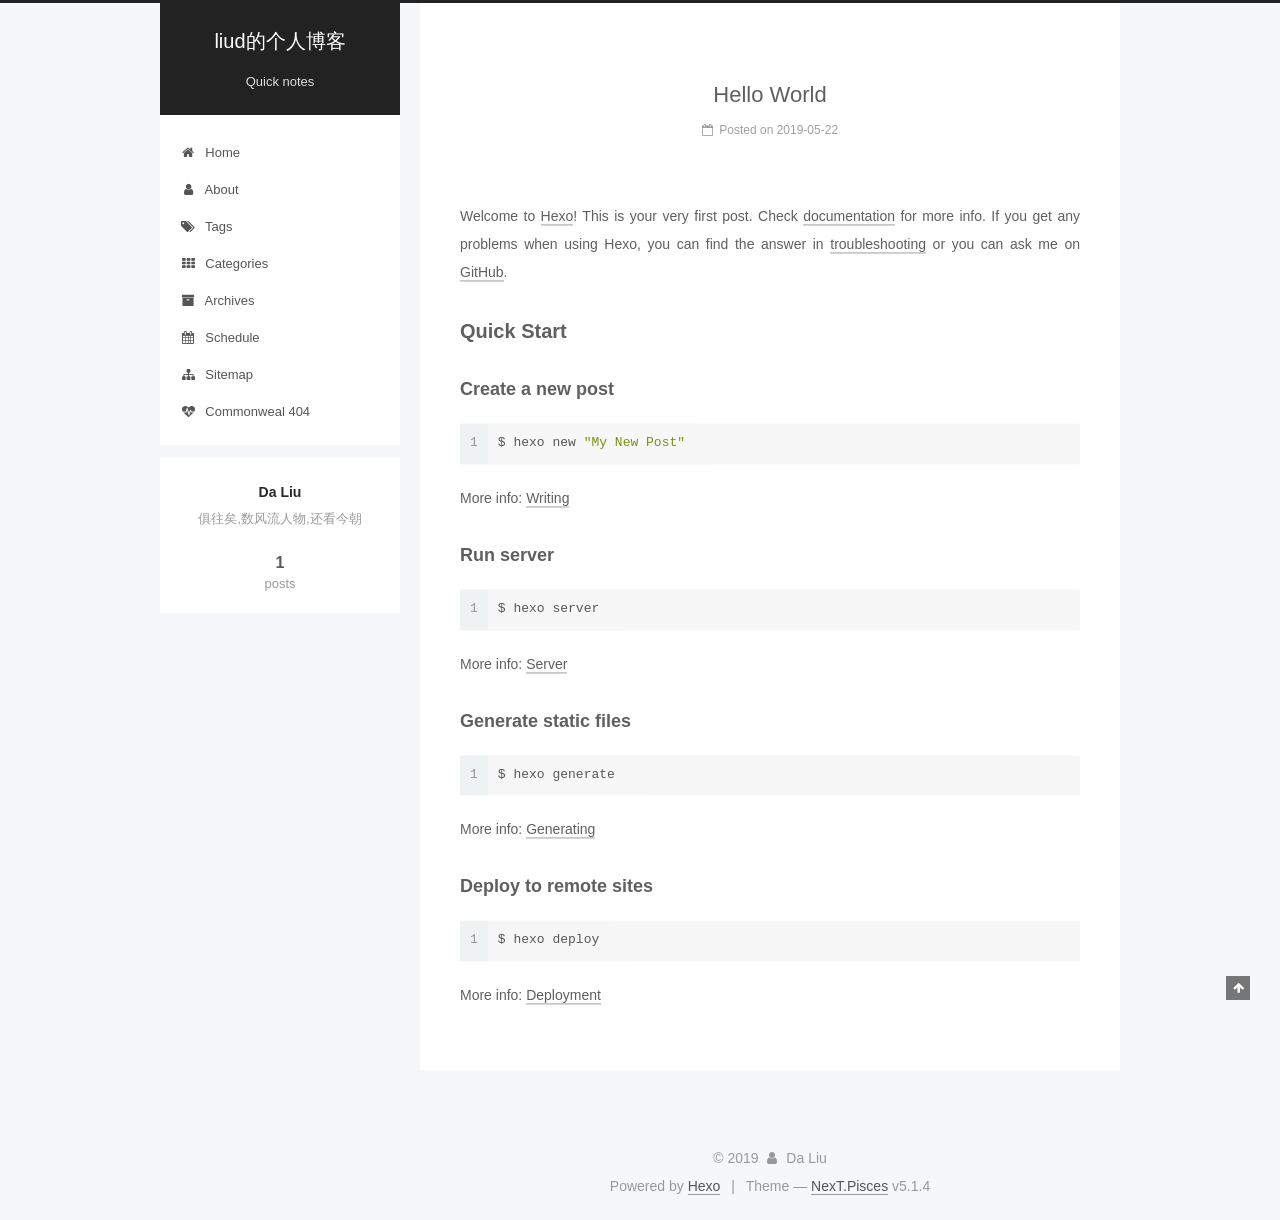
==== index.html @ 383df351 "Site updated: 2019-05-23 18:51:30" ====
<!DOCTYPE html>



  


<html class="theme-next pisces use-motion" lang="zh-CN">
<head><meta name="generator" content="Hexo 3.8.0">
  <meta charset="UTF-8">
<meta http-equiv="X-UA-Compatible" content="IE=edge">
<meta name="viewport" content="width=device-width, initial-scale=1, maximum-scale=1">
<meta name="theme-color" content="#222">









<meta http-equiv="Cache-Control" content="no-transform">
<meta http-equiv="Cache-Control" content="no-siteapp">
















  
  
  <link href="/myharet/lib/fancybox/source/jquery.fancybox.css?v=2.1.5" rel="stylesheet" type="text/css">







<link href="/myharet/lib/font-awesome/css/font-awesome.min.css?v=4.6.2" rel="stylesheet" type="text/css">

<link href="/myharet/css/main.css?v=5.1.4" rel="stylesheet" type="text/css">


  <link rel="apple-touch-icon" sizes="180x180" href="/myharet/images/apple-touch-icon-next.png?v=5.1.4">


  <link rel="icon" type="image/png" sizes="32x32" href="/myharet/images/favicon-32x32-next.png?v=5.1.4">


  <link rel="icon" type="image/png" sizes="16x16" href="/myharet/images/favicon-16x16-next.png?v=5.1.4">


  <link rel="mask-icon" href="/myharet/images/logo.svg?v=5.1.4" color="#222">





  <meta name="keywords" content="Hexo, NexT">










<meta name="description" content="俱往矣,数风流人物,还看今朝">
<meta name="keywords" content="many">
<meta property="og:type" content="website">
<meta property="og:title" content="liud的个人博客">
<meta property="og:url" content="http://yoursite.com/index.html">
<meta property="og:site_name" content="liud的个人博客">
<meta property="og:description" content="俱往矣,数风流人物,还看今朝">
<meta property="og:locale" content="zh-CN">
<meta name="twitter:card" content="summary">
<meta name="twitter:title" content="liud的个人博客">
<meta name="twitter:description" content="俱往矣,数风流人物,还看今朝">



<script type="text/javascript" id="hexo.configurations">
  var NexT = window.NexT || {};
  var CONFIG = {
    root: '/myharet/',
    scheme: 'Pisces',
    version: '5.1.4',
    sidebar: {"position":"left","display":"post","offset":12,"b2t":false,"scrollpercent":false,"onmobile":false},
    fancybox: true,
    tabs: true,
    motion: {"enable":true,"async":false,"transition":{"post_block":"fadeIn","post_header":"slideDownIn","post_body":"slideDownIn","coll_header":"slideLeftIn","sidebar":"slideUpIn"}},
    duoshuo: {
      userId: '0',
      author: 'liud'
    },
    algolia: {
      applicationID: '',
      apiKey: '',
      indexName: '',
      hits: {"per_page":10},
      labels: {"input_placeholder":"Search for Posts","hits_empty":"We didn't find any results for the search: ${query}","hits_stats":"${hits} results found in ${time} ms"}
    }
  };
</script>



  <link rel="canonical" href="http://yoursite.com/">





  <title>liud的个人博客</title>
  








</head>

<body itemscope itemtype="http://schema.org/WebPage" lang="zh-CN">

  
  
    
  

  <div class="container sidebar-position-left 
  page-home">
    <div class="headband"></div>

    <header id="header" class="header" itemscope itemtype="http://schema.org/WPHeader">
      <div class="header-inner"><div class="site-brand-wrapper">
  <div class="site-meta ">
    

    <div class="custom-logo-site-title">
      <a href="/myharet/" class="brand" rel="start">
        <span class="logo-line-before"><i></i></span>
        <span class="site-title">liud的个人博客</span>
        <span class="logo-line-after"><i></i></span>
      </a>
    </div>
      
        <p class="site-subtitle">Quick notes</p>
      
  </div>

  <div class="site-nav-toggle">
    <button>
      <span class="btn-bar"></span>
      <span class="btn-bar"></span>
      <span class="btn-bar"></span>
    </button>
  </div>
</div>

<nav class="site-nav">
  

  
    <ul id="menu" class="menu">
      
        
        <li class="menu-item menu-item-home">
          <a href="/myharet/" rel="section">
            
              <i class="menu-item-icon fa fa-fw fa-home"></i> <br>
            
            Home
          </a>
        </li>
      
        
        <li class="menu-item menu-item-about">
          <a href="/myharet/about/" rel="section">
            
              <i class="menu-item-icon fa fa-fw fa-user"></i> <br>
            
            About
          </a>
        </li>
      
        
        <li class="menu-item menu-item-tags">
          <a href="/myharet/tags/" rel="section">
            
              <i class="menu-item-icon fa fa-fw fa-tags"></i> <br>
            
            Tags
          </a>
        </li>
      
        
        <li class="menu-item menu-item-categories">
          <a href="/myharet/categories/" rel="section">
            
              <i class="menu-item-icon fa fa-fw fa-th"></i> <br>
            
            Categories
          </a>
        </li>
      
        
        <li class="menu-item menu-item-archives">
          <a href="/myharet/archives/" rel="section">
            
              <i class="menu-item-icon fa fa-fw fa-archive"></i> <br>
            
            Archives
          </a>
        </li>
      
        
        <li class="menu-item menu-item-schedule">
          <a href="/myharet/schedule/" rel="section">
            
              <i class="menu-item-icon fa fa-fw fa-calendar"></i> <br>
            
            Schedule
          </a>
        </li>
      
        
        <li class="menu-item menu-item-sitemap">
          <a href="/myharet/sitemap.xml" rel="section">
            
              <i class="menu-item-icon fa fa-fw fa-sitemap"></i> <br>
            
            Sitemap
          </a>
        </li>
      
        
        <li class="menu-item menu-item-commonweal">
          <a href="/myharet/404/" rel="section">
            
              <i class="menu-item-icon fa fa-fw fa-heartbeat"></i> <br>
            
            Commonweal 404
          </a>
        </li>
      

      
    </ul>
  

  
</nav>



 </div>
    </header>

    <main id="main" class="main">
      <div class="main-inner">
        <div class="content-wrap">
          <div id="content" class="content">
            
  <section id="posts" class="posts-expand">
    
      

  

  
  
  

  <article class="post post-type-normal" itemscope itemtype="http://schema.org/Article">
  
  
  
  <div class="post-block">
    <link itemprop="mainEntityOfPage" href="http://yoursite.com/myharet/2019/05/22/hello-world/">

    <span hidden itemprop="author" itemscope itemtype="http://schema.org/Person">
      <meta itemprop="name" content="Da Liu">
      <meta itemprop="description" content>
      <meta itemprop="image" content="/myharet/images/avatar.gif">
    </span>

    <span hidden itemprop="publisher" itemscope itemtype="http://schema.org/Organization">
      <meta itemprop="name" content="liud的个人博客">
    </span>

    
      <header class="post-header">

        
        
          <h1 class="post-title" itemprop="name headline">
                
                <a class="post-title-link" href="/myharet/2019/05/22/hello-world/" itemprop="url">Hello World</a></h1>
        

        <div class="post-meta">
          <span class="post-time">
            
              <span class="post-meta-item-icon">
                <i class="fa fa-calendar-o"></i>
              </span>
              
                <span class="post-meta-item-text">Posted on</span>
              
              <time title="Post created" itemprop="dateCreated datePublished" datetime="2019-05-22T16:18:44+08:00">
                2019-05-22
              </time>
            

            

            
          </span>

          

          
            
          

          
          

          

          

          

        </div>
      </header>
    

    
    
    
    <div class="post-body" itemprop="articleBody">

      
      

      
        
          
            <p>Welcome to <a href="https://hexo.io/" target="_blank" rel="noopener">Hexo</a>! This is your very first post. Check <a href="https://hexo.io/docs/" target="_blank" rel="noopener">documentation</a> for more info. If you get any problems when using Hexo, you can find the answer in <a href="https://hexo.io/docs/troubleshooting.html" target="_blank" rel="noopener">troubleshooting</a> or you can ask me on <a href="https://github.com/hexojs/hexo/issues" target="_blank" rel="noopener">GitHub</a>.</p>
<h2 id="Quick-Start"><a href="#Quick-Start" class="headerlink" title="Quick Start"></a>Quick Start</h2><h3 id="Create-a-new-post"><a href="#Create-a-new-post" class="headerlink" title="Create a new post"></a>Create a new post</h3><figure class="highlight bash"><table><tr><td class="gutter"><pre><span class="line">1</span><br></pre></td><td class="code"><pre><span class="line">$ hexo new <span class="string">"My New Post"</span></span><br></pre></td></tr></table></figure>
<p>More info: <a href="https://hexo.io/docs/writing.html" target="_blank" rel="noopener">Writing</a></p>
<h3 id="Run-server"><a href="#Run-server" class="headerlink" title="Run server"></a>Run server</h3><figure class="highlight bash"><table><tr><td class="gutter"><pre><span class="line">1</span><br></pre></td><td class="code"><pre><span class="line">$ hexo server</span><br></pre></td></tr></table></figure>
<p>More info: <a href="https://hexo.io/docs/server.html" target="_blank" rel="noopener">Server</a></p>
<h3 id="Generate-static-files"><a href="#Generate-static-files" class="headerlink" title="Generate static files"></a>Generate static files</h3><figure class="highlight bash"><table><tr><td class="gutter"><pre><span class="line">1</span><br></pre></td><td class="code"><pre><span class="line">$ hexo generate</span><br></pre></td></tr></table></figure>
<p>More info: <a href="https://hexo.io/docs/generating.html" target="_blank" rel="noopener">Generating</a></p>
<h3 id="Deploy-to-remote-sites"><a href="#Deploy-to-remote-sites" class="headerlink" title="Deploy to remote sites"></a>Deploy to remote sites</h3><figure class="highlight bash"><table><tr><td class="gutter"><pre><span class="line">1</span><br></pre></td><td class="code"><pre><span class="line">$ hexo deploy</span><br></pre></td></tr></table></figure>
<p>More info: <a href="https://hexo.io/docs/deployment.html" target="_blank" rel="noopener">Deployment</a></p>

          
        
      
    </div>
    
    
    

    

    

    

    <footer class="post-footer">
      

      

      

      
      
        <div class="post-eof"></div>
      
    </footer>
  </div>
  
  
  
  </article>


    
  </section>

  


          </div>
          


          

        </div>
        
          
  
  <div class="sidebar-toggle">
    <div class="sidebar-toggle-line-wrap">
      <span class="sidebar-toggle-line sidebar-toggle-line-first"></span>
      <span class="sidebar-toggle-line sidebar-toggle-line-middle"></span>
      <span class="sidebar-toggle-line sidebar-toggle-line-last"></span>
    </div>
  </div>

  <aside id="sidebar" class="sidebar">
    
    <div class="sidebar-inner">

      

      

      <section class="site-overview-wrap sidebar-panel sidebar-panel-active">
        <div class="site-overview">
          <div class="site-author motion-element" itemprop="author" itemscope itemtype="http://schema.org/Person">
            
              <p class="site-author-name" itemprop="name">Da Liu</p>
              <p class="site-description motion-element" itemprop="description">俱往矣,数风流人物,还看今朝</p>
          </div>

          <nav class="site-state motion-element">

            
              <div class="site-state-item site-state-posts">
              
                <a href="/myharet/archives/">
              
                  <span class="site-state-item-count">1</span>
                  <span class="site-state-item-name">posts</span>
                </a>
              </div>
            

            

            

          </nav>

          

          

          
          

          
          

          

        </div>
      </section>

      

      

    </div>
  </aside>


        
      </div>
    </main>

    <footer id="footer" class="footer">
      <div class="footer-inner">
        <div class="copyright">&copy; <span itemprop="copyrightYear">2019</span>
  <span class="with-love">
    <i class="fa fa-user"></i>
  </span>
  <span class="author" itemprop="copyrightHolder">Da Liu</span>

  
</div>


  <div class="powered-by">Powered by <a class="theme-link" target="_blank" href="https://hexo.io">Hexo</a></div>



  <span class="post-meta-divider">|</span>



  <div class="theme-info">Theme &mdash; <a class="theme-link" target="_blank" href="https://github.com/iissnan/hexo-theme-next">NexT.Pisces</a> v5.1.4</div>




        







        
      </div>
    </footer>

    
      <div class="back-to-top">
        <i class="fa fa-arrow-up"></i>
        
      </div>
    

    

  </div>

  

<script type="text/javascript">
  if (Object.prototype.toString.call(window.Promise) !== '[object Function]') {
    window.Promise = null;
  }
</script>









  












  
  
    <script type="text/javascript" src="/myharet/lib/jquery/index.js?v=2.1.3"></script>
  

  
  
    <script type="text/javascript" src="/myharet/lib/fastclick/lib/fastclick.min.js?v=1.0.6"></script>
  

  
  
    <script type="text/javascript" src="/myharet/lib/jquery_lazyload/jquery.lazyload.js?v=1.9.7"></script>
  

  
  
    <script type="text/javascript" src="/myharet/lib/velocity/velocity.min.js?v=1.2.1"></script>
  

  
  
    <script type="text/javascript" src="/myharet/lib/velocity/velocity.ui.min.js?v=1.2.1"></script>
  

  
  
    <script type="text/javascript" src="/myharet/lib/fancybox/source/jquery.fancybox.pack.js?v=2.1.5"></script>
  


  


  <script type="text/javascript" src="/myharet/js/src/utils.js?v=5.1.4"></script>

  <script type="text/javascript" src="/myharet/js/src/motion.js?v=5.1.4"></script>



  
  


  <script type="text/javascript" src="/myharet/js/src/affix.js?v=5.1.4"></script>

  <script type="text/javascript" src="/myharet/js/src/schemes/pisces.js?v=5.1.4"></script>



  

  


  <script type="text/javascript" src="/myharet/js/src/bootstrap.js?v=5.1.4"></script>



  


  




	





  





  












  





  

  

  

  
  

  

  

  

</body>
<script src="welcome/js/snow.js"></script>
</html>
---- myharet/css/main.css ----
/* normalize.css v3.0.2 | MIT License | git.io/normalize */
html {
  font-family: sans-serif; /* 1 */
  -ms-text-size-adjust: 100%; /* 2 */
  -webkit-text-size-adjust: 100%; /* 2 */
}
body {
  margin: 0;
}
article,
aside,
details,
figcaption,
figure,
footer,
header,
hgroup,
main,
menu,
nav,
section,
summary {
  display: block;
}
audio,
canvas,
progress,
video {
  display: inline-block; /* 1 */
  vertical-align: baseline; /* 2 */
}
audio:not([controls]) {
  display: none;
  height: 0;
}
[hidden],
template {
  display: none;
}
a {
  background-color: transparent;
}
a:active,
a:hover {
  outline: 0;
}
abbr[title] {
  border-bottom: 1px dotted;
}
b,
strong {
  font-weight: bold;
}
dfn {
  font-style: italic;
}
h1 {
  font-size: 2em;
  margin: 0.67em 0;
}
mark {
  background: #ff0;
  color: #000;
}
small {
  font-size: 80%;
}
sub,
sup {
  font-size: 75%;
  line-height: 0;
  position: relative;
  vertical-align: baseline;
}
sup {
  top: -0.5em;
}
sub {
  bottom: -0.25em;
}
img {
  border: 0;
}
svg:not(:root) {
  overflow: hidden;
}
figure {
  margin: 1em 40px;
}
hr {
  -moz-box-sizing: content-box;
  box-sizing: content-box;
  height: 0;
}
pre {
  overflow: auto;
}
code,
kbd,
pre,
samp {
  font-family: monospace, monospace;
  font-size: 1em;
}
button,
input,
optgroup,
select,
textarea {
  color: inherit; /* 1 */
  font: inherit; /* 2 */
  margin: 0; /* 3 */
}
button {
  overflow: visible;
}
button,
select {
  text-transform: none;
}
button,
html input[type="button"],
input[type="reset"],
input[type="submit"] {
  -webkit-appearance: button; /* 2 */
  cursor: pointer; /* 3 */
}
button[disabled],
html input[disabled] {
  cursor: default;
}
button::-moz-focus-inner,
input::-moz-focus-inner {
  border: 0;
  padding: 0;
}
input {
  line-height: normal;
}
input[type="checkbox"],
input[type="radio"] {
  box-sizing: border-box; /* 1 */
  padding: 0; /* 2 */
}
input[type="number"]::-webkit-inner-spin-button,
input[type="number"]::-webkit-outer-spin-button {
  height: auto;
}
input[type="search"] {
  -webkit-appearance: textfield; /* 1 */
  -moz-box-sizing: content-box;
  -webkit-box-sizing: content-box; /* 2 */
  box-sizing: content-box;
}
input[type="search"]::-webkit-search-cancel-button,
input[type="search"]::-webkit-search-decoration {
  -webkit-appearance: none;
}
fieldset {
  border: 1px solid #c0c0c0;
  margin: 0 2px;
  padding: 0.35em 0.625em 0.75em;
}
legend {
  border: 0; /* 1 */
  padding: 0; /* 2 */
}
textarea {
  overflow: auto;
}
optgroup {
  font-weight: bold;
}
table {
  border-collapse: collapse;
  border-spacing: 0;
}
td,
th {
  padding: 0;
}
::selection {
  background: #262a30;
  color: #fff;
}
body {
  position: relative;
  font-family: 'Lato', "PingFang SC", "Microsoft YaHei", sans-serif;
  font-size: 14px;
  line-height: 2;
  color: #555;
  background: #f5f7f9;
}
@media (max-width: 767px) {
  body {
    padding-right: 0 !important;
  }
}
@media (min-width: 768px) and (max-width: 991px) {
  body {
    padding-right: 0 !important;
  }
}
@media (min-width: 1600px) {
  body {
    font-size: 16px;
  }
}
h1,
h2,
h3,
h4,
h5,
h6 {
  margin: 0;
  padding: 0;
  font-weight: bold;
  line-height: 1.5;
  font-family: 'Lato', "PingFang SC", "Microsoft YaHei", sans-serif;
}
h2,
h3,
h4,
h5,
h6 {
  margin: 20px 0 15px;
}
h1 {
  font-size: 22px;
}
@media (max-width: 767px) {
  h1 {
    font-size: 18px;
  }
}
h2 {
  font-size: 20px;
}
@media (max-width: 767px) {
  h2 {
    font-size: 16px;
  }
}
h3 {
  font-size: 18px;
}
@media (max-width: 767px) {
  h3 {
    font-size: 14px;
  }
}
h4 {
  font-size: 16px;
}
@media (max-width: 767px) {
  h4 {
    font-size: 12px;
  }
}
h5 {
  font-size: 14px;
}
@media (max-width: 767px) {
  h5 {
    font-size: 10px;
  }
}
h6 {
  font-size: 12px;
}
@media (max-width: 767px) {
  h6 {
    font-size: 8px;
  }
}
p {
  margin: 0 0 20px 0;
}
a {
  color: #555;
  text-decoration: none;
  outline: none;
  border-bottom: 1px solid #999;
  word-wrap: break-word;
}
a:hover {
  color: #222;
  border-bottom-color: #222;
}
blockquote {
  margin: 0;
  padding: 0;
}
img {
  display: block;
  margin: auto;
  max-width: 100%;
  height: auto;
}
hr {
  margin: 40px 0;
  height: 3px;
  border: none;
  background-color: #ddd;
  background-image: repeating-linear-gradient(-45deg, #fff, #fff 4px, transparent 4px, transparent 8px);
}
blockquote {
  padding: 0 15px;
  color: #666;
  border-left: 4px solid #ddd;
}
blockquote cite::before {
  content: "-";
  padding: 0 5px;
}
dt {
  font-weight: 700;
}
dd {
  margin: 0;
  padding: 0;
}
kbd {
  border: 1px solid #ccc;
  border-radius: 0.2em;
  box-shadow: 0.1em 0.1em 0.2em rgba(0,0,0,0.1);
  background-color: #f9f9f9;
  font-family: inherit;
  background-image: -webkit-linear-gradient(top, #eee, #fff, #eee);
  padding: 0.1em 0.3em;
  white-space: nowrap;
}
.text-left {
  text-align: left;
}
.text-center {
  text-align: center;
}
.text-right {
  text-align: right;
}
.text-justify {
  text-align: justify;
}
.text-nowrap {
  white-space: nowrap;
}
.text-lowercase {
  text-transform: lowercase;
}
.text-uppercase {
  text-transform: uppercase;
}
.text-capitalize {
  text-transform: capitalize;
}
.center-block {
  display: block;
  margin-left: auto;
  margin-right: auto;
}
.clearfix:before,
.clearfix:after {
  content: " ";
  display: table;
}
.clearfix:after {
  clear: both;
}
.pullquote {
  width: 45%;
}
.pullquote.left {
  float: left;
  margin-left: 5px;
  margin-right: 10px;
}
.pullquote.right {
  float: right;
  margin-left: 10px;
  margin-right: 5px;
}
.affix.affix.affix {
  position: fixed;
}
.translation {
  margin-top: -20px;
  font-size: 14px;
  color: #999;
}
.scrollbar-measure {
  width: 100px;
  height: 100px;
  overflow: scroll;
  position: absolute;
  top: -9999px;
}
.use-motion .motion-element {
  opacity: 0;
}
table {
  margin: 20px 0;
  width: 100%;
  border-collapse: collapse;
  border-spacing: 0;
  border: 1px solid #ddd;
  font-size: 14px;
  table-layout: fixed;
  word-wrap: break-all;
}
table>tbody>tr:nth-of-type(odd) {
  background-color: #f9f9f9;
}
table>tbody>tr:hover {
  background-color: #f5f5f5;
}
caption,
th,
td {
  padding: 8px;
  text-align: left;
  vertical-align: middle;
  font-weight: normal;
}
th,
td {
  border-bottom: 3px solid #ddd;
  border-right: 1px solid #eee;
}
th {
  padding-bottom: 10px;
  font-weight: 700;
}
td {
  border-bottom-width: 1px;
}
html,
body {
  height: 100%;
}
.container {
  position: relative;
  min-height: 100%;
}
.header-inner {
  margin: 0 auto;
  padding: 100px 0 70px;
  width: 700px;
}
@media (min-width: 1600px) {
  .container .header-inner {
    width: 900px;
  }
}
.main {
  padding-bottom: 150px;
}
.main-inner {
  margin: 0 auto;
  width: 700px;
}
@media (min-width: 1600px) {
  .container .main-inner {
    width: 900px;
  }
}
.footer {
  position: absolute;
  left: 0;
  bottom: 0;
  width: 100%;
  min-height: 50px;
}
.footer-inner {
  box-sizing: border-box;
  margin: 20px auto;
  width: 700px;
}
@media (min-width: 1600px) {
  .container .footer-inner {
    width: 900px;
  }
}
pre,
.highlight {
  overflow: auto;
  margin: 20px 0;
  padding: 0;
  font-size: 13px;
  color: #4d4d4c;
  background: #f7f7f7;
  line-height: 1.6;
}
pre,
code {
  font-family: consolas, Menlo, "PingFang SC", "Microsoft YaHei", monospace;
}
code {
  padding: 2px 4px;
  word-wrap: break-word;
  color: #555;
  background: #eee;
  border-radius: 3px;
  font-size: 13px;
}
pre {
  padding: 10px;
}
pre code {
  padding: 0;
  color: #4d4d4c;
  background: none;
  text-shadow: none;
}
.highlight {
  border-radius: 1px;
}
.highlight pre {
  border: none;
  margin: 0;
  padding: 10px 0;
}
.highlight table {
  margin: 0;
  width: auto;
  border: none;
}
.highlight td {
  border: none;
  padding: 0;
}
.highlight figcaption {
  font-size: 1em;
  color: #4d4d4c;
  line-height: 1em;
  margin-bottom: 1em;
}
.highlight figcaption:before,
.highlight figcaption:after {
  content: " ";
  display: table;
}
.highlight figcaption:after {
  clear: both;
}
.highlight figcaption a {
  float: right;
  color: #4d4d4c;
}
.highlight figcaption a:hover {
  border-bottom-color: #4d4d4c;
}
.highlight .gutter pre {
  padding-left: 10px;
  padding-right: 10px;
  color: #869194;
  text-align: right;
  background-color: #eff2f3;
}
.highlight .code pre {
  width: 100%;
  padding-left: 10px;
  padding-right: 10px;
  background-color: #f7f7f7;
}
.highlight .line {
  height: 20px;
}
.gutter {
  -webkit-user-select: none;
  -moz-user-select: none;
  -ms-user-select: none;
  user-select: none;
}
.gist table {
  width: auto;
}
.gist table td {
  border: none;
}
pre .deletion {
  background: #fdd;
}
pre .addition {
  background: #dfd;
}
pre .meta {
  color: #8959a8;
}
pre .comment {
  color: #8e908c;
}
pre .variable,
pre .attribute,
pre .tag,
pre .regexp,
pre .ruby .constant,
pre .xml .tag .title,
pre .xml .pi,
pre .xml .doctype,
pre .html .doctype,
pre .css .id,
pre .css .class,
pre .css .pseudo {
  color: #c82829;
}
pre .number,
pre .preprocessor,
pre .built_in,
pre .literal,
pre .params,
pre .constant,
pre .command {
  color: #f5871f;
}
pre .ruby .class .title,
pre .css .rules .attribute,
pre .string,
pre .value,
pre .inheritance,
pre .header,
pre .ruby .symbol,
pre .xml .cdata,
pre .special,
pre .number,
pre .formula {
  color: #718c00;
}
pre .title,
pre .css .hexcolor {
  color: #3e999f;
}
pre .function,
pre .python .decorator,
pre .python .title,
pre .ruby .function .title,
pre .ruby .title .keyword,
pre .perl .sub,
pre .javascript .title,
pre .coffeescript .title {
  color: #4271ae;
}
pre .keyword,
pre .javascript .function {
  color: #8959a8;
}
.full-image.full-image.full-image.full-image {
  border: none;
  max-width: 100%;
  width: auto;
  margin: 20px auto 25px;
}
@media (min-width: 992px) {
  .full-image.full-image.full-image.full-image {
    max-width: none;
    width: 118%;
    margin: 0 -9%;
  }
}
.blockquote-center,
.page-home .post-type-quote blockquote,
.page-post-detail .post-type-quote blockquote {
  position: relative;
  margin: 40px 0;
  padding: 0;
  border-left: none;
  text-align: center;
}
.blockquote-center::before,
.page-home .post-type-quote blockquote::before,
.page-post-detail .post-type-quote blockquote::before,
.blockquote-center::after,
.page-home .post-type-quote blockquote::after,
.page-post-detail .post-type-quote blockquote::after {
  position: absolute;
  content: ' ';
  display: block;
  width: 100%;
  height: 24px;
  opacity: 0.2;
  background-repeat: no-repeat;
  background-position: 0 -6px;
  background-size: 22px 22px;
}
.blockquote-center::before,
.page-home .post-type-quote blockquote::before,
.page-post-detail .post-type-quote blockquote::before {
  top: -20px;
  background-image: url("../images/quote-l.svg");
  border-top: 1px solid #ccc;
}
.blockquote-center::after,
.page-home .post-type-quote blockquote::after,
.page-post-detail .post-type-quote blockquote::after {
  bottom: -20px;
  background-image: url("../images/quote-r.svg");
  border-bottom: 1px solid #ccc;
  background-position: 100% 8px;
}
.blockquote-center p,
.page-home .post-type-quote blockquote p,
.page-post-detail .post-type-quote blockquote p,
.blockquote-center div,
.page-home .post-type-quote blockquote div,
.page-post-detail .post-type-quote blockquote div {
  text-align: center;
}
.post .post-body .group-picture img {
  box-sizing: border-box;
  padding: 0 3px;
  border: none;
}
.post .group-picture-row {
  overflow: hidden;
  margin-top: 6px;
}
.post .group-picture-row:first-child {
  margin-top: 0;
}
.post .group-picture-column {
  float: left;
}
.page-post-detail .post-body .group-picture-column {
  float: none;
  margin-top: 10px;
  width: auto !important;
}
.page-post-detail .post-body .group-picture-column img {
  margin: 0 auto;
}
.page-archive .group-picture-container {
  overflow: hidden;
}
.page-archive .group-picture-row {
  float: left;
}
.page-archive .group-picture-row:first-child {
  margin-top: 6px;
}
.page-archive .group-picture-column {
  max-width: 150px;
  max-height: 150px;
}
.post-body .note {
  position: relative;
  padding: 15px;
  margin-bottom: 20px;
  border: 1px solid #eee;
  border-left-width: 5px;
  border-radius: 3px;
}
.post-body .note h2,
.post-body .note h3,
.post-body .note h4,
.post-body .note h5,
.post-body .note h6 {
  margin-top: 0;
  margin-bottom: 0;
  border-bottom: initial;
  padding-top: 0 !important;
}
.post-body .note p:first-child,
.post-body .note ul:first-child,
.post-body .note ol:first-child,
.post-body .note table:first-child,
.post-body .note pre:first-child,
.post-body .note blockquote:first-child {
  margin-top: 0;
}
.post-body .note p:last-child,
.post-body .note ul:last-child,
.post-body .note ol:last-child,
.post-body .note table:last-child,
.post-body .note pre:last-child,
.post-body .note blockquote:last-child {
  margin-bottom: 0;
}
.post-body .note.default {
  border-left-color: #777;
}
.post-body .note.default h2,
.post-body .note.default h3,
.post-body .note.default h4,
.post-body .note.default h5,
.post-body .note.default h6 {
  color: #777;
}
.post-body .note.primary {
  border-left-color: #6f42c1;
}
.post-body .note.primary h2,
.post-body .note.primary h3,
.post-body .note.primary h4,
.post-body .note.primary h5,
.post-body .note.primary h6 {
  color: #6f42c1;
}
.post-body .note.info {
  border-left-color: #428bca;
}
.post-body .note.info h2,
.post-body .note.info h3,
.post-body .note.info h4,
.post-body .note.info h5,
.post-body .note.info h6 {
  color: #428bca;
}
.post-body .note.success {
  border-left-color: #5cb85c;
}
.post-body .note.success h2,
.post-body .note.success h3,
.post-body .note.success h4,
.post-body .note.success h5,
.post-body .note.success h6 {
  color: #5cb85c;
}
.post-body .note.warning {
  border-left-color: #f0ad4e;
}
.post-body .note.warning h2,
.post-body .note.warning h3,
.post-body .note.warning h4,
.post-body .note.warning h5,
.post-body .note.warning h6 {
  color: #f0ad4e;
}
.post-body .note.danger {
  border-left-color: #d9534f;
}
.post-body .note.danger h2,
.post-body .note.danger h3,
.post-body .note.danger h4,
.post-body .note.danger h5,
.post-body .note.danger h6 {
  color: #d9534f;
}
.post-body .label {
  display: inline;
  padding: 0 2px;
  white-space: nowrap;
}
.post-body .label.default {
  background-color: #f0f0f0;
}
.post-body .label.primary {
  background-color: #efe6f7;
}
.post-body .label.info {
  background-color: #e5f2f8;
}
.post-body .label.success {
  background-color: #e7f4e9;
}
.post-body .label.warning {
  background-color: #fcf6e1;
}
.post-body .label.danger {
  background-color: #fae8eb;
}
.post-body .tabs {
  position: relative;
  display: block;
  margin-bottom: 20px;
  padding-top: 10px;
}
.post-body .tabs ul.nav-tabs {
  margin: 0;
  padding: 0;
  display: flex;
  margin-bottom: -1px;
}
@media (max-width: 413px) {
  .post-body .tabs ul.nav-tabs {
    display: block;
    margin-bottom: 5px;
  }
}
.post-body .tabs ul.nav-tabs li.tab {
  list-style-type: none !important;
  margin: 0 0.25em 0 0;
  border-top: 3px solid transparent;
  border-left: 1px solid transparent;
  border-right: 1px solid transparent;
}
@media (max-width: 413px) {
  .post-body .tabs ul.nav-tabs li.tab {
    margin: initial;
    border-top: 1px solid transparent;
    border-left: 3px solid transparent;
    border-right: 1px solid transparent;
    border-bottom: 1px solid transparent;
  }
}
.post-body .tabs ul.nav-tabs li.tab a {
  outline: 0;
  border-bottom: initial;
  display: block;
  line-height: 1.8em;
  padding: 0.25em 0.75em;
  transition-duration: 0.2s;
  transition-timing-function: ease-out;
  transition-delay: 0s;
}
.post-body .tabs ul.nav-tabs li.tab a i {
  width: 1.285714285714286em;
}
.post-body .tabs ul.nav-tabs li.tab.active {
  border-top: 3px solid #fc6423;
  border-left: 1px solid #ddd;
  border-right: 1px solid #ddd;
  background-color: #fff;
}
@media (max-width: 413px) {
  .post-body .tabs ul.nav-tabs li.tab.active {
    border-top: 1px solid #ddd;
    border-left: 3px solid #fc6423;
    border-right: 1px solid #ddd;
    border-bottom: 1px solid #ddd;
  }
}
.post-body .tabs ul.nav-tabs li.tab.active a {
  cursor: default;
  color: #555;
}
.post-body .tabs .tab-content {
  background-color: #fff;
}
.post-body .tabs .tab-content .tab-pane {
  border: 1px solid #ddd;
  padding: 20px 20px 0 20px;
}
.post-body .tabs .tab-content .tab-pane:not(.active) {
  display: none !important;
}
.post-body .tabs .tab-content .tab-pane.active {
  display: block !important;
}
.btn {
  display: inline-block;
  padding: 0 20px;
  font-size: 14px;
  color: #555;
  background: #fff;
  border: 2px solid #555;
  text-decoration: none;
  border-radius: 2px;
  transition-property: background-color;
  transition-duration: 0.2s;
  transition-timing-function: ease-in-out;
  transition-delay: 0s;
  line-height: 2;
}
.btn:hover {
  border-color: #222;
  color: #fff;
  background: #222;
}
.btn +.btn {
  margin: 0 0 8px 8px;
}
.btn .fa-fw {
  width: 1.285714285714286em;
  text-align: left;
}
.btn-bar {
  display: block;
  width: 22px;
  height: 2px;
  background: #555;
  border-radius: 1px;
}
.btn-bar+.btn-bar {
  margin-top: 4px;
}
.pagination {
  margin: 120px 0 40px;
  text-align: center;
  border-top: 1px solid #eee;
}
.page-number-basic,
.pagination .prev,
.pagination .next,
.pagination .page-number,
.pagination .space {
  display: inline-block;
  position: relative;
  top: -1px;
  margin: 0 10px;
  padding: 0 11px;
}
@media (max-width: 767px) {
  .page-number-basic,
  .pagination .prev,
  .pagination .next,
  .pagination .page-number,
  .pagination .space {
    margin: 0 5px;
  }
}
.pagination .prev,
.pagination .next,
.pagination .page-number {
  border-bottom: 0;
  border-top: 1px solid #eee;
  transition-property: border-color;
  transition-duration: 0.2s;
  transition-timing-function: ease-in-out;
  transition-delay: 0s;
}
.pagination .prev:hover,
.pagination .next:hover,
.pagination .page-number:hover {
  border-top-color: #222;
}
.pagination .space {
  padding: 0;
  margin: 0;
}
.pagination .prev {
  margin-left: 0;
}
.pagination .next {
  margin-right: 0;
}
.pagination .page-number.current {
  color: #fff;
  background: #ccc;
  border-top-color: #ccc;
}
@media (max-width: 767px) {
  .pagination {
    border-top: none;
  }
  .pagination .prev,
  .pagination .next,
  .pagination .page-number {
    margin-bottom: 10px;
    border-top: 0;
    border-bottom: 1px solid #eee;
    padding: 0 10px;
  }
  .pagination .prev:hover,
  .pagination .next:hover,
  .pagination .page-number:hover {
    border-bottom-color: #222;
  }
}
.comments {
  margin: 60px 20px 0;
}
.tag-cloud {
  text-align: center;
}
.tag-cloud a {
  display: inline-block;
  margin: 10px;
}
.back-to-top {
  box-sizing: border-box;
  position: fixed;
  bottom: -100px;
  right: 30px;
  z-index: 1050;
  padding: 0 6px;
  width: 24px;
  background: #222;
  font-size: 12px;
  opacity: 0.6;
  color: #fff;
  cursor: pointer;
  text-align: center;
  -webkit-transform: translateZ(0);
  transition-property: bottom;
  transition-duration: 0.2s;
  transition-timing-function: ease-in-out;
  transition-delay: 0s;
}
@media (min-width: 768px) and (max-width: 991px) {
  .back-to-top {
    display: none !important;
  }
}
@media (max-width: 767px) {
  .back-to-top {
    display: none !important;
  }
}
.back-to-top.back-to-top-on {
  bottom: 30px;
}
.header {
  background: transparent;
}
.header-inner {
  position: relative;
}
.headband {
  height: 3px;
  background: #222;
}
.site-meta {
  margin: 0;
  text-align: center;
}
@media (max-width: 767px) {
  .site-meta {
    text-align: center;
  }
}
.brand {
  position: relative;
  display: inline-block;
  padding: 0 40px;
  color: #fff;
  background: #222;
  border-bottom: none;
}
.brand:hover {
  color: #fff;
}
.logo {
  display: inline-block;
  margin-right: 5px;
  line-height: 36px;
  vertical-align: top;
}
.site-title {
  display: inline-block;
  vertical-align: top;
  line-height: 36px;
  font-size: 20px;
  font-weight: normal;
  font-family: 'Lato', "PingFang SC", "Microsoft YaHei", sans-serif;
}
.site-subtitle {
  margin-top: 10px;
  font-size: 13px;
  color: #ddd;
}
.use-motion .brand {
  opacity: 0;
}
.use-motion .logo,
.use-motion .site-title,
.use-motion .site-subtitle {
  opacity: 0;
  position: relative;
  top: -10px;
}
.site-nav-toggle {
  display: none;
  position: absolute;
  top: 10px;
  left: 10px;
}
@media (max-width: 767px) {
  .site-nav-toggle {
    display: block;
  }
}
.site-nav-toggle button {
  margin-top: 2px;
  padding: 9px 10px;
  background: transparent;
  border: none;
}
@media (max-width: 767px) {
  .site-nav {
    display: none;
    margin: 0 -10px;
    padding: 0 10px;
    clear: both;
    border-top: 1px solid #ddd;
  }
}
@media (min-width: 768px) and (max-width: 991px) {
  .site-nav {
    display: block !important;
  }
}
@media (min-width: 992px) {
  .site-nav {
    display: block !important;
  }
}
.menu {
  margin-top: 20px;
  padding-left: 0;
  text-align: center;
}
.menu .menu-item {
  display: inline-block;
  margin: 0 10px;
  list-style: none;
}
@media screen and (max-width: 767px) {
  .menu .menu-item {
    margin-top: 10px;
  }
}
.menu .menu-item a {
  display: block;
  font-size: 13px;
  line-height: inherit;
  border-bottom: 1px solid transparent;
  transition-property: border-color;
  transition-duration: 0.2s;
  transition-timing-function: ease-in-out;
  transition-delay: 0s;
}
.menu .menu-item a:hover,
.menu-item-active a {
  border-bottom-color: #222;
}
.menu .menu-item .fa {
  margin-right: 5px;
}
.use-motion .menu-item {
  opacity: 0;
}
.post-body {
  font-family: 'Lato', "PingFang SC", "Microsoft YaHei", sans-serif;
}
@media (max-width: 767px) {
  .post-body {
    word-break: break-word;
  }
}
.post-body .fancybox img {
  display: block !important;
  margin: 0 auto;
  cursor: pointer;
  cursor: zoom-in;
  cursor: -webkit-zoom-in;
}
.post-body .image-caption,
.post-body .figure .caption {
  margin: -20px auto 15px;
  text-align: center;
  font-size: 14px;
  color: #999;
  font-weight: bold;
  line-height: 1;
}
.post-sticky-flag {
  display: inline-block;
  font-size: 16px;
  -ms-transform: rotate(30deg);
  -webkit-transform: rotate(30deg);
  -moz-transform: rotate(30deg);
  -ms-transform: rotate(30deg);
  -o-transform: rotate(30deg);
  transform: rotate(30deg);
}
.use-motion .post-block,
.use-motion .pagination,
.use-motion .comments {
  opacity: 0;
}
.use-motion .post-header {
  opacity: 0;
}
.use-motion .post-body {
  opacity: 0;
}
.use-motion .collection-title {
  opacity: 0;
}
.posts-expand {
  padding-top: 40px;
}
@media (max-width: 767px) {
  .posts-expand {
    margin: 0 20px;
  }
  .post-body pre .gutter pre {
    padding-right: 10px;
  }
  .post-body .highlight {
    margin-left: 0px;
    margin-right: 0px;
    padding: 0;
  }
  .post-body .highlight .gutter pre {
    padding-right: 10px;
  }
}
@media (min-width: 992px) {
  .posts-expand .post-body {
    text-align: justify;
  }
}
.posts-expand .post-body h2,
.posts-expand .post-body h3,
.posts-expand .post-body h4,
.posts-expand .post-body h5,
.posts-expand .post-body h6 {
  padding-top: 10px;
}
.posts-expand .post-body h2 .header-anchor,
.posts-expand .post-body h3 .header-anchor,
.posts-expand .post-body h4 .header-anchor,
.posts-expand .post-body h5 .header-anchor,
.posts-expand .post-body h6 .header-anchor {
  float: right;
  margin-left: 10px;
  color: #ccc;
  border-bottom-style: none;
  visibility: hidden;
}
.posts-expand .post-body h2 .header-anchor:hover,
.posts-expand .post-body h3 .header-anchor:hover,
.posts-expand .post-body h4 .header-anchor:hover,
.posts-expand .post-body h5 .header-anchor:hover,
.posts-expand .post-body h6 .header-anchor:hover {
  color: inherit;
}
.posts-expand .post-body h2:hover .header-anchor,
.posts-expand .post-body h3:hover .header-anchor,
.posts-expand .post-body h4:hover .header-anchor,
.posts-expand .post-body h5:hover .header-anchor,
.posts-expand .post-body h6:hover .header-anchor {
  visibility: visible;
}
.posts-expand .post-body ul li {
  list-style: circle;
}
.posts-expand .post-body img {
  box-sizing: border-box;
  margin: auto;
  padding: 3px;
  border: 1px solid #ddd;
}
.posts-expand .post-body .fancybox img {
  margin: 0 auto 25px;
}
@media (max-width: 767px) {
  .posts-collapse {
    margin: 0 20px;
  }
  .posts-collapse .post-title,
  .posts-collapse .post-meta {
    display: block;
    width: auto;
    text-align: left;
  }
}
.posts-collapse {
  position: relative;
  z-index: 1010;
  margin-left: 55px;
}
.posts-collapse::after {
  content: " ";
  position: absolute;
  top: 20px;
  left: 0;
  margin-left: -2px;
  width: 4px;
  height: 100%;
  background: #f5f5f5;
  z-index: -1;
}
@media (max-width: 767px) {
  .posts-collapse {
    margin: 0 20px;
  }
}
.posts-collapse .collection-title {
  position: relative;
  margin: 60px 0;
}
.posts-collapse .collection-title h1,
.posts-collapse .collection-title h2 {
  margin-left: 20px;
}
.posts-collapse .collection-title small {
  color: #bbb;
  margin-left: 5px;
}
.posts-collapse .collection-title::before {
  content: " ";
  position: absolute;
  left: 0;
  top: 50%;
  margin-left: -4px;
  margin-top: -4px;
  width: 8px;
  height: 8px;
  background: #bbb;
  border-radius: 50%;
}
.posts-collapse .post {
  margin: 30px 0;
}
.posts-collapse .post-header {
  position: relative;
  transition-duration: 0.2s;
  transition-timing-function: ease-in-out;
  transition-delay: 0s;
  transition-property: border;
  border-bottom: 1px dashed #ccc;
}
.posts-collapse .post-header::before {
  content: " ";
  position: absolute;
  left: 0;
  top: 12px;
  width: 6px;
  height: 6px;
  margin-left: -4px;
  background: #bbb;
  border-radius: 50%;
  border: 1px solid #fff;
  transition-duration: 0.2s;
  transition-timing-function: ease-in-out;
  transition-delay: 0s;
  transition-property: background;
}
.posts-collapse .post-header:hover {
  border-bottom-color: #666;
}
.posts-collapse .post-header:hover::before {
  background: #222;
}
.posts-collapse .post-meta {
  position: absolute;
  font-size: 12px;
  left: 20px;
  top: 5px;
}
.posts-collapse .post-comments-count {
  display: none;
}
.posts-collapse .post-title {
  margin-left: 60px;
  font-size: 16px;
  font-weight: normal;
  line-height: inherit;
}
.posts-collapse .post-title::after {
  margin-left: 3px;
  opacity: 0.6;
}
.posts-collapse .post-title a {
  color: #666;
  border-bottom: none;
}
.page-home .post-type-quote .post-header,
.page-post-detail .post-type-quote .post-header,
.page-home .post-type-quote .post-tags,
.page-post-detail .post-type-quote .post-tags {
  display: none;
}
.posts-expand .post-title {
  text-align: center;
  word-break: break-word;
  font-weight: 400;
}
.posts-expand .post-title-link {
  display: inline-block;
  position: relative;
  color: #555;
  border-bottom: none;
  line-height: 1.2;
  vertical-align: top;
}
.posts-expand .post-title-link::before {
  content: "";
  position: absolute;
  width: 100%;
  height: 2px;
  bottom: 0;
  left: 0;
  background-color: #000;
  visibility: hidden;
  -webkit-transform: scaleX(0);
  -moz-transform: scaleX(0);
  -ms-transform: scaleX(0);
  -o-transform: scaleX(0);
  transform: scaleX(0);
  transition-duration: 0.2s;
  transition-timing-function: ease-in-out;
  transition-delay: 0s;
}
.posts-expand .post-title-link:hover::before {
  visibility: visible;
  -webkit-transform: scaleX(1);
  -moz-transform: scaleX(1);
  -ms-transform: scaleX(1);
  -o-transform: scaleX(1);
  transform: scaleX(1);
}
.posts-expand .post-title-link .fa {
  font-size: 16px;
}
.posts-expand .post-meta {
  margin: 3px 0 60px 0;
  color: #999;
  font-family: 'Lato', "PingFang SC", "Microsoft YaHei", sans-serif;
  font-size: 12px;
  text-align: center;
}
.posts-expand .post-meta .post-category-list {
  display: inline-block;
  margin: 0;
  padding: 3px;
}
.posts-expand .post-meta .post-category-list-link {
  color: #999;
}
.posts-expand .post-meta .post-description {
  font-size: 14px;
  margin-top: 2px;
}
.post-meta-divider {
  margin: 0 0.5em;
}
.post-meta-item-icon {
  margin-right: 3px;
}
@media (min-width: 768px) and (max-width: 991px) {
  .post-meta-item-icon {
    display: inline-block;
  }
}
@media (max-width: 767px) {
  .post-meta-item-icon {
    display: inline-block;
  }
}
@media (min-width: 768px) and (max-width: 991px) {
  .post-meta-item-text {
    display: none;
  }
}
@media (max-width: 767px) {
  .post-meta-item-text {
    display: none;
  }
}
@media (max-width: 767px) {
  .posts-expand .post-comments-count {
    display: none;
  }
}
.post-button {
  margin-top: 40px;
}
.posts-expand .post-tags {
  margin-top: 40px;
  text-align: center;
}
.posts-expand .post-tags a {
  display: inline-block;
  margin-right: 10px;
  font-size: 13px;
}
.post-nav {
  display: table;
  margin-top: 15px;
  width: 100%;
  border-top: 1px solid #eee;
}
.post-nav-divider {
  display: table-cell;
  width: 10%;
}
.post-nav-item {
  display: table-cell;
  padding: 10px 0 0 0;
  width: 45%;
  vertical-align: top;
}
.post-nav-item a {
  position: relative;
  display: block;
  line-height: 25px;
  font-size: 14px;
  color: #555;
  border-bottom: none;
}
.post-nav-item a:hover {
  color: #222;
  border-bottom: none;
}
.post-nav-item a:active {
  top: 2px;
}
.post-nav-item .fa {
  position: absolute;
  top: 8px;
  left: 0;
  font-size: 12px;
}
.post-nav-next a {
  padding-left: 15px;
}
.post-nav-prev {
  text-align: right;
}
.post-nav-prev a {
  padding-right: 15px;
}
.post-nav-prev .fa {
  right: 0;
  left: auto;
}
.posts-expand .post-eof {
  display: block;
  margin: 80px auto 60px;
  width: 8%;
  height: 1px;
  background: #ccc;
  text-align: center;
}
.post:last-child .post-eof.post-eof.post-eof {
  display: none;
}
.post-gallery {
  display: table;
  table-layout: fixed;
  width: 100%;
  border-collapse: separate;
}
.post-gallery-row {
  display: table-row;
}
.post-gallery .post-gallery-img {
  display: table-cell;
  text-align: center;
  vertical-align: middle;
  border: none;
}
.post-gallery .post-gallery-img img {
  max-width: 100%;
  max-height: 100%;
  border: none;
}
.fancybox-close,
.fancybox-close:hover {
  border: none;
}
.rtl.post-body p,
.rtl.post-body a,
.rtl.post-body h1,
.rtl.post-body h2,
.rtl.post-body h3,
.rtl.post-body h4,
.rtl.post-body h5,
.rtl.post-body h6,
.rtl.post-body li,
.rtl.post-body ul,
.rtl.post-body ol {
  direction: rtl;
  font-family: UKIJ Ekran;
}
.rtl.post-title {
  font-family: UKIJ Ekran;
}
.sidebar {
  position: fixed;
  right: 0;
  top: 0;
  bottom: 0;
  width: 0;
  z-index: 1040;
  box-shadow: inset 0 2px 6px #000;
  background: #222;
  -webkit-transform: translateZ(0);
}
.sidebar a {
  color: #999;
  border-bottom-color: #555;
}
.sidebar a:hover {
  color: #eee;
}
@media (min-width: 768px) and (max-width: 991px) {
  .sidebar {
    display: none !important;
  }
}
@media (max-width: 767px) {
  .sidebar {
    display: none !important;
  }
}
.sidebar-inner {
  position: relative;
  padding: 20px 10px;
  color: #999;
  text-align: center;
}
.site-overview-wrap {
  overflow: hidden;
}
.site-overview {
  overflow-y: auto;
  overflow-x: hidden;
}
.sidebar-toggle {
  position: fixed;
  right: 30px;
  bottom: 45px;
  width: 14px;
  height: 14px;
  padding: 5px;
  background: #222;
  line-height: 0;
  z-index: 1050;
  cursor: pointer;
  -webkit-transform: translateZ(0);
}
@media (min-width: 768px) and (max-width: 991px) {
  .sidebar-toggle {
    display: none !important;
  }
}
@media (max-width: 767px) {
  .sidebar-toggle {
    display: none !important;
  }
}
.sidebar-toggle-line {
  position: relative;
  display: inline-block;
  vertical-align: top;
  height: 2px;
  width: 100%;
  background: #fff;
  margin-top: 3px;
}
.sidebar-toggle-line:first-child {
  margin-top: 0;
}
.site-author-image {
  display: block;
  margin: 0 auto;
  padding: 2px;
  max-width: 120px;
  height: auto;
  border: 1px solid #eee;
}
.site-author-name {
  margin: 0;
  text-align: center;
  color: #222;
  font-weight: 600;
}
.site-description {
  margin-top: 0;
  text-align: center;
  font-size: 13px;
  color: #999;
}
.site-state {
  overflow: hidden;
  line-height: 1.4;
  white-space: nowrap;
  text-align: center;
}
.site-state-item {
  display: inline-block;
  padding: 0 15px;
  border-left: 1px solid #eee;
}
.site-state-item:first-child {
  border-left: none;
}
.site-state-item a {
  border-bottom: none;
}
.site-state-item-count {
  display: block;
  text-align: center;
  color: inherit;
  font-weight: 600;
  font-size: 16px;
}
.site-state-item-name {
  font-size: 13px;
  color: #999;
}
.feed-link {
  margin-top: 20px;
}
.feed-link a {
  display: inline-block;
  padding: 0 15px;
  color: #fc6423;
  border: 1px solid #fc6423;
  border-radius: 4px;
}
.feed-link a i {
  color: #fc6423;
  font-size: 14px;
}
.feed-link a:hover {
  color: #fff;
  background: #fc6423;
}
.feed-link a:hover i {
  color: #fff;
}
.links-of-author {
  margin-top: 20px;
}
.links-of-author a {
  display: inline-block;
  vertical-align: middle;
  margin-right: 10px;
  margin-bottom: 10px;
  border-bottom-color: #555;
  font-size: 13px;
}
.links-of-author a:before {
  display: inline-block;
  vertical-align: middle;
  margin-right: 3px;
  content: " ";
  width: 4px;
  height: 4px;
  border-radius: 50%;
  background: #4e49a4;
}
.links-of-blogroll {
  font-size: 13px;
}
.links-of-blogroll-title {
  margin-top: 20px;
  font-size: 14px;
  font-weight: 600;
}
.links-of-blogroll-list {
  margin: 0;
  padding: 0;
  list-style: none;
}
.links-of-blogroll-item {
  padding: 2px 10px;
}
.links-of-blogroll-item a {
  max-width: 280px;
  box-sizing: border-box;
  display: inline-block;
  overflow: hidden;
  white-space: nowrap;
  text-overflow: ellipsis;
}
.sidebar-nav {
  margin: 0 0 20px;
  padding-left: 0;
}
.sidebar-nav li {
  display: inline-block;
  cursor: pointer;
  border-bottom: 1px solid transparent;
  font-size: 14px;
  color: #555;
}
.sidebar-nav li:hover {
  color: #fc6423;
}
.page-post-detail .sidebar-nav-toc {
  padding: 0 5px;
}
.page-post-detail .sidebar-nav-overview {
  margin-left: 10px;
}
.sidebar-nav .sidebar-nav-active {
  color: #fc6423;
  border-bottom-color: #fc6423;
}
.sidebar-nav .sidebar-nav-active:hover {
  color: #fc6423;
}
.sidebar-panel {
  display: none;
}
.sidebar-panel-active {
  display: block;
}
.post-toc-empty {
  font-size: 14px;
  color: #666;
}
.post-toc-wrap {
  overflow: hidden;
}
.post-toc {
  overflow: auto;
}
.post-toc ol {
  margin: 0;
  padding: 0 2px 5px 10px;
  text-align: left;
  list-style: none;
  font-size: 14px;
}
.post-toc ol > ol {
  padding-left: 0;
}
.post-toc ol a {
  transition-duration: 0.2s;
  transition-timing-function: ease-in-out;
  transition-delay: 0s;
  transition-property: all;
  color: #666;
  border-bottom-color: #ccc;
}
.post-toc ol a:hover {
  color: #000;
  border-bottom-color: #000;
}
.post-toc .nav-item {
  overflow: hidden;
  text-overflow: ellipsis;
  text-align: justify;
  white-space: nowrap;
  line-height: 1.8;
}
.post-toc .nav .nav-child {
  display: none;
}
.post-toc .nav .active > .nav-child {
  display: block;
}
.post-toc .nav .active-current > .nav-child {
  display: block;
}
.post-toc .nav .active-current > .nav-child > .nav-item {
  display: block;
}
.post-toc .nav .active > a {
  color: #fc6423;
  border-bottom-color: #fc6423;
}
.post-toc .nav .active-current > a {
  color: #fc6423;
}
.post-toc .nav .active-current > a:hover {
  color: #fc6423;
}
.footer {
  font-size: 14px;
  color: #999;
}
.footer img {
  border: none;
}
.footer-inner {
  text-align: center;
}
.with-love {
  display: inline-block;
  margin: 0 5px;
}
.powered-by,
.theme-info {
  display: inline-block;
}
.cc-license {
  margin-top: 10px;
  text-align: center;
}
.cc-license .cc-opacity {
  opacity: 0.7;
  border-bottom: none;
}
.cc-license .cc-opacity:hover {
  opacity: 0.9;
}
.cc-license img {
  display: inline-block;
}
.theme-next #ds-thread #ds-reset {
  color: #555;
}
.theme-next #ds-thread #ds-reset .ds-replybox {
  margin-bottom: 30px;
}
.theme-next #ds-thread #ds-reset .ds-replybox .ds-avatar,
.theme-next #ds-reset .ds-avatar img {
  box-shadow: none;
}
.theme-next #ds-thread #ds-reset .ds-textarea-wrapper {
  border-color: #c7d4e1;
  background: none;
  border-top-right-radius: 3px;
  border-top-left-radius: 3px;
}
.theme-next #ds-thread #ds-reset .ds-textarea-wrapper textarea {
  height: 60px;
}
.theme-next #ds-reset .ds-rounded-top {
  border-radius: 0;
}
.theme-next #ds-thread #ds-reset .ds-post-toolbar {
  box-sizing: border-box;
  border: 1px solid #c7d4e1;
  background: #f6f8fa;
}
.theme-next #ds-thread #ds-reset .ds-post-options {
  height: 40px;
  border: none;
  background: none;
}
.theme-next #ds-thread #ds-reset .ds-toolbar-buttons {
  top: 11px;
}
.theme-next #ds-thread #ds-reset .ds-sync {
  top: 5px;
}
.theme-next #ds-thread #ds-reset .ds-post-button {
  top: 4px;
  right: 5px;
  width: 90px;
  height: 30px;
  border: 1px solid #c5ced7;
  border-radius: 3px;
  background-image: linear-gradient(#fbfbfc, #f5f7f9);
  color: #60676d;
}
.theme-next #ds-thread #ds-reset .ds-post-button:hover {
  background-position: 0 -30px;
  color: #60676d;
}
.theme-next #ds-thread #ds-reset .ds-comments-info {
  padding: 10px 0;
}
.theme-next #ds-thread #ds-reset .ds-sort {
  display: none;
}
.theme-next #ds-thread #ds-reset li.ds-tab a.ds-current {
  border: none;
  background: #f6f8fa;
  color: #60676d;
}
.theme-next #ds-thread #ds-reset li.ds-tab a.ds-current:hover {
  background-color: #e9f0f7;
  color: #60676d;
}
.theme-next #ds-thread #ds-reset li.ds-tab a {
  border-radius: 2px;
  padding: 5px;
}
.theme-next #ds-thread #ds-reset .ds-login-buttons p {
  color: #999;
  line-height: 36px;
}
.theme-next #ds-thread #ds-reset .ds-login-buttons .ds-service-list li {
  height: 28px;
}
.theme-next #ds-thread #ds-reset .ds-service-list a {
  background: none;
  padding: 5px;
  border: 1px solid;
  border-radius: 3px;
  text-align: center;
}
.theme-next #ds-thread #ds-reset .ds-service-list a:hover {
  color: #fff;
  background: #666;
}
.theme-next #ds-thread #ds-reset .ds-service-list .ds-weibo {
  color: #fc9b00;
  border-color: #fc9b00;
}
.theme-next #ds-thread #ds-reset .ds-service-list .ds-weibo:hover {
  background: #fc9b00;
}
.theme-next #ds-thread #ds-reset .ds-service-list .ds-qq {
  color: #60a3ec;
  border-color: #60a3ec;
}
.theme-next #ds-thread #ds-reset .ds-service-list .ds-qq:hover {
  background: #60a3ec;
}
.theme-next #ds-thread #ds-reset .ds-service-list .ds-renren {
  color: #2e7ac4;
  border-color: #2e7ac4;
}
.theme-next #ds-thread #ds-reset .ds-service-list .ds-renren:hover {
  background: #2e7ac4;
}
.theme-next #ds-thread #ds-reset .ds-service-list .ds-douban {
  color: #37994c;
  border-color: #37994c;
}
.theme-next #ds-thread #ds-reset .ds-service-list .ds-douban:hover {
  background: #37994c;
}
.theme-next #ds-thread #ds-reset .ds-service-list .ds-kaixin {
  color: #fef20d;
  border-color: #fef20d;
}
.theme-next #ds-thread #ds-reset .ds-service-list .ds-kaixin:hover {
  background: #fef20d;
}
.theme-next #ds-thread #ds-reset .ds-service-list .ds-netease {
  color: #f00;
  border-color: #f00;
}
.theme-next #ds-thread #ds-reset .ds-service-list .ds-netease:hover {
  background: #f00;
}
.theme-next #ds-thread #ds-reset .ds-service-list .ds-sohu {
  color: #ffcb05;
  border-color: #ffcb05;
}
.theme-next #ds-thread #ds-reset .ds-service-list .ds-sohu:hover {
  background: #ffcb05;
}
.theme-next #ds-thread #ds-reset .ds-service-list .ds-baidu {
  color: #2831e0;
  border-color: #2831e0;
}
.theme-next #ds-thread #ds-reset .ds-service-list .ds-baidu:hover {
  background: #2831e0;
}
.theme-next #ds-thread #ds-reset .ds-service-list .ds-google {
  color: #166bec;
  border-color: #166bec;
}
.theme-next #ds-thread #ds-reset .ds-service-list .ds-google:hover {
  background: #166bec;
}
.theme-next #ds-thread #ds-reset .ds-service-list .ds-weixin {
  color: #00ce0d;
  border-color: #00ce0d;
}
.theme-next #ds-thread #ds-reset .ds-service-list .ds-weixin:hover {
  background: #00ce0d;
}
.theme-next #ds-thread #ds-reset .ds-service-list .ds-more-services {
  border: none;
}
.theme-next #ds-thread #ds-reset .ds-service-list .ds-more-services:hover {
  background: none;
}
.theme-next #ds-reset .duoshuo-ua-admin {
  display: inline-block;
  color: #f00;
}
.theme-next #ds-reset .duoshuo-ua-platform,
.theme-next #ds-reset .duoshuo-ua-browser {
  color: #ccc;
}
.theme-next #ds-reset .duoshuo-ua-platform .fa,
.theme-next #ds-reset .duoshuo-ua-browser .fa {
  display: inline-block;
  margin-right: 3px;
}
.theme-next #ds-reset .duoshuo-ua-separator {
  display: inline-block;
  margin-left: 5px;
}
.theme-next .this_ua {
  background-color: #ccc !important;
  border-radius: 4px;
  padding: 0 5px !important;
  margin: 1px 1px !important;
  border: 1px solid #bbb !important;
  color: #fff;
  display: inline-block !important;
}
.theme-next .this_ua.admin {
  background-color: #d9534f !important;
  border-color: #d9534f !important;
}
.theme-next .this_ua.platform.iOS,
.theme-next .this_ua.platform.Mac,
.theme-next .this_ua.platform.Windows {
  background-color: #39b3d7 !important;
  border-color: #46b8da !important;
}
.theme-next .this_ua.platform.Linux {
  background-color: #3a3a3a !important;
  border-color: #1f1f1f !important;
}
.theme-next .this_ua.platform.Android {
  background-color: #00c47d !important;
  border-color: #01b171 !important;
}
.theme-next .this_ua.browser.Mobile,
.theme-next .this_ua.browser.Chrome {
  background-color: #5cb85c !important;
  border-color: #4cae4c !important;
}
.theme-next .this_ua.browser.Firefox {
  background-color: #f0ad4e !important;
  border-color: #eea236 !important;
}
.theme-next .this_ua.browser.Maxthon,
.theme-next .this_ua.browser.IE {
  background-color: #428bca !important;
  border-color: #357ebd !important;
}
.theme-next .this_ua.browser.baidu,
.theme-next .this_ua.browser.UCBrowser,
.theme-next .this_ua.browser.Opera {
  background-color: #d9534f !important;
  border-color: #d43f3a !important;
}
.theme-next .this_ua.browser.Android,
.theme-next .this_ua.browser.QQBrowser {
  background-color: #78ace9 !important;
  border-color: #4cae4c !important;
}
.post-spread {
  margin-top: 20px;
  text-align: center;
}
.jiathis_style {
  display: inline-block;
}
.jiathis_style a {
  border: none;
}
.fa {
  font-family: FontAwesome !important;
}
.post-spread {
  margin-top: 20px;
  text-align: center;
}
.bdshare-slide-button-box a {
  border: none;
}
.bdsharebuttonbox {
  display: inline-block;
}
.bdsharebuttonbox a {
  border: none;
}
.local-search-pop-overlay {
  position: fixed;
  width: 100%;
  height: 100%;
  top: 0;
  left: 0;
  z-index: 2080;
  background-color: rgba(0,0,0,0.3);
}
.local-search-popup {
  display: none;
  position: fixed;
  top: 10%;
  left: 50%;
  margin-left: -350px;
  width: 700px;
  height: 80%;
  padding: 0;
  background: #fff;
  color: #333;
  z-index: 9999;
  border-radius: 5px;
}
@media (max-width: 767px) {
  .local-search-popup {
    padding: 0;
    top: 0;
    left: 0;
    margin: 0;
    width: 100%;
    height: 100%;
    border-radius: 0;
  }
}
.local-search-popup ul.search-result-list {
  padding: 0;
  margin: 0 5px;
}
.local-search-popup p.search-result {
  border-bottom: 1px dashed #ccc;
  padding: 5px 0;
}
.local-search-popup a.search-result-title {
  font-weight: bold;
  font-size: 16px;
}
.local-search-popup .search-keyword {
  border-bottom: 1px dashed #f00;
  font-weight: bold;
  color: #f00;
}
.local-search-popup .local-search-header {
  padding: 5px;
  height: 36px;
  background: #f5f5f5;
  border-top-left-radius: 5px;
  border-top-right-radius: 5px;
}
.local-search-popup #local-search-result {
  overflow: auto;
  position: relative;
  padding: 5px 25px;
  height: calc(100% - 55px);
}
.local-search-popup .local-search-input-wrapper {
  display: inline-block;
  width: calc(100% - 90px);
  height: 36px;
  line-height: 36px;
  padding: 0 5px;
}
.local-search-popup .local-search-input-wrapper input {
  padding: 8px 0;
  height: 20px;
  display: block;
  width: 100%;
  outline: none;
  border: none;
  background: transparent;
  vertical-align: middle;
}
.local-search-popup .search-icon,
.local-search-popup .popup-btn-close {
  display: inline-block;
  font-size: 18px;
  color: #999;
  height: 36px;
  width: 18px;
  padding-left: 10px;
  padding-right: 10px;
}
.local-search-popup .search-icon {
  float: left;
}
.local-search-popup .popup-btn-close {
  border-left: 1px solid #eee;
  float: right;
  cursor: pointer;
}
.local-search-popup #no-result {
  position: absolute;
  left: 50%;
  top: 50%;
  -webkit-transform: translate(-50%, -50%);
  -webkit-transform: translate(-50%, -50%);
  -moz-transform: translate(-50%, -50%);
  -ms-transform: translate(-50%, -50%);
  -o-transform: translate(-50%, -50%);
  transform: translate(-50%, -50%);
  color: #ccc;
}
@media (min-width: 768px) and (max-width: 991px) {
  .busuanzi-count {
    width: auto;
  }
}
@media (max-width: 767px) {
  .busuanzi-count {
    width: auto;
  }
}
.site-uv,
.site-pv,
.page-pv {
  display: inline-block;
}
.site-uv .busuanzi-value,
.site-pv .busuanzi-value,
.page-pv .busuanzi-value {
  margin: 0 5px;
}
.site-uv {
  margin-right: 10px;
}
.site-uv::after {
  content: "|";
  padding-left: 10px;
}
.page-archive .archive-page-counter {
  position: relative;
  top: 3px;
  left: 20px;
}
@media (max-width: 767px) {
  .page-archive .archive-page-counter {
    top: 5px;
  }
}
.page-archive .posts-collapse .archive-move-on {
  position: absolute;
  top: 11px;
  left: 0;
  margin-left: -6px;
  width: 10px;
  height: 10px;
  opacity: 0.5;
  background: #555;
  border: 1px solid #fff;
  border-radius: 50%;
}
.category-all-page .category-all-title {
  text-align: center;
}
.category-all-page .category-all {
  margin-top: 20px;
}
.category-all-page .category-list {
  margin: 0;
  padding: 0;
  list-style: none;
}
.category-all-page .category-list-item {
  margin: 5px 10px;
}
.category-all-page .category-list-count {
  color: #bbb;
}
.category-all-page .category-list-count:before {
  display: inline;
  content: " (";
}
.category-all-page .category-list-count:after {
  display: inline;
  content: ") ";
}
.category-all-page .category-list-child {
  padding-left: 10px;
}
#schedule ul#event-list {
  padding-left: 30px;
}
#schedule ul#event-list hr {
  margin: 20px 0 45px 0 !important;
  background: #222;
}
#schedule ul#event-list hr:after {
  display: inline-block;
  content: 'NOW';
  background: #222;
  color: #fff;
  font-weight: bold;
  text-align: right;
  padding: 0 5px;
}
#schedule ul#event-list li.event {
  margin: 20px 0px;
  background: #f9f9f9;
  padding-left: 10px;
  min-height: 40px;
}
#schedule ul#event-list li.event h2.event-summary {
  margin: 0;
  padding-bottom: 3px;
}
#schedule ul#event-list li.event h2.event-summary:before {
  display: inline-block;
  font-family: FontAwesome;
  font-size: 8px;
  content: '\f111';
  vertical-align: middle;
  margin-right: 25px;
  color: #bbb;
}
#schedule ul#event-list li.event span.event-relative-time {
  display: inline-block;
  font-size: 12px;
  font-weight: 400;
  padding-left: 12px;
  color: #bbb;
}
#schedule ul#event-list li.event span.event-details {
  display: block;
  color: #bbb;
  margin-left: 56px;
  padding-top: 3px;
  padding-bottom: 6px;
  text-indent: -24px;
  line-height: 18px;
}
#schedule ul#event-list li.event span.event-details:before {
  text-indent: 0;
  display: inline-block;
  width: 14px;
  font-family: FontAwesome;
  text-align: center;
  margin-right: 9px;
  color: #bbb;
}
#schedule ul#event-list li.event span.event-details.event-location:before {
  content: '\f041';
}
#schedule ul#event-list li.event span.event-details.event-duration:before {
  content: '\f017';
}
#schedule ul#event-list li.event-past {
  background: #fcfcfc;
}
#schedule ul#event-list li.event-past > * {
  opacity: 0.6;
}
#schedule ul#event-list li.event-past h2.event-summary {
  color: #bbb;
}
#schedule ul#event-list li.event-past h2.event-summary:before {
  color: #dfdfdf;
}
#schedule ul#event-list li.event-now {
  background: #222;
  color: #fff;
  padding: 15px 0 15px 10px;
}
#schedule ul#event-list li.event-now h2.event-summary:before {
  -webkit-transform: scale(1.2);
  -moz-transform: scale(1.2);
  -ms-transform: scale(1.2);
  -o-transform: scale(1.2);
  transform: scale(1.2);
  color: #fff;
  animation: dot-flash 1s alternate infinite ease-in-out;
}
#schedule ul#event-list li.event-now * {
  color: #fff !important;
}
@-moz-keyframes dot-flash {
  from {
    opacity: 1;
    -webkit-transform: scale(1.1);
    -moz-transform: scale(1.1);
    -ms-transform: scale(1.1);
    -o-transform: scale(1.1);
    transform: scale(1.1);
  }
  to {
    opacity: 0;
    -webkit-transform: scale(1);
    -moz-transform: scale(1);
    -ms-transform: scale(1);
    -o-transform: scale(1);
    transform: scale(1);
  }
}
@-webkit-keyframes dot-flash {
  from {
    opacity: 1;
    -webkit-transform: scale(1.1);
    -moz-transform: scale(1.1);
    -ms-transform: scale(1.1);
    -o-transform: scale(1.1);
    transform: scale(1.1);
  }
  to {
    opacity: 0;
    -webkit-transform: scale(1);
    -moz-transform: scale(1);
    -ms-transform: scale(1);
    -o-transform: scale(1);
    transform: scale(1);
  }
}
@-o-keyframes dot-flash {
  from {
    opacity: 1;
    -webkit-transform: scale(1.1);
    -moz-transform: scale(1.1);
    -ms-transform: scale(1.1);
    -o-transform: scale(1.1);
    transform: scale(1.1);
  }
  to {
    opacity: 0;
    -webkit-transform: scale(1);
    -moz-transform: scale(1);
    -ms-transform: scale(1);
    -o-transform: scale(1);
    transform: scale(1);
  }
}
@keyframes dot-flash {
  from {
    opacity: 1;
    -webkit-transform: scale(1.1);
    -moz-transform: scale(1.1);
    -ms-transform: scale(1.1);
    -o-transform: scale(1.1);
    transform: scale(1.1);
  }
  to {
    opacity: 0;
    -webkit-transform: scale(1);
    -moz-transform: scale(1);
    -ms-transform: scale(1);
    -o-transform: scale(1);
    transform: scale(1);
  }
}
.page-post-detail .sidebar-toggle-line {
  background: #fc6423;
}
.page-post-detail .comments {
  overflow: hidden;
}
.header {
  position: relative;
  margin: 0 auto;
  width: 960px;
}
@media (min-width: 768px) and (max-width: 991px) {
  .header {
    width: auto;
  }
}
@media (max-width: 767px) {
  .header {
    width: auto;
  }
}
.header-inner {
  position: absolute;
  top: 0;
  overflow: hidden;
  padding: 0;
  width: 240px;
  background: #fff;
  box-shadow: initial;
  border-radius: initial;
}
@media (min-width: 1600px) {
  .container .header-inner {
    width: 240px;
  }
}
@media (min-width: 768px) and (max-width: 991px) {
  .header-inner {
    position: relative;
    width: auto;
    border-radius: initial;
  }
}
@media (max-width: 767px) {
  .header-inner {
    position: relative;
    width: auto;
    border-radius: initial;
  }
}
.main:before,
.main:after {
  content: " ";
  display: table;
}
.main:after {
  clear: both;
}
@media (min-width: 768px) and (max-width: 991px) {
  .main {
    padding-bottom: 100px;
  }
}
@media (max-width: 767px) {
  .main {
    padding-bottom: 100px;
  }
}
.container .main-inner {
  width: 960px;
}
@media (min-width: 768px) and (max-width: 991px) {
  .container .main-inner {
    width: auto;
  }
}
@media (max-width: 767px) {
  .container .main-inner {
    width: auto;
  }
}
.content-wrap {
  float: right;
  box-sizing: border-box;
  padding: 40px;
  width: 700px;
  background: #fff;
  min-height: 700px;
  box-shadow: initial;
  border-radius: initial;
}
@media (min-width: 768px) and (max-width: 991px) {
  .content-wrap {
    width: 100%;
    padding: 20px;
    border-radius: initial;
  }
}
@media (max-width: 767px) {
  .content-wrap {
    width: 100%;
    padding: 20px;
    min-height: auto;
    border-radius: initial;
  }
}
.sidebar {
  position: static;
  float: left;
  margin-top: 300px;
  width: 240px;
  background: #f5f7f9;
  box-shadow: none;
}
@media (min-width: 768px) and (max-width: 991px) {
  .sidebar {
    display: none;
  }
}
@media (max-width: 767px) {
  .sidebar {
    display: none;
  }
}
.sidebar-toggle {
  display: none;
}
.footer-inner {
  width: 960px;
  padding-left: 260px;
}
@media (min-width: 768px) and (max-width: 991px) {
  .footer-inner {
    width: auto;
    padding-left: 0 !important;
    padding-right: 0 !important;
  }
}
@media (max-width: 767px) {
  .footer-inner {
    width: auto;
    padding-left: 0 !important;
    padding-right: 0 !important;
  }
}
.sidebar-position-right .header-inner {
  right: 0;
}
.sidebar-position-right .content-wrap {
  float: left;
}
.sidebar-position-right .sidebar {
  float: right;
}
.sidebar-position-right .footer-inner {
  padding-left: 0;
  padding-right: 260px;
}
.site-brand-wrapper {
  position: relative;
}
.site-meta {
  padding: 20px 0;
  color: #fff;
  background: #222;
}
@media (min-width: 768px) and (max-width: 991px) {
  .site-meta {
    box-shadow: 0 0 16px rgba(0,0,0,0.5);
  }
}
@media (max-width: 767px) {
  .site-meta {
    box-shadow: 0 0 16px rgba(0,0,0,0.5);
  }
}
.brand {
  padding: 0;
  background: none;
}
.brand:hover {
  color: #fff;
}
.site-subtitle {
  margin: 10px 10px 0;
  font-weight: initial;
}
.site-search form {
  display: none;
}
.site-nav {
  border-top: none;
}
@media (min-width: 768px) and (max-width: 991px) {
  .site-nav {
    display: none !important;
  }
}
@media (min-width: 768px) and (max-width: 991px) {
  .site-nav-on {
    display: block !important;
  }
}
.menu .menu-item {
  display: block;
  margin: 0;
}
.menu .menu-item a {
  position: relative;
  box-sizing: border-box;
  padding: 5px 20px;
  text-align: left;
  line-height: inherit;
  transition-property: background-color;
  transition-duration: 0.2s;
  transition-timing-function: ease-in-out;
  transition-delay: 0s;
}
.menu .menu-item a:hover,
.menu-item-active a {
  background: #f9f9f9;
  border-bottom-color: #fff;
}
.menu .menu-item br {
  display: none;
}
.menu-item-active a:after {
  content: " ";
  position: absolute;
  top: 50%;
  margin-top: -3px;
  right: 15px;
  width: 6px;
  height: 6px;
  border-radius: 50%;
  background-color: #bbb;
}
.btn-bar {
  background-color: #fff;
}
.site-nav-toggle {
  left: 20px;
  top: 50%;
  -webkit-transform: translateY(-50%);
  -webkit-transform: translateY(-50%);
  -moz-transform: translateY(-50%);
  -ms-transform: translateY(-50%);
  -o-transform: translateY(-50%);
  transform: translateY(-50%);
}
@media (min-width: 768px) and (max-width: 991px) {
  .site-nav-toggle {
    display: block;
  }
}
.use-motion .sidebar .motion-element {
  opacity: 1;
}
.sidebar {
  margin-left: -100%;
  right: auto;
  bottom: auto;
  -webkit-transform: none;
}
.sidebar-inner {
  box-sizing: border-box;
  width: 240px;
  color: #555;
  background: #fff;
  box-shadow: initial;
  border-radius: initial;
  opacity: 0;
}
.sidebar-inner.affix {
  position: fixed;
  top: 12px;
}
.sidebar-inner.affix-bottom {
  position: absolute;
}
.site-overview {
  text-align: left;
}
.site-author:before,
.site-author:after {
  content: " ";
  display: table;
}
.site-author:after {
  clear: both;
}
.sidebar a {
  color: #555;
}
.sidebar a:hover {
  color: #222;
}
.site-state-item {
  padding: 0 10px;
}
.links-of-author-item a:before {
  display: none;
}
.links-of-author-item a {
  border-bottom: none;
  text-decoration: underline;
}
.feed-link {
  border-top: 1px dotted #ccc;
  border-bottom: 1px dotted #ccc;
  text-align: center;
}
.feed-link a {
  display: block;
  color: #fc6423;
  border: none;
}
.feed-link a:hover {
  background: none;
  color: #e34603;
}
.feed-link a:hover i {
  color: #e34603;
}
.links-of-author {
  display: flex;
  flex-wrap: wrap;
  justify-content: center;
}
.links-of-author-item {
  margin: 5px 0 0;
  width: 50%;
}
.links-of-author-item a {
  max-width: 216px;
  box-sizing: border-box;
  display: inline-block;
  margin-right: 0;
  margin-bottom: 0;
  padding: 0 5px;
  overflow: hidden;
  white-space: nowrap;
  text-overflow: ellipsis;
}
.links-of-author-item a {
  display: block;
  text-decoration: none;
}
.links-of-author-item a:hover {
  border-radius: 4px;
  background: #eee;
}
.links-of-author-item .fa {
  margin-right: 2px;
  font-size: 16px;
}
.links-of-author-item .fa-globe {
  font-size: 15px;
}
.links-of-blogroll {
  text-align: center;
  margin-top: 20px;
  padding: 3px 0 0;
  border-top: 1px dotted #ccc;
}
.links-of-blogroll-title {
  margin-top: 0;
}
.links-of-blogroll-item {
  padding: 0;
}
.links-of-blogroll-inline:before,
.links-of-blogroll-inline:after {
  content: " ";
  display: table;
}
.links-of-blogroll-inline:after {
  clear: both;
}
.links-of-blogroll-inline .links-of-blogroll-item {
  margin: 5px 0 0;
  width: 50%;
  display: inline-block;
  width: unset;
}
.links-of-blogroll-inline .links-of-blogroll-item a {
  max-width: 216px;
  box-sizing: border-box;
  display: inline-block;
  margin-right: 0;
  margin-bottom: 0;
  padding: 0 5px;
  overflow: hidden;
  white-space: nowrap;
  text-overflow: ellipsis;
}
@media (max-width: 767px) {
  .post-body {
    text-align: justify;
  }
}
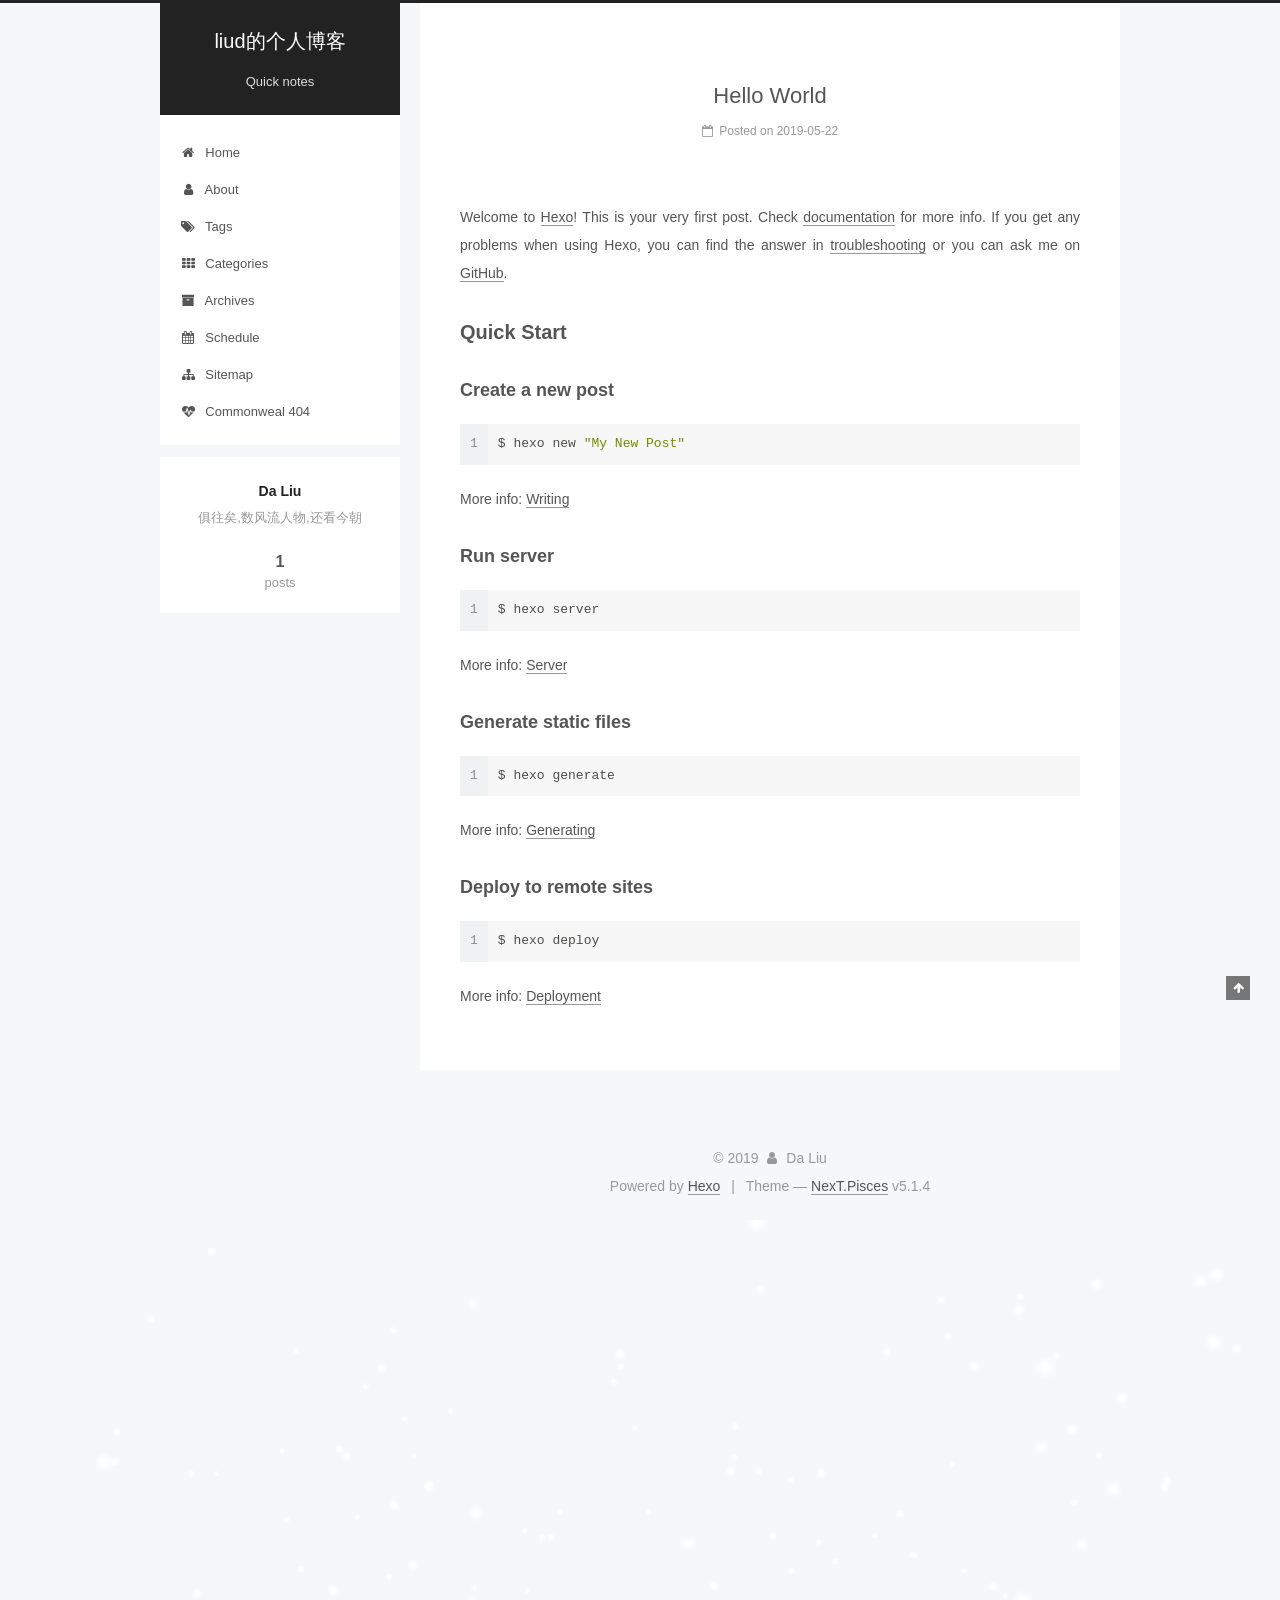
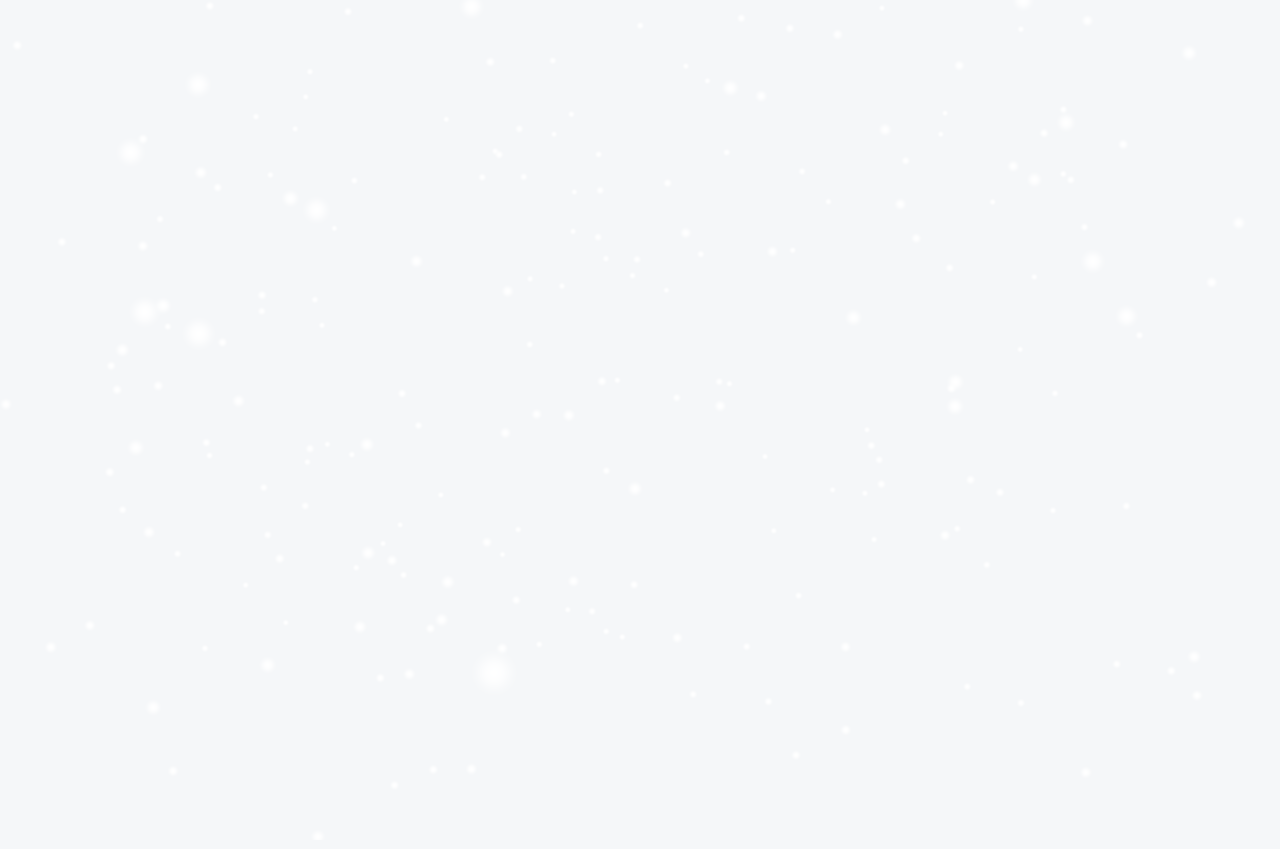
==== commit 82ee0796: "Site updated: 2019-05-23 18:53:58" ====
--- a/index.html
+++ b/index.html
@@ -139,7 +139,7 @@
 
 <body itemscope itemtype="http://schema.org/WebPage" lang="zh-CN">
 
-  
+  <div class="snow-container">
   
     
   
@@ -682,7 +682,7 @@
   
 
   
-
+</div>
 </body>
 <script src="welcome/js/snow.js"></script>
 </html>
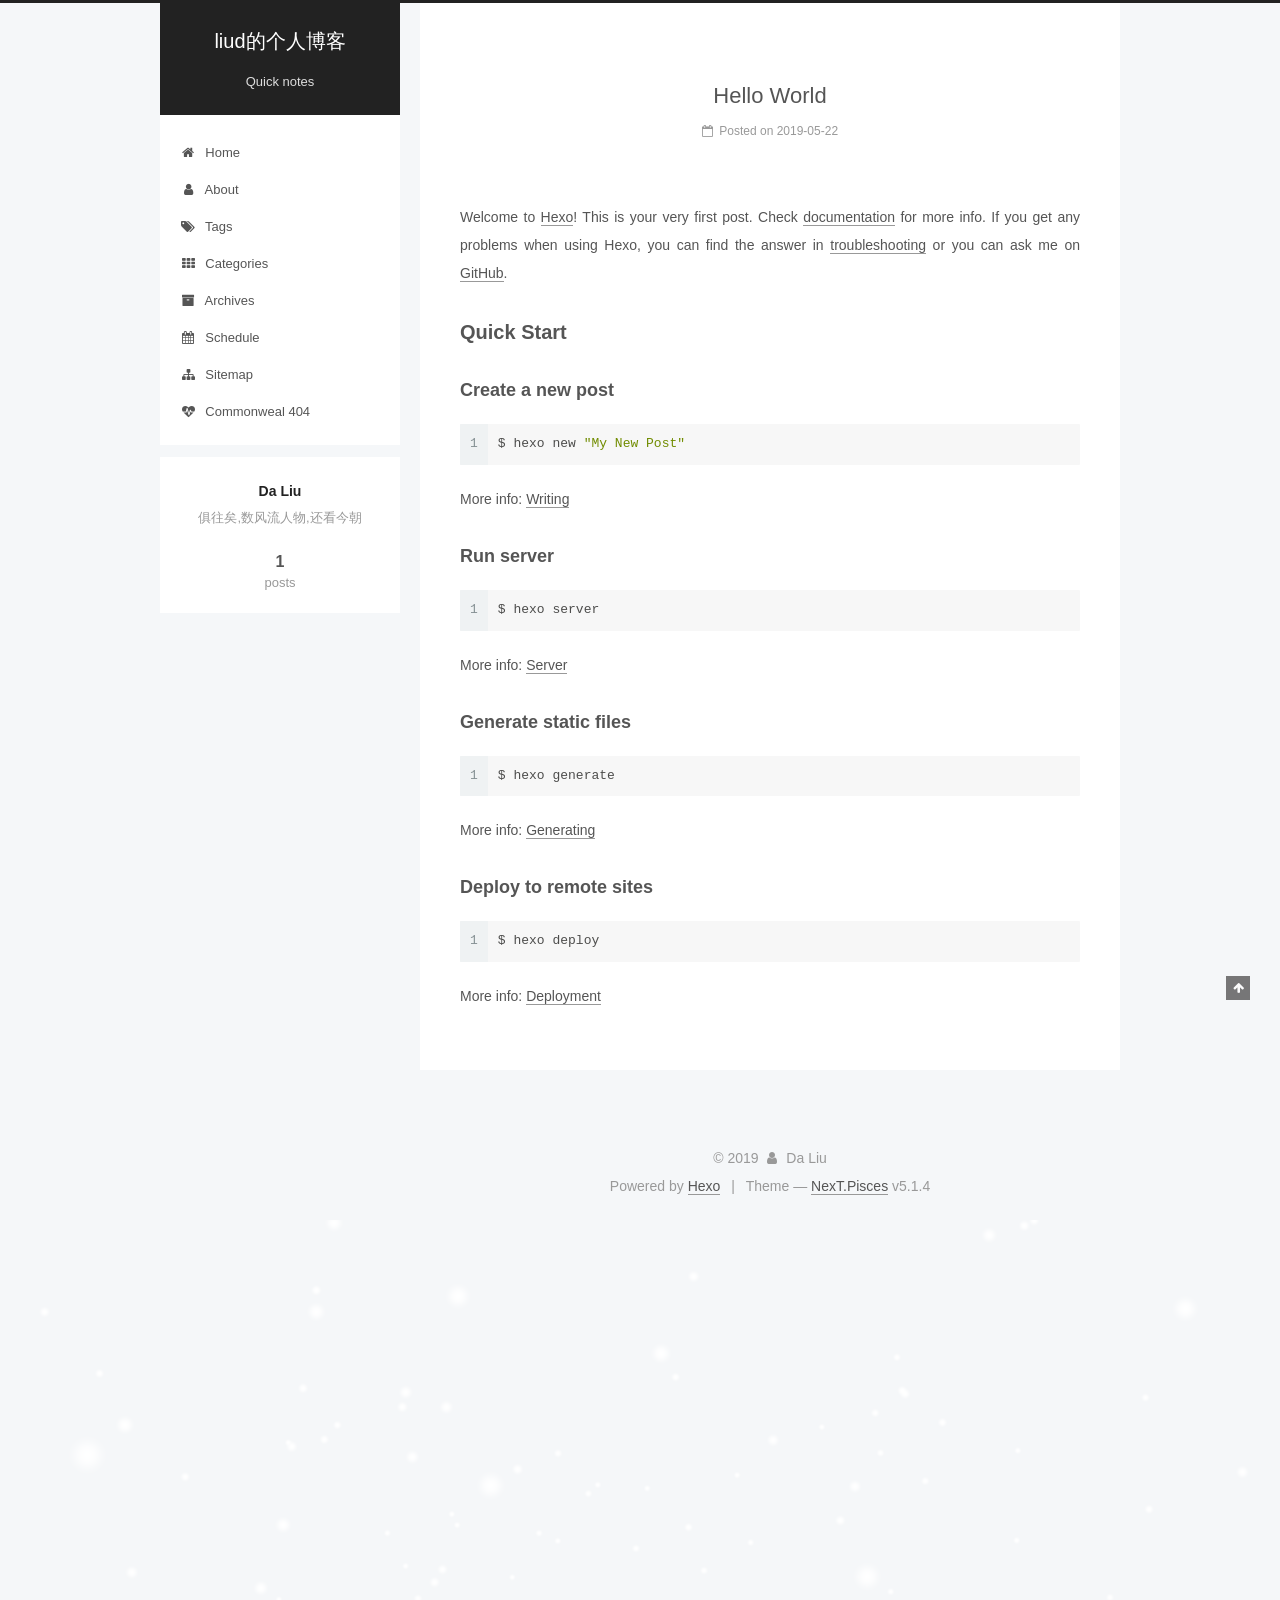
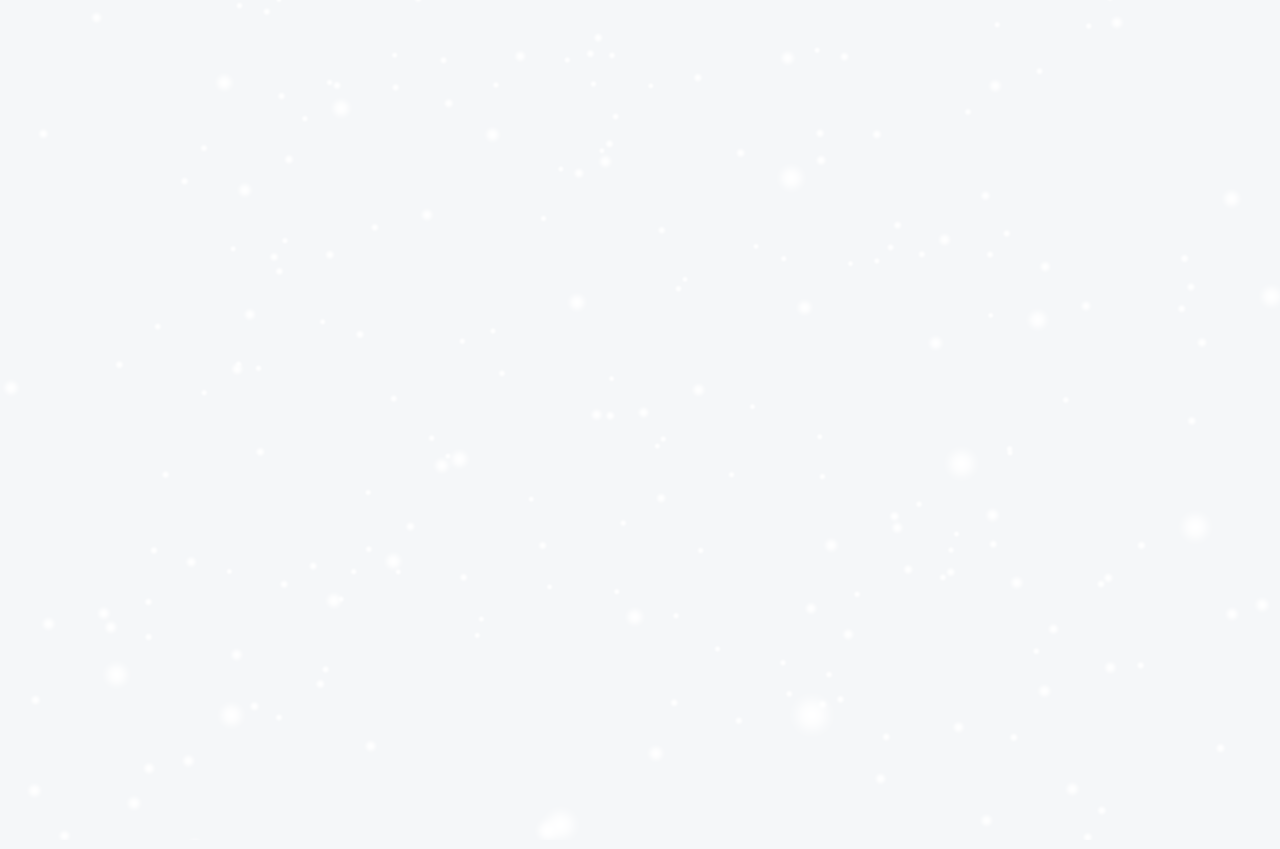
==== commit a0b26d37: "Site updated: 2019-05-23 18:59:54" ====
--- a/index.html
+++ b/index.html
@@ -1,688 +1,420 @@
 <!DOCTYPE html>
 
-
-
-  
-
-
 <html class="theme-next pisces use-motion" lang="zh-CN">
-<head><meta name="generator" content="Hexo 3.8.0">
-  <meta charset="UTF-8">
-<meta http-equiv="X-UA-Compatible" content="IE=edge">
-<meta name="viewport" content="width=device-width, initial-scale=1, maximum-scale=1">
-<meta name="theme-color" content="#222">
-
-
-
-
-
-
-
-
-
-<meta http-equiv="Cache-Control" content="no-transform">
-<meta http-equiv="Cache-Control" content="no-siteapp">
-
-
-
-
-
-
-
-
-
-
-
-
-
-
-
-
-  
-  
-  <link href="/myharet/lib/fancybox/source/jquery.fancybox.css?v=2.1.5" rel="stylesheet" type="text/css">
-
-
-
-
-
-
-
-<link href="/myharet/lib/font-awesome/css/font-awesome.min.css?v=4.6.2" rel="stylesheet" type="text/css">
-
-<link href="/myharet/css/main.css?v=5.1.4" rel="stylesheet" type="text/css">
-
-
-  <link rel="apple-touch-icon" sizes="180x180" href="/myharet/images/apple-touch-icon-next.png?v=5.1.4">
-
-
-  <link rel="icon" type="image/png" sizes="32x32" href="/myharet/images/favicon-32x32-next.png?v=5.1.4">
-
-
-  <link rel="icon" type="image/png" sizes="16x16" href="/myharet/images/favicon-16x16-next.png?v=5.1.4">
-
-
-  <link rel="mask-icon" href="/myharet/images/logo.svg?v=5.1.4" color="#222">
-
-
-
-
-
-  <meta name="keywords" content="Hexo, NexT">
-
-
-
-
-
-
-
-
-
-
-<meta name="description" content="俱往矣,数风流人物,还看今朝">
-<meta name="keywords" content="many">
-<meta property="og:type" content="website">
-<meta property="og:title" content="liud的个人博客">
-<meta property="og:url" content="http://yoursite.com/index.html">
-<meta property="og:site_name" content="liud的个人博客">
-<meta property="og:description" content="俱往矣,数风流人物,还看今朝">
-<meta property="og:locale" content="zh-CN">
-<meta name="twitter:card" content="summary">
-<meta name="twitter:title" content="liud的个人博客">
-<meta name="twitter:description" content="俱往矣,数风流人物,还看今朝">
-
-
-
-<script type="text/javascript" id="hexo.configurations">
-  var NexT = window.NexT || {};
-  var CONFIG = {
-    root: '/myharet/',
-    scheme: 'Pisces',
-    version: '5.1.4',
-    sidebar: {"position":"left","display":"post","offset":12,"b2t":false,"scrollpercent":false,"onmobile":false},
-    fancybox: true,
-    tabs: true,
-    motion: {"enable":true,"async":false,"transition":{"post_block":"fadeIn","post_header":"slideDownIn","post_body":"slideDownIn","coll_header":"slideLeftIn","sidebar":"slideUpIn"}},
-    duoshuo: {
-      userId: '0',
-      author: 'liud'
-    },
-    algolia: {
-      applicationID: '',
-      apiKey: '',
-      indexName: '',
-      hits: {"per_page":10},
-      labels: {"input_placeholder":"Search for Posts","hits_empty":"We didn't find any results for the search: ${query}","hits_stats":"${hits} results found in ${time} ms"}
-    }
-  };
-</script>
-
-
-
-  <link rel="canonical" href="http://yoursite.com/">
-
-
-
-
-
-  <title>liud的个人博客</title>
-  
-
-
-
-
-
-
-
-
-</head>
-
-<body itemscope itemtype="http://schema.org/WebPage" lang="zh-CN">
-
-  <div class="snow-container">
-  
-    
-  
-
-  <div class="container sidebar-position-left 
+
+	<head>
+		<meta name="generator" content="Hexo 3.8.0">
+		<meta charset="UTF-8">
+		<meta http-equiv="X-UA-Compatible" content="IE=edge">
+		<meta name="viewport" content="width=device-width, initial-scale=1, maximum-scale=1">
+		<meta name="theme-color" content="#222">
+
+		<meta http-equiv="Cache-Control" content="no-transform">
+		<meta http-equiv="Cache-Control" content="no-siteapp">
+
+		<link href="/myharet/lib/fancybox/source/jquery.fancybox.css?v=2.1.5" rel="stylesheet" type="text/css">
+
+		<link href="/myharet/lib/font-awesome/css/font-awesome.min.css?v=4.6.2" rel="stylesheet" type="text/css">
+
+		<link href="/myharet/css/main.css?v=5.1.4" rel="stylesheet" type="text/css">
+
+		<link rel="apple-touch-icon" sizes="180x180" href="/myharet/images/apple-touch-icon-next.png?v=5.1.4">
+
+		<link rel="icon" type="image/png" sizes="32x32" href="/myharet/images/favicon-32x32-next.png?v=5.1.4">
+
+		<link rel="icon" type="image/png" sizes="16x16" href="/myharet/images/favicon-16x16-next.png?v=5.1.4">
+
+		<link rel="mask-icon" href="/myharet/images/logo.svg?v=5.1.4" color="#222">
+
+		<meta name="keywords" content="Hexo, NexT">
+
+		<meta name="description" content="俱往矣,数风流人物,还看今朝">
+		<meta name="keywords" content="many">
+		<meta property="og:type" content="website">
+		<meta property="og:title" content="liud的个人博客">
+		<meta property="og:url" content="http://yoursite.com/index.html">
+		<meta property="og:site_name" content="liud的个人博客">
+		<meta property="og:description" content="俱往矣,数风流人物,还看今朝">
+		<meta property="og:locale" content="zh-CN">
+		<meta name="twitter:card" content="summary">
+		<meta name="twitter:title" content="liud的个人博客">
+		<meta name="twitter:description" content="俱往矣,数风流人物,还看今朝">
+
+		<script type="text/javascript" id="hexo.configurations">
+			var NexT = window.NexT || {};
+			var CONFIG = {
+				root: '/myharet/',
+				scheme: 'Pisces',
+				version: '5.1.4',
+				sidebar: {
+					"position": "left",
+					"display": "post",
+					"offset": 12,
+					"b2t": false,
+					"scrollpercent": false,
+					"onmobile": false
+				},
+				fancybox: true,
+				tabs: true,
+				motion: {
+					"enable": true,
+					"async": false,
+					"transition": {
+						"post_block": "fadeIn",
+						"post_header": "slideDownIn",
+						"post_body": "slideDownIn",
+						"coll_header": "slideLeftIn",
+						"sidebar": "slideUpIn"
+					}
+				},
+				duoshuo: {
+					userId: '0',
+					author: 'liud'
+				},
+				algolia: {
+					applicationID: '',
+					apiKey: '',
+					indexName: '',
+					hits: {
+						"per_page": 10
+					},
+					labels: {
+						"input_placeholder": "Search for Posts",
+						"hits_empty": "We didn't find any results for the search: ${query}",
+						"hits_stats": "${hits} results found in ${time} ms"
+					}
+				}
+			};
+		</script>
+
+		<link rel="canonical" href="http://yoursite.com/">
+
+		<title>liud的个人博客</title>
+
+	</head>
+
+	<body itemscope itemtype="http://schema.org/WebPage" lang="zh-CN">
+
+		<div class="snow-container">
+
+			<div class="container sidebar-position-left 
   page-home">
-    <div class="headband"></div>
-
-    <header id="header" class="header" itemscope itemtype="http://schema.org/WPHeader">
-      <div class="header-inner"><div class="site-brand-wrapper">
-  <div class="site-meta ">
-    
-
-    <div class="custom-logo-site-title">
-      <a href="/myharet/" class="brand" rel="start">
-        <span class="logo-line-before"><i></i></span>
-        <span class="site-title">liud的个人博客</span>
-        <span class="logo-line-after"><i></i></span>
-      </a>
-    </div>
-      
-        <p class="site-subtitle">Quick notes</p>
-      
-  </div>
-
-  <div class="site-nav-toggle">
-    <button>
+				<div class="headband"></div>
+
+				<header id="header" class="header" itemscope itemtype="http://schema.org/WPHeader">
+					<div class="header-inner">
+						<div class="site-brand-wrapper">
+							<div class="site-meta ">
+
+								<div class="custom-logo-site-title">
+									<a href="/myharet/" class="brand" rel="start">
+										<span class="logo-line-before"><i></i></span>
+										<span class="site-title">liud的个人博客</span>
+										<span class="logo-line-after"><i></i></span>
+									</a>
+								</div>
+
+								<p class="site-subtitle">Quick notes</p>
+
+							</div>
+
+							<div class="site-nav-toggle">
+								<button>
       <span class="btn-bar"></span>
       <span class="btn-bar"></span>
       <span class="btn-bar"></span>
     </button>
-  </div>
-</div>
-
-<nav class="site-nav">
-  
-
-  
-    <ul id="menu" class="menu">
-      
-        
-        <li class="menu-item menu-item-home">
-          <a href="/myharet/" rel="section">
-            
-              <i class="menu-item-icon fa fa-fw fa-home"></i> <br>
-            
-            Home
-          </a>
-        </li>
-      
-        
-        <li class="menu-item menu-item-about">
-          <a href="/myharet/about/" rel="section">
-            
-              <i class="menu-item-icon fa fa-fw fa-user"></i> <br>
-            
-            About
-          </a>
-        </li>
-      
-        
-        <li class="menu-item menu-item-tags">
-          <a href="/myharet/tags/" rel="section">
-            
-              <i class="menu-item-icon fa fa-fw fa-tags"></i> <br>
-            
-            Tags
-          </a>
-        </li>
-      
-        
-        <li class="menu-item menu-item-categories">
-          <a href="/myharet/categories/" rel="section">
-            
-              <i class="menu-item-icon fa fa-fw fa-th"></i> <br>
-            
-            Categories
-          </a>
-        </li>
-      
-        
-        <li class="menu-item menu-item-archives">
-          <a href="/myharet/archives/" rel="section">
-            
-              <i class="menu-item-icon fa fa-fw fa-archive"></i> <br>
-            
-            Archives
-          </a>
-        </li>
-      
-        
-        <li class="menu-item menu-item-schedule">
-          <a href="/myharet/schedule/" rel="section">
-            
-              <i class="menu-item-icon fa fa-fw fa-calendar"></i> <br>
-            
-            Schedule
-          </a>
-        </li>
-      
-        
-        <li class="menu-item menu-item-sitemap">
-          <a href="/myharet/sitemap.xml" rel="section">
-            
-              <i class="menu-item-icon fa fa-fw fa-sitemap"></i> <br>
-            
-            Sitemap
-          </a>
-        </li>
-      
-        
-        <li class="menu-item menu-item-commonweal">
-          <a href="/myharet/404/" rel="section">
-            
-              <i class="menu-item-icon fa fa-fw fa-heartbeat"></i> <br>
-            
-            Commonweal 404
-          </a>
-        </li>
-      
-
-      
-    </ul>
-  
-
-  
-</nav>
-
-
-
- </div>
-    </header>
-
-    <main id="main" class="main">
-      <div class="main-inner">
-        <div class="content-wrap">
-          <div id="content" class="content">
-            
-  <section id="posts" class="posts-expand">
-    
-      
-
-  
-
-  
-  
-  
-
-  <article class="post post-type-normal" itemscope itemtype="http://schema.org/Article">
-  
-  
-  
-  <div class="post-block">
-    <link itemprop="mainEntityOfPage" href="http://yoursite.com/myharet/2019/05/22/hello-world/">
-
-    <span hidden itemprop="author" itemscope itemtype="http://schema.org/Person">
+							</div>
+						</div>
+
+						<nav class="site-nav">
+
+							<ul id="menu" class="menu">
+
+								<li class="menu-item menu-item-home">
+									<a href="/myharet/" rel="section">
+
+										<i class="menu-item-icon fa fa-fw fa-home"></i> <br> Home
+									</a>
+								</li>
+
+								<li class="menu-item menu-item-about">
+									<a href="/myharet/about/" rel="section">
+
+										<i class="menu-item-icon fa fa-fw fa-user"></i> <br> About
+									</a>
+								</li>
+
+								<li class="menu-item menu-item-tags">
+									<a href="/myharet/tags/" rel="section">
+
+										<i class="menu-item-icon fa fa-fw fa-tags"></i> <br> Tags
+									</a>
+								</li>
+
+								<li class="menu-item menu-item-categories">
+									<a href="/myharet/categories/" rel="section">
+
+										<i class="menu-item-icon fa fa-fw fa-th"></i> <br> Categories
+									</a>
+								</li>
+
+								<li class="menu-item menu-item-archives">
+									<a href="/myharet/archives/" rel="section">
+
+										<i class="menu-item-icon fa fa-fw fa-archive"></i> <br> Archives
+									</a>
+								</li>
+
+								<li class="menu-item menu-item-schedule">
+									<a href="/myharet/schedule/" rel="section">
+
+										<i class="menu-item-icon fa fa-fw fa-calendar"></i> <br> Schedule
+									</a>
+								</li>
+
+								<li class="menu-item menu-item-sitemap">
+									<a href="/myharet/sitemap.xml" rel="section">
+
+										<i class="menu-item-icon fa fa-fw fa-sitemap"></i> <br> Sitemap
+									</a>
+								</li>
+
+								<li class="menu-item menu-item-commonweal">
+									<a href="/myharet/404/" rel="section">
+
+										<i class="menu-item-icon fa fa-fw fa-heartbeat"></i> <br> Commonweal 404
+									</a>
+								</li>
+
+							</ul>
+
+						</nav>
+
+					</div>
+				</header>
+
+				<main id="main" class="main">
+					<div class="main-inner">
+						<div class="content-wrap">
+							<div id="content" class="content">
+
+								<section id="posts" class="posts-expand">
+
+									<article class="post post-type-normal" itemscope itemtype="http://schema.org/Article">
+
+										<div class="post-block">
+											<link itemprop="mainEntityOfPage" href="http://yoursite.com/myharet/2019/05/22/hello-world/">
+
+											<span hidden itemprop="author" itemscope itemtype="http://schema.org/Person">
       <meta itemprop="name" content="Da Liu">
       <meta itemprop="description" content>
       <meta itemprop="image" content="/myharet/images/avatar.gif">
     </span>
 
-    <span hidden itemprop="publisher" itemscope itemtype="http://schema.org/Organization">
+											<span hidden itemprop="publisher" itemscope itemtype="http://schema.org/Organization">
       <meta itemprop="name" content="liud的个人博客">
     </span>
 
-    
-      <header class="post-header">
-
-        
-        
-          <h1 class="post-title" itemprop="name headline">
+											<header class="post-header">
+
+												<h1 class="post-title" itemprop="name headline">
                 
                 <a class="post-title-link" href="/myharet/2019/05/22/hello-world/" itemprop="url">Hello World</a></h1>
-        
-
-        <div class="post-meta">
-          <span class="post-time">
+
+												<div class="post-meta">
+													<span class="post-time">
             
               <span class="post-meta-item-icon">
                 <i class="fa fa-calendar-o"></i>
               </span>
-              
-                <span class="post-meta-item-text">Posted on</span>
-              
-              <time title="Post created" itemprop="dateCreated datePublished" datetime="2019-05-22T16:18:44+08:00">
+
+													<span class="post-meta-item-text">Posted on</span>
+
+													<time title="Post created" itemprop="dateCreated datePublished" datetime="2019-05-22T16:18:44+08:00">
                 2019-05-22
               </time>
-            
-
-            
-
-            
-          </span>
-
-          
-
-          
-            
-          
-
-          
-          
-
-          
-
-          
-
-          
-
-        </div>
-      </header>
-    
-
-    
-    
-    
-    <div class="post-body" itemprop="articleBody">
-
-      
-      
-
-      
-        
-          
-            <p>Welcome to <a href="https://hexo.io/" target="_blank" rel="noopener">Hexo</a>! This is your very first post. Check <a href="https://hexo.io/docs/" target="_blank" rel="noopener">documentation</a> for more info. If you get any problems when using Hexo, you can find the answer in <a href="https://hexo.io/docs/troubleshooting.html" target="_blank" rel="noopener">troubleshooting</a> or you can ask me on <a href="https://github.com/hexojs/hexo/issues" target="_blank" rel="noopener">GitHub</a>.</p>
-<h2 id="Quick-Start"><a href="#Quick-Start" class="headerlink" title="Quick Start"></a>Quick Start</h2><h3 id="Create-a-new-post"><a href="#Create-a-new-post" class="headerlink" title="Create a new post"></a>Create a new post</h3><figure class="highlight bash"><table><tr><td class="gutter"><pre><span class="line">1</span><br></pre></td><td class="code"><pre><span class="line">$ hexo new <span class="string">"My New Post"</span></span><br></pre></td></tr></table></figure>
-<p>More info: <a href="https://hexo.io/docs/writing.html" target="_blank" rel="noopener">Writing</a></p>
-<h3 id="Run-server"><a href="#Run-server" class="headerlink" title="Run server"></a>Run server</h3><figure class="highlight bash"><table><tr><td class="gutter"><pre><span class="line">1</span><br></pre></td><td class="code"><pre><span class="line">$ hexo server</span><br></pre></td></tr></table></figure>
-<p>More info: <a href="https://hexo.io/docs/server.html" target="_blank" rel="noopener">Server</a></p>
-<h3 id="Generate-static-files"><a href="#Generate-static-files" class="headerlink" title="Generate static files"></a>Generate static files</h3><figure class="highlight bash"><table><tr><td class="gutter"><pre><span class="line">1</span><br></pre></td><td class="code"><pre><span class="line">$ hexo generate</span><br></pre></td></tr></table></figure>
-<p>More info: <a href="https://hexo.io/docs/generating.html" target="_blank" rel="noopener">Generating</a></p>
-<h3 id="Deploy-to-remote-sites"><a href="#Deploy-to-remote-sites" class="headerlink" title="Deploy to remote sites"></a>Deploy to remote sites</h3><figure class="highlight bash"><table><tr><td class="gutter"><pre><span class="line">1</span><br></pre></td><td class="code"><pre><span class="line">$ hexo deploy</span><br></pre></td></tr></table></figure>
-<p>More info: <a href="https://hexo.io/docs/deployment.html" target="_blank" rel="noopener">Deployment</a></p>
-
-          
-        
-      
-    </div>
-    
-    
-    
-
-    
-
-    
-
-    
-
-    <footer class="post-footer">
-      
-
-      
-
-      
-
-      
-      
-        <div class="post-eof"></div>
-      
-    </footer>
-  </div>
-  
-  
-  
-  </article>
-
-
-    
-  </section>
-
-  
-
-
-          </div>
-          
-
-
-          
-
-        </div>
-        
-          
-  
-  <div class="sidebar-toggle">
-    <div class="sidebar-toggle-line-wrap">
-      <span class="sidebar-toggle-line sidebar-toggle-line-first"></span>
-      <span class="sidebar-toggle-line sidebar-toggle-line-middle"></span>
-      <span class="sidebar-toggle-line sidebar-toggle-line-last"></span>
-    </div>
-  </div>
-
-  <aside id="sidebar" class="sidebar">
-    
-    <div class="sidebar-inner">
-
-      
-
-      
-
-      <section class="site-overview-wrap sidebar-panel sidebar-panel-active">
-        <div class="site-overview">
-          <div class="site-author motion-element" itemprop="author" itemscope itemtype="http://schema.org/Person">
-            
-              <p class="site-author-name" itemprop="name">Da Liu</p>
-              <p class="site-description motion-element" itemprop="description">俱往矣,数风流人物,还看今朝</p>
-          </div>
-
-          <nav class="site-state motion-element">
-
-            
-              <div class="site-state-item site-state-posts">
-              
-                <a href="/myharet/archives/">
-              
-                  <span class="site-state-item-count">1</span>
-                  <span class="site-state-item-name">posts</span>
-                </a>
-              </div>
-            
-
-            
-
-            
-
-          </nav>
-
-          
-
-          
-
-          
-          
-
-          
-          
-
-          
-
-        </div>
-      </section>
-
-      
-
-      
-
-    </div>
-  </aside>
-
-
-        
-      </div>
-    </main>
-
-    <footer id="footer" class="footer">
-      <div class="footer-inner">
-        <div class="copyright">&copy; <span itemprop="copyrightYear">2019</span>
-  <span class="with-love">
+
+													</span>
+
+												</div>
+											</header>
+
+											<div class="post-body" itemprop="articleBody">
+
+												<p>Welcome to
+													<a href="https://hexo.io/" target="_blank" rel="noopener">Hexo</a>! This is your very first post. Check
+													<a href="https://hexo.io/docs/" target="_blank" rel="noopener">documentation</a> for more info. If you get any problems when using Hexo, you can find the answer in
+													<a href="https://hexo.io/docs/troubleshooting.html" target="_blank" rel="noopener">troubleshooting</a> or you can ask me on
+													<a href="https://github.com/hexojs/hexo/issues" target="_blank" rel="noopener">GitHub</a>.</p>
+												<h2 id="Quick-Start"><a href="#Quick-Start" class="headerlink" title="Quick Start"></a>Quick Start</h2>
+												<h3 id="Create-a-new-post"><a href="#Create-a-new-post" class="headerlink" title="Create a new post"></a>Create a new post</h3>
+												<figure class="highlight bash">
+													<table>
+														<tr>
+															<td class="gutter"><pre><span class="line">1</span><br></pre></td>
+															<td class="code"><pre><span class="line">$ hexo new <span class="string">"My New Post"</span></span><br></pre></td>
+														</tr>
+													</table>
+												</figure>
+												<p>More info:
+													<a href="https://hexo.io/docs/writing.html" target="_blank" rel="noopener">Writing</a>
+												</p>
+												<h3 id="Run-server"><a href="#Run-server" class="headerlink" title="Run server"></a>Run server</h3>
+												<figure class="highlight bash">
+													<table>
+														<tr>
+															<td class="gutter"><pre><span class="line">1</span><br></pre></td>
+															<td class="code"><pre><span class="line">$ hexo server</span><br></pre></td>
+														</tr>
+													</table>
+												</figure>
+												<p>More info:
+													<a href="https://hexo.io/docs/server.html" target="_blank" rel="noopener">Server</a>
+												</p>
+												<h3 id="Generate-static-files"><a href="#Generate-static-files" class="headerlink" title="Generate static files"></a>Generate static files</h3>
+												<figure class="highlight bash">
+													<table>
+														<tr>
+															<td class="gutter"><pre><span class="line">1</span><br></pre></td>
+															<td class="code"><pre><span class="line">$ hexo generate</span><br></pre></td>
+														</tr>
+													</table>
+												</figure>
+												<p>More info:
+													<a href="https://hexo.io/docs/generating.html" target="_blank" rel="noopener">Generating</a>
+												</p>
+												<h3 id="Deploy-to-remote-sites"><a href="#Deploy-to-remote-sites" class="headerlink" title="Deploy to remote sites"></a>Deploy to remote sites</h3>
+												<figure class="highlight bash">
+													<table>
+														<tr>
+															<td class="gutter"><pre><span class="line">1</span><br></pre></td>
+															<td class="code"><pre><span class="line">$ hexo deploy</span><br></pre></td>
+														</tr>
+													</table>
+												</figure>
+												<p>More info:
+													<a href="https://hexo.io/docs/deployment.html" target="_blank" rel="noopener">Deployment</a>
+												</p>
+
+											</div>
+
+											<footer class="post-footer">
+
+												<div class="post-eof"></div>
+
+											</footer>
+										</div>
+
+									</article>
+
+								</section>
+
+							</div>
+
+						</div>
+
+						<div class="sidebar-toggle">
+							<div class="sidebar-toggle-line-wrap">
+								<span class="sidebar-toggle-line sidebar-toggle-line-first"></span>
+								<span class="sidebar-toggle-line sidebar-toggle-line-middle"></span>
+								<span class="sidebar-toggle-line sidebar-toggle-line-last"></span>
+							</div>
+						</div>
+
+						<aside id="sidebar" class="sidebar">
+
+							<div class="sidebar-inner">
+
+								<section class="site-overview-wrap sidebar-panel sidebar-panel-active">
+									<div class="site-overview">
+										<div class="site-author motion-element" itemprop="author" itemscope itemtype="http://schema.org/Person">
+
+											<p class="site-author-name" itemprop="name">Da Liu</p>
+											<p class="site-description motion-element" itemprop="description">俱往矣,数风流人物,还看今朝</p>
+										</div>
+
+										<nav class="site-state motion-element">
+
+											<div class="site-state-item site-state-posts">
+
+												<a href="/myharet/archives/">
+
+													<span class="site-state-item-count">1</span>
+													<span class="site-state-item-name">posts</span>
+												</a>
+											</div>
+
+										</nav>
+
+									</div>
+								</section>
+
+							</div>
+						</aside>
+
+					</div>
+				</main>
+
+				<footer id="footer" class="footer">
+					<div class="footer-inner">
+						<div class="copyright">&copy; <span itemprop="copyrightYear">2019</span>
+							<span class="with-love">
     <i class="fa fa-user"></i>
   </span>
-  <span class="author" itemprop="copyrightHolder">Da Liu</span>
-
-  
-</div>
-
-
-  <div class="powered-by">Powered by <a class="theme-link" target="_blank" href="https://hexo.io">Hexo</a></div>
-
-
-
-  <span class="post-meta-divider">|</span>
-
-
-
-  <div class="theme-info">Theme &mdash; <a class="theme-link" target="_blank" href="https://github.com/iissnan/hexo-theme-next">NexT.Pisces</a> v5.1.4</div>
-
-
-
-
-        
-
-
-
-
-
-
-
-        
-      </div>
-    </footer>
-
-    
-      <div class="back-to-top">
-        <i class="fa fa-arrow-up"></i>
-        
-      </div>
-    
-
-    
-
-  </div>
-
-  
-
-<script type="text/javascript">
-  if (Object.prototype.toString.call(window.Promise) !== '[object Function]') {
-    window.Promise = null;
-  }
-</script>
-
-
-
-
-
-
-
-
-
-  
-
-
-
-
-
-
-
-
-
-
-
-
-  
-  
-    <script type="text/javascript" src="/myharet/lib/jquery/index.js?v=2.1.3"></script>
-  
-
-  
-  
-    <script type="text/javascript" src="/myharet/lib/fastclick/lib/fastclick.min.js?v=1.0.6"></script>
-  
-
-  
-  
-    <script type="text/javascript" src="/myharet/lib/jquery_lazyload/jquery.lazyload.js?v=1.9.7"></script>
-  
-
-  
-  
-    <script type="text/javascript" src="/myharet/lib/velocity/velocity.min.js?v=1.2.1"></script>
-  
-
-  
-  
-    <script type="text/javascript" src="/myharet/lib/velocity/velocity.ui.min.js?v=1.2.1"></script>
-  
-
-  
-  
-    <script type="text/javascript" src="/myharet/lib/fancybox/source/jquery.fancybox.pack.js?v=2.1.5"></script>
-  
-
-
-  
-
-
-  <script type="text/javascript" src="/myharet/js/src/utils.js?v=5.1.4"></script>
-
-  <script type="text/javascript" src="/myharet/js/src/motion.js?v=5.1.4"></script>
-
-
-
-  
-  
-
-
-  <script type="text/javascript" src="/myharet/js/src/affix.js?v=5.1.4"></script>
-
-  <script type="text/javascript" src="/myharet/js/src/schemes/pisces.js?v=5.1.4"></script>
-
-
-
-  
-
-  
-
-
-  <script type="text/javascript" src="/myharet/js/src/bootstrap.js?v=5.1.4"></script>
-
-
-
-  
-
-
-  
-
-
-
-
-	
-
-
-
-
-
-  
-
-
-
-
-
-  
-
-
-
-
-
-
-
-
-
-
-
-
-  
-
-
-
-
-
-  
-
-  
-
-  
-
-  
-  
-
-  
-
-  
-
-  
-</div>
-</body>
-<script src="welcome/js/snow.js"></script>
-</html>
+							<span class="author" itemprop="copyrightHolder">Da Liu</span>
+
+						</div>
+
+						<div class="powered-by">Powered by
+							<a class="theme-link" target="_blank" href="https://hexo.io">Hexo</a>
+						</div>
+
+						<span class="post-meta-divider">|</span>
+
+						<div class="theme-info">Theme &mdash;
+							<a class="theme-link" target="_blank" href="https://github.com/iissnan/hexo-theme-next">NexT.Pisces</a> v5.1.4</div>
+
+					</div>
+				</footer>
+
+				<div class="back-to-top">
+					<i class="fa fa-arrow-up"></i>
+
+				</div>
+
+			</div>
+
+			<script type="text/javascript">
+				if(Object.prototype.toString.call(window.Promise) !== '[object Function]') {
+					window.Promise = null;
+				}
+			</script>
+
+			<script type="text/javascript" src="/myharet/lib/jquery/index.js?v=2.1.3"></script>
+
+			<script type="text/javascript" src="/myharet/lib/fastclick/lib/fastclick.min.js?v=1.0.6"></script>
+
+			<script type="text/javascript" src="/myharet/lib/jquery_lazyload/jquery.lazyload.js?v=1.9.7"></script>
+
+			<script type="text/javascript" src="/myharet/lib/velocity/velocity.min.js?v=1.2.1"></script>
+
+			<script type="text/javascript" src="/myharet/lib/velocity/velocity.ui.min.js?v=1.2.1"></script>
+
+			<script type="text/javascript" src="/myharet/lib/fancybox/source/jquery.fancybox.pack.js?v=2.1.5"></script>
+
+			<script type="text/javascript" src="/myharet/js/src/utils.js?v=5.1.4"></script>
+
+			<script type="text/javascript" src="/myharet/js/src/motion.js?v=5.1.4"></script>
+
+			<script type="text/javascript" src="/myharet/js/src/affix.js?v=5.1.4"></script>
+
+			<script type="text/javascript" src="/myharet/js/src/schemes/pisces.js?v=5.1.4"></script>
+
+			<script type="text/javascript" src="/myharet/js/src/bootstrap.js?v=5.1.4"></script>
+
+		</div>
+	</body>
+	<script src="welcome/js/snow.js"></script>
+
+</html>
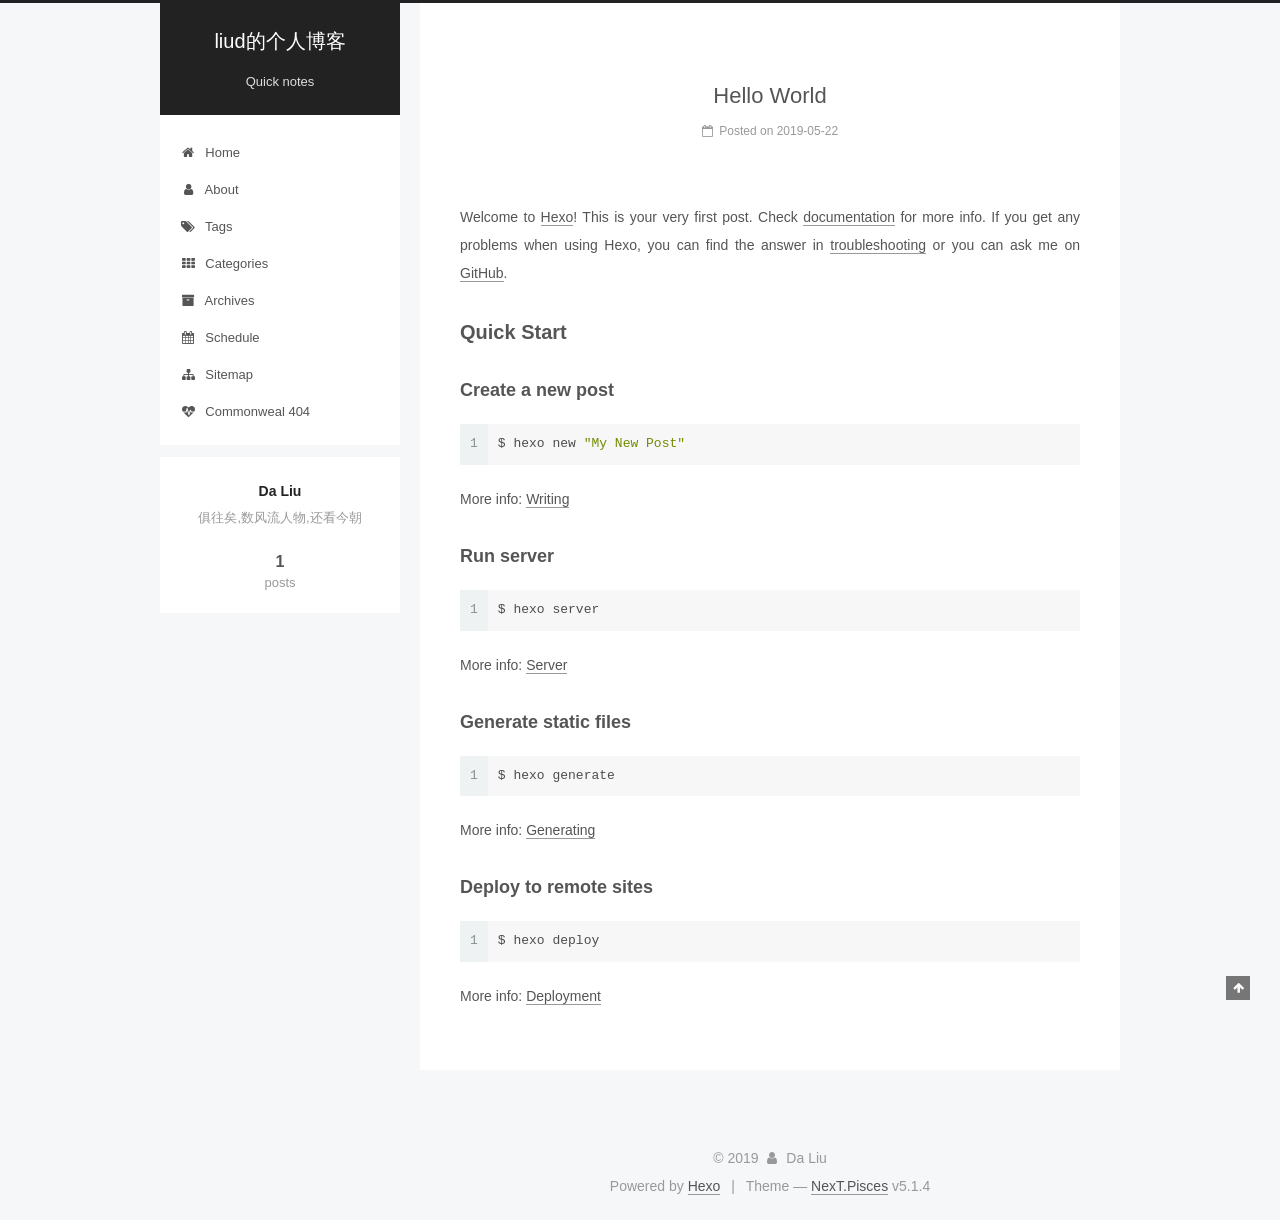
==== commit cfb87681: "Site updated: 2019-05-23 19:01:03" ====
--- a/index.html
+++ b/index.html
@@ -1,420 +1,687 @@
 <!DOCTYPE html>
 
+
+
+  
+
+
 <html class="theme-next pisces use-motion" lang="zh-CN">
-
-	<head>
-		<meta name="generator" content="Hexo 3.8.0">
-		<meta charset="UTF-8">
-		<meta http-equiv="X-UA-Compatible" content="IE=edge">
-		<meta name="viewport" content="width=device-width, initial-scale=1, maximum-scale=1">
-		<meta name="theme-color" content="#222">
-
-		<meta http-equiv="Cache-Control" content="no-transform">
-		<meta http-equiv="Cache-Control" content="no-siteapp">
-
-		<link href="/myharet/lib/fancybox/source/jquery.fancybox.css?v=2.1.5" rel="stylesheet" type="text/css">
-
-		<link href="/myharet/lib/font-awesome/css/font-awesome.min.css?v=4.6.2" rel="stylesheet" type="text/css">
-
-		<link href="/myharet/css/main.css?v=5.1.4" rel="stylesheet" type="text/css">
-
-		<link rel="apple-touch-icon" sizes="180x180" href="/myharet/images/apple-touch-icon-next.png?v=5.1.4">
-
-		<link rel="icon" type="image/png" sizes="32x32" href="/myharet/images/favicon-32x32-next.png?v=5.1.4">
-
-		<link rel="icon" type="image/png" sizes="16x16" href="/myharet/images/favicon-16x16-next.png?v=5.1.4">
-
-		<link rel="mask-icon" href="/myharet/images/logo.svg?v=5.1.4" color="#222">
-
-		<meta name="keywords" content="Hexo, NexT">
-
-		<meta name="description" content="俱往矣,数风流人物,还看今朝">
-		<meta name="keywords" content="many">
-		<meta property="og:type" content="website">
-		<meta property="og:title" content="liud的个人博客">
-		<meta property="og:url" content="http://yoursite.com/index.html">
-		<meta property="og:site_name" content="liud的个人博客">
-		<meta property="og:description" content="俱往矣,数风流人物,还看今朝">
-		<meta property="og:locale" content="zh-CN">
-		<meta name="twitter:card" content="summary">
-		<meta name="twitter:title" content="liud的个人博客">
-		<meta name="twitter:description" content="俱往矣,数风流人物,还看今朝">
-
-		<script type="text/javascript" id="hexo.configurations">
-			var NexT = window.NexT || {};
-			var CONFIG = {
-				root: '/myharet/',
-				scheme: 'Pisces',
-				version: '5.1.4',
-				sidebar: {
-					"position": "left",
-					"display": "post",
-					"offset": 12,
-					"b2t": false,
-					"scrollpercent": false,
-					"onmobile": false
-				},
-				fancybox: true,
-				tabs: true,
-				motion: {
-					"enable": true,
-					"async": false,
-					"transition": {
-						"post_block": "fadeIn",
-						"post_header": "slideDownIn",
-						"post_body": "slideDownIn",
-						"coll_header": "slideLeftIn",
-						"sidebar": "slideUpIn"
-					}
-				},
-				duoshuo: {
-					userId: '0',
-					author: 'liud'
-				},
-				algolia: {
-					applicationID: '',
-					apiKey: '',
-					indexName: '',
-					hits: {
-						"per_page": 10
-					},
-					labels: {
-						"input_placeholder": "Search for Posts",
-						"hits_empty": "We didn't find any results for the search: ${query}",
-						"hits_stats": "${hits} results found in ${time} ms"
-					}
-				}
-			};
-		</script>
-
-		<link rel="canonical" href="http://yoursite.com/">
-
-		<title>liud的个人博客</title>
-
-	</head>
-
-	<body itemscope itemtype="http://schema.org/WebPage" lang="zh-CN">
-
-		<div class="snow-container">
-
-			<div class="container sidebar-position-left 
+<head><meta name="generator" content="Hexo 3.8.0">
+  <meta charset="UTF-8">
+<meta http-equiv="X-UA-Compatible" content="IE=edge">
+<meta name="viewport" content="width=device-width, initial-scale=1, maximum-scale=1">
+<meta name="theme-color" content="#222">
+
+
+
+
+
+
+
+
+
+<meta http-equiv="Cache-Control" content="no-transform">
+<meta http-equiv="Cache-Control" content="no-siteapp">
+
+
+
+
+
+
+
+
+
+
+
+
+
+
+
+
+  
+  
+  <link href="/lib/fancybox/source/jquery.fancybox.css?v=2.1.5" rel="stylesheet" type="text/css">
+
+
+
+
+
+
+
+<link href="/lib/font-awesome/css/font-awesome.min.css?v=4.6.2" rel="stylesheet" type="text/css">
+
+<link href="/css/main.css?v=5.1.4" rel="stylesheet" type="text/css">
+
+
+  <link rel="apple-touch-icon" sizes="180x180" href="/images/apple-touch-icon-next.png?v=5.1.4">
+
+
+  <link rel="icon" type="image/png" sizes="32x32" href="/images/favicon-32x32-next.png?v=5.1.4">
+
+
+  <link rel="icon" type="image/png" sizes="16x16" href="/images/favicon-16x16-next.png?v=5.1.4">
+
+
+  <link rel="mask-icon" href="/images/logo.svg?v=5.1.4" color="#222">
+
+
+
+
+
+  <meta name="keywords" content="Hexo, NexT">
+
+
+
+
+
+
+
+
+
+
+<meta name="description" content="俱往矣,数风流人物,还看今朝">
+<meta name="keywords" content="many">
+<meta property="og:type" content="website">
+<meta property="og:title" content="liud的个人博客">
+<meta property="og:url" content="http://yoursite.com/index.html">
+<meta property="og:site_name" content="liud的个人博客">
+<meta property="og:description" content="俱往矣,数风流人物,还看今朝">
+<meta property="og:locale" content="zh-CN">
+<meta name="twitter:card" content="summary">
+<meta name="twitter:title" content="liud的个人博客">
+<meta name="twitter:description" content="俱往矣,数风流人物,还看今朝">
+
+
+
+<script type="text/javascript" id="hexo.configurations">
+  var NexT = window.NexT || {};
+  var CONFIG = {
+    root: '/',
+    scheme: 'Pisces',
+    version: '5.1.4',
+    sidebar: {"position":"left","display":"post","offset":12,"b2t":false,"scrollpercent":false,"onmobile":false},
+    fancybox: true,
+    tabs: true,
+    motion: {"enable":true,"async":false,"transition":{"post_block":"fadeIn","post_header":"slideDownIn","post_body":"slideDownIn","coll_header":"slideLeftIn","sidebar":"slideUpIn"}},
+    duoshuo: {
+      userId: '0',
+      author: 'liud'
+    },
+    algolia: {
+      applicationID: '',
+      apiKey: '',
+      indexName: '',
+      hits: {"per_page":10},
+      labels: {"input_placeholder":"Search for Posts","hits_empty":"We didn't find any results for the search: ${query}","hits_stats":"${hits} results found in ${time} ms"}
+    }
+  };
+</script>
+
+
+
+  <link rel="canonical" href="http://yoursite.com/">
+
+
+
+
+
+  <title>liud的个人博客</title>
+  
+
+
+
+
+
+
+
+
+</head>
+
+<body itemscope itemtype="http://schema.org/WebPage" lang="zh-CN">
+
+  
+  
+    
+  
+
+  <div class="container sidebar-position-left 
   page-home">
-				<div class="headband"></div>
-
-				<header id="header" class="header" itemscope itemtype="http://schema.org/WPHeader">
-					<div class="header-inner">
-						<div class="site-brand-wrapper">
-							<div class="site-meta ">
-
-								<div class="custom-logo-site-title">
-									<a href="/myharet/" class="brand" rel="start">
-										<span class="logo-line-before"><i></i></span>
-										<span class="site-title">liud的个人博客</span>
-										<span class="logo-line-after"><i></i></span>
-									</a>
-								</div>
-
-								<p class="site-subtitle">Quick notes</p>
-
-							</div>
-
-							<div class="site-nav-toggle">
-								<button>
+    <div class="headband"></div>
+
+    <header id="header" class="header" itemscope itemtype="http://schema.org/WPHeader">
+      <div class="header-inner"><div class="site-brand-wrapper">
+  <div class="site-meta ">
+    
+
+    <div class="custom-logo-site-title">
+      <a href="/" class="brand" rel="start">
+        <span class="logo-line-before"><i></i></span>
+        <span class="site-title">liud的个人博客</span>
+        <span class="logo-line-after"><i></i></span>
+      </a>
+    </div>
+      
+        <p class="site-subtitle">Quick notes</p>
+      
+  </div>
+
+  <div class="site-nav-toggle">
+    <button>
       <span class="btn-bar"></span>
       <span class="btn-bar"></span>
       <span class="btn-bar"></span>
     </button>
-							</div>
-						</div>
-
-						<nav class="site-nav">
-
-							<ul id="menu" class="menu">
-
-								<li class="menu-item menu-item-home">
-									<a href="/myharet/" rel="section">
-
-										<i class="menu-item-icon fa fa-fw fa-home"></i> <br> Home
-									</a>
-								</li>
-
-								<li class="menu-item menu-item-about">
-									<a href="/myharet/about/" rel="section">
-
-										<i class="menu-item-icon fa fa-fw fa-user"></i> <br> About
-									</a>
-								</li>
-
-								<li class="menu-item menu-item-tags">
-									<a href="/myharet/tags/" rel="section">
-
-										<i class="menu-item-icon fa fa-fw fa-tags"></i> <br> Tags
-									</a>
-								</li>
-
-								<li class="menu-item menu-item-categories">
-									<a href="/myharet/categories/" rel="section">
-
-										<i class="menu-item-icon fa fa-fw fa-th"></i> <br> Categories
-									</a>
-								</li>
-
-								<li class="menu-item menu-item-archives">
-									<a href="/myharet/archives/" rel="section">
-
-										<i class="menu-item-icon fa fa-fw fa-archive"></i> <br> Archives
-									</a>
-								</li>
-
-								<li class="menu-item menu-item-schedule">
-									<a href="/myharet/schedule/" rel="section">
-
-										<i class="menu-item-icon fa fa-fw fa-calendar"></i> <br> Schedule
-									</a>
-								</li>
-
-								<li class="menu-item menu-item-sitemap">
-									<a href="/myharet/sitemap.xml" rel="section">
-
-										<i class="menu-item-icon fa fa-fw fa-sitemap"></i> <br> Sitemap
-									</a>
-								</li>
-
-								<li class="menu-item menu-item-commonweal">
-									<a href="/myharet/404/" rel="section">
-
-										<i class="menu-item-icon fa fa-fw fa-heartbeat"></i> <br> Commonweal 404
-									</a>
-								</li>
-
-							</ul>
-
-						</nav>
-
-					</div>
-				</header>
-
-				<main id="main" class="main">
-					<div class="main-inner">
-						<div class="content-wrap">
-							<div id="content" class="content">
-
-								<section id="posts" class="posts-expand">
-
-									<article class="post post-type-normal" itemscope itemtype="http://schema.org/Article">
-
-										<div class="post-block">
-											<link itemprop="mainEntityOfPage" href="http://yoursite.com/myharet/2019/05/22/hello-world/">
-
-											<span hidden itemprop="author" itemscope itemtype="http://schema.org/Person">
+  </div>
+</div>
+
+<nav class="site-nav">
+  
+
+  
+    <ul id="menu" class="menu">
+      
+        
+        <li class="menu-item menu-item-home">
+          <a href="/" rel="section">
+            
+              <i class="menu-item-icon fa fa-fw fa-home"></i> <br>
+            
+            Home
+          </a>
+        </li>
+      
+        
+        <li class="menu-item menu-item-about">
+          <a href="/about/" rel="section">
+            
+              <i class="menu-item-icon fa fa-fw fa-user"></i> <br>
+            
+            About
+          </a>
+        </li>
+      
+        
+        <li class="menu-item menu-item-tags">
+          <a href="/tags/" rel="section">
+            
+              <i class="menu-item-icon fa fa-fw fa-tags"></i> <br>
+            
+            Tags
+          </a>
+        </li>
+      
+        
+        <li class="menu-item menu-item-categories">
+          <a href="/categories/" rel="section">
+            
+              <i class="menu-item-icon fa fa-fw fa-th"></i> <br>
+            
+            Categories
+          </a>
+        </li>
+      
+        
+        <li class="menu-item menu-item-archives">
+          <a href="/archives/" rel="section">
+            
+              <i class="menu-item-icon fa fa-fw fa-archive"></i> <br>
+            
+            Archives
+          </a>
+        </li>
+      
+        
+        <li class="menu-item menu-item-schedule">
+          <a href="/schedule/" rel="section">
+            
+              <i class="menu-item-icon fa fa-fw fa-calendar"></i> <br>
+            
+            Schedule
+          </a>
+        </li>
+      
+        
+        <li class="menu-item menu-item-sitemap">
+          <a href="/sitemap.xml" rel="section">
+            
+              <i class="menu-item-icon fa fa-fw fa-sitemap"></i> <br>
+            
+            Sitemap
+          </a>
+        </li>
+      
+        
+        <li class="menu-item menu-item-commonweal">
+          <a href="/404/" rel="section">
+            
+              <i class="menu-item-icon fa fa-fw fa-heartbeat"></i> <br>
+            
+            Commonweal 404
+          </a>
+        </li>
+      
+
+      
+    </ul>
+  
+
+  
+</nav>
+
+
+
+ </div>
+    </header>
+
+    <main id="main" class="main">
+      <div class="main-inner">
+        <div class="content-wrap">
+          <div id="content" class="content">
+            
+  <section id="posts" class="posts-expand">
+    
+      
+
+  
+
+  
+  
+  
+
+  <article class="post post-type-normal" itemscope itemtype="http://schema.org/Article">
+  
+  
+  
+  <div class="post-block">
+    <link itemprop="mainEntityOfPage" href="http://yoursite.com/2019/05/22/hello-world/">
+
+    <span hidden itemprop="author" itemscope itemtype="http://schema.org/Person">
       <meta itemprop="name" content="Da Liu">
       <meta itemprop="description" content>
-      <meta itemprop="image" content="/myharet/images/avatar.gif">
+      <meta itemprop="image" content="/images/avatar.gif">
     </span>
 
-											<span hidden itemprop="publisher" itemscope itemtype="http://schema.org/Organization">
+    <span hidden itemprop="publisher" itemscope itemtype="http://schema.org/Organization">
       <meta itemprop="name" content="liud的个人博客">
     </span>
 
-											<header class="post-header">
-
-												<h1 class="post-title" itemprop="name headline">
+    
+      <header class="post-header">
+
+        
+        
+          <h1 class="post-title" itemprop="name headline">
                 
-                <a class="post-title-link" href="/myharet/2019/05/22/hello-world/" itemprop="url">Hello World</a></h1>
-
-												<div class="post-meta">
-													<span class="post-time">
+                <a class="post-title-link" href="/2019/05/22/hello-world/" itemprop="url">Hello World</a></h1>
+        
+
+        <div class="post-meta">
+          <span class="post-time">
             
               <span class="post-meta-item-icon">
                 <i class="fa fa-calendar-o"></i>
               </span>
-
-													<span class="post-meta-item-text">Posted on</span>
-
-													<time title="Post created" itemprop="dateCreated datePublished" datetime="2019-05-22T16:18:44+08:00">
+              
+                <span class="post-meta-item-text">Posted on</span>
+              
+              <time title="Post created" itemprop="dateCreated datePublished" datetime="2019-05-22T16:18:44+08:00">
                 2019-05-22
               </time>
-
-													</span>
-
-												</div>
-											</header>
-
-											<div class="post-body" itemprop="articleBody">
-
-												<p>Welcome to
-													<a href="https://hexo.io/" target="_blank" rel="noopener">Hexo</a>! This is your very first post. Check
-													<a href="https://hexo.io/docs/" target="_blank" rel="noopener">documentation</a> for more info. If you get any problems when using Hexo, you can find the answer in
-													<a href="https://hexo.io/docs/troubleshooting.html" target="_blank" rel="noopener">troubleshooting</a> or you can ask me on
-													<a href="https://github.com/hexojs/hexo/issues" target="_blank" rel="noopener">GitHub</a>.</p>
-												<h2 id="Quick-Start"><a href="#Quick-Start" class="headerlink" title="Quick Start"></a>Quick Start</h2>
-												<h3 id="Create-a-new-post"><a href="#Create-a-new-post" class="headerlink" title="Create a new post"></a>Create a new post</h3>
-												<figure class="highlight bash">
-													<table>
-														<tr>
-															<td class="gutter"><pre><span class="line">1</span><br></pre></td>
-															<td class="code"><pre><span class="line">$ hexo new <span class="string">"My New Post"</span></span><br></pre></td>
-														</tr>
-													</table>
-												</figure>
-												<p>More info:
-													<a href="https://hexo.io/docs/writing.html" target="_blank" rel="noopener">Writing</a>
-												</p>
-												<h3 id="Run-server"><a href="#Run-server" class="headerlink" title="Run server"></a>Run server</h3>
-												<figure class="highlight bash">
-													<table>
-														<tr>
-															<td class="gutter"><pre><span class="line">1</span><br></pre></td>
-															<td class="code"><pre><span class="line">$ hexo server</span><br></pre></td>
-														</tr>
-													</table>
-												</figure>
-												<p>More info:
-													<a href="https://hexo.io/docs/server.html" target="_blank" rel="noopener">Server</a>
-												</p>
-												<h3 id="Generate-static-files"><a href="#Generate-static-files" class="headerlink" title="Generate static files"></a>Generate static files</h3>
-												<figure class="highlight bash">
-													<table>
-														<tr>
-															<td class="gutter"><pre><span class="line">1</span><br></pre></td>
-															<td class="code"><pre><span class="line">$ hexo generate</span><br></pre></td>
-														</tr>
-													</table>
-												</figure>
-												<p>More info:
-													<a href="https://hexo.io/docs/generating.html" target="_blank" rel="noopener">Generating</a>
-												</p>
-												<h3 id="Deploy-to-remote-sites"><a href="#Deploy-to-remote-sites" class="headerlink" title="Deploy to remote sites"></a>Deploy to remote sites</h3>
-												<figure class="highlight bash">
-													<table>
-														<tr>
-															<td class="gutter"><pre><span class="line">1</span><br></pre></td>
-															<td class="code"><pre><span class="line">$ hexo deploy</span><br></pre></td>
-														</tr>
-													</table>
-												</figure>
-												<p>More info:
-													<a href="https://hexo.io/docs/deployment.html" target="_blank" rel="noopener">Deployment</a>
-												</p>
-
-											</div>
-
-											<footer class="post-footer">
-
-												<div class="post-eof"></div>
-
-											</footer>
-										</div>
-
-									</article>
-
-								</section>
-
-							</div>
-
-						</div>
-
-						<div class="sidebar-toggle">
-							<div class="sidebar-toggle-line-wrap">
-								<span class="sidebar-toggle-line sidebar-toggle-line-first"></span>
-								<span class="sidebar-toggle-line sidebar-toggle-line-middle"></span>
-								<span class="sidebar-toggle-line sidebar-toggle-line-last"></span>
-							</div>
-						</div>
-
-						<aside id="sidebar" class="sidebar">
-
-							<div class="sidebar-inner">
-
-								<section class="site-overview-wrap sidebar-panel sidebar-panel-active">
-									<div class="site-overview">
-										<div class="site-author motion-element" itemprop="author" itemscope itemtype="http://schema.org/Person">
-
-											<p class="site-author-name" itemprop="name">Da Liu</p>
-											<p class="site-description motion-element" itemprop="description">俱往矣,数风流人物,还看今朝</p>
-										</div>
-
-										<nav class="site-state motion-element">
-
-											<div class="site-state-item site-state-posts">
-
-												<a href="/myharet/archives/">
-
-													<span class="site-state-item-count">1</span>
-													<span class="site-state-item-name">posts</span>
-												</a>
-											</div>
-
-										</nav>
-
-									</div>
-								</section>
-
-							</div>
-						</aside>
-
-					</div>
-				</main>
-
-				<footer id="footer" class="footer">
-					<div class="footer-inner">
-						<div class="copyright">&copy; <span itemprop="copyrightYear">2019</span>
-							<span class="with-love">
+            
+
+            
+
+            
+          </span>
+
+          
+
+          
+            
+          
+
+          
+          
+
+          
+
+          
+
+          
+
+        </div>
+      </header>
+    
+
+    
+    
+    
+    <div class="post-body" itemprop="articleBody">
+
+      
+      
+
+      
+        
+          
+            <p>Welcome to <a href="https://hexo.io/" target="_blank" rel="noopener">Hexo</a>! This is your very first post. Check <a href="https://hexo.io/docs/" target="_blank" rel="noopener">documentation</a> for more info. If you get any problems when using Hexo, you can find the answer in <a href="https://hexo.io/docs/troubleshooting.html" target="_blank" rel="noopener">troubleshooting</a> or you can ask me on <a href="https://github.com/hexojs/hexo/issues" target="_blank" rel="noopener">GitHub</a>.</p>
+<h2 id="Quick-Start"><a href="#Quick-Start" class="headerlink" title="Quick Start"></a>Quick Start</h2><h3 id="Create-a-new-post"><a href="#Create-a-new-post" class="headerlink" title="Create a new post"></a>Create a new post</h3><figure class="highlight bash"><table><tr><td class="gutter"><pre><span class="line">1</span><br></pre></td><td class="code"><pre><span class="line">$ hexo new <span class="string">"My New Post"</span></span><br></pre></td></tr></table></figure>
+<p>More info: <a href="https://hexo.io/docs/writing.html" target="_blank" rel="noopener">Writing</a></p>
+<h3 id="Run-server"><a href="#Run-server" class="headerlink" title="Run server"></a>Run server</h3><figure class="highlight bash"><table><tr><td class="gutter"><pre><span class="line">1</span><br></pre></td><td class="code"><pre><span class="line">$ hexo server</span><br></pre></td></tr></table></figure>
+<p>More info: <a href="https://hexo.io/docs/server.html" target="_blank" rel="noopener">Server</a></p>
+<h3 id="Generate-static-files"><a href="#Generate-static-files" class="headerlink" title="Generate static files"></a>Generate static files</h3><figure class="highlight bash"><table><tr><td class="gutter"><pre><span class="line">1</span><br></pre></td><td class="code"><pre><span class="line">$ hexo generate</span><br></pre></td></tr></table></figure>
+<p>More info: <a href="https://hexo.io/docs/generating.html" target="_blank" rel="noopener">Generating</a></p>
+<h3 id="Deploy-to-remote-sites"><a href="#Deploy-to-remote-sites" class="headerlink" title="Deploy to remote sites"></a>Deploy to remote sites</h3><figure class="highlight bash"><table><tr><td class="gutter"><pre><span class="line">1</span><br></pre></td><td class="code"><pre><span class="line">$ hexo deploy</span><br></pre></td></tr></table></figure>
+<p>More info: <a href="https://hexo.io/docs/deployment.html" target="_blank" rel="noopener">Deployment</a></p>
+
+          
+        
+      
+    </div>
+    
+    
+    
+
+    
+
+    
+
+    
+
+    <footer class="post-footer">
+      
+
+      
+
+      
+
+      
+      
+        <div class="post-eof"></div>
+      
+    </footer>
+  </div>
+  
+  
+  
+  </article>
+
+
+    
+  </section>
+
+  
+
+
+          </div>
+          
+
+
+          
+
+        </div>
+        
+          
+  
+  <div class="sidebar-toggle">
+    <div class="sidebar-toggle-line-wrap">
+      <span class="sidebar-toggle-line sidebar-toggle-line-first"></span>
+      <span class="sidebar-toggle-line sidebar-toggle-line-middle"></span>
+      <span class="sidebar-toggle-line sidebar-toggle-line-last"></span>
+    </div>
+  </div>
+
+  <aside id="sidebar" class="sidebar">
+    
+    <div class="sidebar-inner">
+
+      
+
+      
+
+      <section class="site-overview-wrap sidebar-panel sidebar-panel-active">
+        <div class="site-overview">
+          <div class="site-author motion-element" itemprop="author" itemscope itemtype="http://schema.org/Person">
+            
+              <p class="site-author-name" itemprop="name">Da Liu</p>
+              <p class="site-description motion-element" itemprop="description">俱往矣,数风流人物,还看今朝</p>
+          </div>
+
+          <nav class="site-state motion-element">
+
+            
+              <div class="site-state-item site-state-posts">
+              
+                <a href="/archives/">
+              
+                  <span class="site-state-item-count">1</span>
+                  <span class="site-state-item-name">posts</span>
+                </a>
+              </div>
+            
+
+            
+
+            
+
+          </nav>
+
+          
+
+          
+
+          
+          
+
+          
+          
+
+          
+
+        </div>
+      </section>
+
+      
+
+      
+
+    </div>
+  </aside>
+
+
+        
+      </div>
+    </main>
+
+    <footer id="footer" class="footer">
+      <div class="footer-inner">
+        <div class="copyright">&copy; <span itemprop="copyrightYear">2019</span>
+  <span class="with-love">
     <i class="fa fa-user"></i>
   </span>
-							<span class="author" itemprop="copyrightHolder">Da Liu</span>
-
-						</div>
-
-						<div class="powered-by">Powered by
-							<a class="theme-link" target="_blank" href="https://hexo.io">Hexo</a>
-						</div>
-
-						<span class="post-meta-divider">|</span>
-
-						<div class="theme-info">Theme &mdash;
-							<a class="theme-link" target="_blank" href="https://github.com/iissnan/hexo-theme-next">NexT.Pisces</a> v5.1.4</div>
-
-					</div>
-				</footer>
-
-				<div class="back-to-top">
-					<i class="fa fa-arrow-up"></i>
-
-				</div>
-
-			</div>
-
-			<script type="text/javascript">
-				if(Object.prototype.toString.call(window.Promise) !== '[object Function]') {
-					window.Promise = null;
-				}
-			</script>
-
-			<script type="text/javascript" src="/myharet/lib/jquery/index.js?v=2.1.3"></script>
-
-			<script type="text/javascript" src="/myharet/lib/fastclick/lib/fastclick.min.js?v=1.0.6"></script>
-
-			<script type="text/javascript" src="/myharet/lib/jquery_lazyload/jquery.lazyload.js?v=1.9.7"></script>
-
-			<script type="text/javascript" src="/myharet/lib/velocity/velocity.min.js?v=1.2.1"></script>
-
-			<script type="text/javascript" src="/myharet/lib/velocity/velocity.ui.min.js?v=1.2.1"></script>
-
-			<script type="text/javascript" src="/myharet/lib/fancybox/source/jquery.fancybox.pack.js?v=2.1.5"></script>
-
-			<script type="text/javascript" src="/myharet/js/src/utils.js?v=5.1.4"></script>
-
-			<script type="text/javascript" src="/myharet/js/src/motion.js?v=5.1.4"></script>
-
-			<script type="text/javascript" src="/myharet/js/src/affix.js?v=5.1.4"></script>
-
-			<script type="text/javascript" src="/myharet/js/src/schemes/pisces.js?v=5.1.4"></script>
-
-			<script type="text/javascript" src="/myharet/js/src/bootstrap.js?v=5.1.4"></script>
-
-		</div>
-	</body>
-	<script src="welcome/js/snow.js"></script>
-
-</html>+  <span class="author" itemprop="copyrightHolder">Da Liu</span>
+
+  
+</div>
+
+
+  <div class="powered-by">Powered by <a class="theme-link" target="_blank" href="https://hexo.io">Hexo</a></div>
+
+
+
+  <span class="post-meta-divider">|</span>
+
+
+
+  <div class="theme-info">Theme &mdash; <a class="theme-link" target="_blank" href="https://github.com/iissnan/hexo-theme-next">NexT.Pisces</a> v5.1.4</div>
+
+
+
+
+        
+
+
+
+
+
+
+
+        
+      </div>
+    </footer>
+
+    
+      <div class="back-to-top">
+        <i class="fa fa-arrow-up"></i>
+        
+      </div>
+    
+
+    
+
+  </div>
+
+  
+
+<script type="text/javascript">
+  if (Object.prototype.toString.call(window.Promise) !== '[object Function]') {
+    window.Promise = null;
+  }
+</script>
+
+
+
+
+
+
+
+
+
+  
+
+
+
+
+
+
+
+
+
+
+
+
+  
+  
+    <script type="text/javascript" src="/lib/jquery/index.js?v=2.1.3"></script>
+  
+
+  
+  
+    <script type="text/javascript" src="/lib/fastclick/lib/fastclick.min.js?v=1.0.6"></script>
+  
+
+  
+  
+    <script type="text/javascript" src="/lib/jquery_lazyload/jquery.lazyload.js?v=1.9.7"></script>
+  
+
+  
+  
+    <script type="text/javascript" src="/lib/velocity/velocity.min.js?v=1.2.1"></script>
+  
+
+  
+  
+    <script type="text/javascript" src="/lib/velocity/velocity.ui.min.js?v=1.2.1"></script>
+  
+
+  
+  
+    <script type="text/javascript" src="/lib/fancybox/source/jquery.fancybox.pack.js?v=2.1.5"></script>
+  
+
+
+  
+
+
+  <script type="text/javascript" src="/js/src/utils.js?v=5.1.4"></script>
+
+  <script type="text/javascript" src="/js/src/motion.js?v=5.1.4"></script>
+
+
+
+  
+  
+
+
+  <script type="text/javascript" src="/js/src/affix.js?v=5.1.4"></script>
+
+  <script type="text/javascript" src="/js/src/schemes/pisces.js?v=5.1.4"></script>
+
+
+
+  
+
+  
+
+
+  <script type="text/javascript" src="/js/src/bootstrap.js?v=5.1.4"></script>
+
+
+
+  
+
+
+  
+
+
+
+
+	
+
+
+
+
+
+  
+
+
+
+
+
+  
+
+
+
+
+
+
+
+
+
+
+
+
+  
+
+
+
+
+
+  
+
+  
+
+  
+
+  
+  
+
+  
+
+  
+
+  
+
+</body>
+</html>
--- a/css/main.css
+++ b/css/main.css
@@ -0,0 +1,2993 @@
+/* normalize.css v3.0.2 | MIT License | git.io/normalize */
+html {
+  font-family: sans-serif; /* 1 */
+  -ms-text-size-adjust: 100%; /* 2 */
+  -webkit-text-size-adjust: 100%; /* 2 */
+}
+body {
+  margin: 0;
+}
+article,
+aside,
+details,
+figcaption,
+figure,
+footer,
+header,
+hgroup,
+main,
+menu,
+nav,
+section,
+summary {
+  display: block;
+}
+audio,
+canvas,
+progress,
+video {
+  display: inline-block; /* 1 */
+  vertical-align: baseline; /* 2 */
+}
+audio:not([controls]) {
+  display: none;
+  height: 0;
+}
+[hidden],
+template {
+  display: none;
+}
+a {
+  background-color: transparent;
+}
+a:active,
+a:hover {
+  outline: 0;
+}
+abbr[title] {
+  border-bottom: 1px dotted;
+}
+b,
+strong {
+  font-weight: bold;
+}
+dfn {
+  font-style: italic;
+}
+h1 {
+  font-size: 2em;
+  margin: 0.67em 0;
+}
+mark {
+  background: #ff0;
+  color: #000;
+}
+small {
+  font-size: 80%;
+}
+sub,
+sup {
+  font-size: 75%;
+  line-height: 0;
+  position: relative;
+  vertical-align: baseline;
+}
+sup {
+  top: -0.5em;
+}
+sub {
+  bottom: -0.25em;
+}
+img {
+  border: 0;
+}
+svg:not(:root) {
+  overflow: hidden;
+}
+figure {
+  margin: 1em 40px;
+}
+hr {
+  -moz-box-sizing: content-box;
+  box-sizing: content-box;
+  height: 0;
+}
+pre {
+  overflow: auto;
+}
+code,
+kbd,
+pre,
+samp {
+  font-family: monospace, monospace;
+  font-size: 1em;
+}
+button,
+input,
+optgroup,
+select,
+textarea {
+  color: inherit; /* 1 */
+  font: inherit; /* 2 */
+  margin: 0; /* 3 */
+}
+button {
+  overflow: visible;
+}
+button,
+select {
+  text-transform: none;
+}
+button,
+html input[type="button"],
+input[type="reset"],
+input[type="submit"] {
+  -webkit-appearance: button; /* 2 */
+  cursor: pointer; /* 3 */
+}
+button[disabled],
+html input[disabled] {
+  cursor: default;
+}
+button::-moz-focus-inner,
+input::-moz-focus-inner {
+  border: 0;
+  padding: 0;
+}
+input {
+  line-height: normal;
+}
+input[type="checkbox"],
+input[type="radio"] {
+  box-sizing: border-box; /* 1 */
+  padding: 0; /* 2 */
+}
+input[type="number"]::-webkit-inner-spin-button,
+input[type="number"]::-webkit-outer-spin-button {
+  height: auto;
+}
+input[type="search"] {
+  -webkit-appearance: textfield; /* 1 */
+  -moz-box-sizing: content-box;
+  -webkit-box-sizing: content-box; /* 2 */
+  box-sizing: content-box;
+}
+input[type="search"]::-webkit-search-cancel-button,
+input[type="search"]::-webkit-search-decoration {
+  -webkit-appearance: none;
+}
+fieldset {
+  border: 1px solid #c0c0c0;
+  margin: 0 2px;
+  padding: 0.35em 0.625em 0.75em;
+}
+legend {
+  border: 0; /* 1 */
+  padding: 0; /* 2 */
+}
+textarea {
+  overflow: auto;
+}
+optgroup {
+  font-weight: bold;
+}
+table {
+  border-collapse: collapse;
+  border-spacing: 0;
+}
+td,
+th {
+  padding: 0;
+}
+::selection {
+  background: #262a30;
+  color: #fff;
+}
+body {
+  position: relative;
+  font-family: 'Lato', "PingFang SC", "Microsoft YaHei", sans-serif;
+  font-size: 14px;
+  line-height: 2;
+  color: #555;
+  background: #f5f7f9;
+}
+@media (max-width: 767px) {
+  body {
+    padding-right: 0 !important;
+  }
+}
+@media (min-width: 768px) and (max-width: 991px) {
+  body {
+    padding-right: 0 !important;
+  }
+}
+@media (min-width: 1600px) {
+  body {
+    font-size: 16px;
+  }
+}
+h1,
+h2,
+h3,
+h4,
+h5,
+h6 {
+  margin: 0;
+  padding: 0;
+  font-weight: bold;
+  line-height: 1.5;
+  font-family: 'Lato', "PingFang SC", "Microsoft YaHei", sans-serif;
+}
+h2,
+h3,
+h4,
+h5,
+h6 {
+  margin: 20px 0 15px;
+}
+h1 {
+  font-size: 22px;
+}
+@media (max-width: 767px) {
+  h1 {
+    font-size: 18px;
+  }
+}
+h2 {
+  font-size: 20px;
+}
+@media (max-width: 767px) {
+  h2 {
+    font-size: 16px;
+  }
+}
+h3 {
+  font-size: 18px;
+}
+@media (max-width: 767px) {
+  h3 {
+    font-size: 14px;
+  }
+}
+h4 {
+  font-size: 16px;
+}
+@media (max-width: 767px) {
+  h4 {
+    font-size: 12px;
+  }
+}
+h5 {
+  font-size: 14px;
+}
+@media (max-width: 767px) {
+  h5 {
+    font-size: 10px;
+  }
+}
+h6 {
+  font-size: 12px;
+}
+@media (max-width: 767px) {
+  h6 {
+    font-size: 8px;
+  }
+}
+p {
+  margin: 0 0 20px 0;
+}
+a {
+  color: #555;
+  text-decoration: none;
+  outline: none;
+  border-bottom: 1px solid #999;
+  word-wrap: break-word;
+}
+a:hover {
+  color: #222;
+  border-bottom-color: #222;
+}
+blockquote {
+  margin: 0;
+  padding: 0;
+}
+img {
+  display: block;
+  margin: auto;
+  max-width: 100%;
+  height: auto;
+}
+hr {
+  margin: 40px 0;
+  height: 3px;
+  border: none;
+  background-color: #ddd;
+  background-image: repeating-linear-gradient(-45deg, #fff, #fff 4px, transparent 4px, transparent 8px);
+}
+blockquote {
+  padding: 0 15px;
+  color: #666;
+  border-left: 4px solid #ddd;
+}
+blockquote cite::before {
+  content: "-";
+  padding: 0 5px;
+}
+dt {
+  font-weight: 700;
+}
+dd {
+  margin: 0;
+  padding: 0;
+}
+kbd {
+  border: 1px solid #ccc;
+  border-radius: 0.2em;
+  box-shadow: 0.1em 0.1em 0.2em rgba(0,0,0,0.1);
+  background-color: #f9f9f9;
+  font-family: inherit;
+  background-image: -webkit-linear-gradient(top, #eee, #fff, #eee);
+  padding: 0.1em 0.3em;
+  white-space: nowrap;
+}
+.text-left {
+  text-align: left;
+}
+.text-center {
+  text-align: center;
+}
+.text-right {
+  text-align: right;
+}
+.text-justify {
+  text-align: justify;
+}
+.text-nowrap {
+  white-space: nowrap;
+}
+.text-lowercase {
+  text-transform: lowercase;
+}
+.text-uppercase {
+  text-transform: uppercase;
+}
+.text-capitalize {
+  text-transform: capitalize;
+}
+.center-block {
+  display: block;
+  margin-left: auto;
+  margin-right: auto;
+}
+.clearfix:before,
+.clearfix:after {
+  content: " ";
+  display: table;
+}
+.clearfix:after {
+  clear: both;
+}
+.pullquote {
+  width: 45%;
+}
+.pullquote.left {
+  float: left;
+  margin-left: 5px;
+  margin-right: 10px;
+}
+.pullquote.right {
+  float: right;
+  margin-left: 10px;
+  margin-right: 5px;
+}
+.affix.affix.affix {
+  position: fixed;
+}
+.translation {
+  margin-top: -20px;
+  font-size: 14px;
+  color: #999;
+}
+.scrollbar-measure {
+  width: 100px;
+  height: 100px;
+  overflow: scroll;
+  position: absolute;
+  top: -9999px;
+}
+.use-motion .motion-element {
+  opacity: 0;
+}
+table {
+  margin: 20px 0;
+  width: 100%;
+  border-collapse: collapse;
+  border-spacing: 0;
+  border: 1px solid #ddd;
+  font-size: 14px;
+  table-layout: fixed;
+  word-wrap: break-all;
+}
+table>tbody>tr:nth-of-type(odd) {
+  background-color: #f9f9f9;
+}
+table>tbody>tr:hover {
+  background-color: #f5f5f5;
+}
+caption,
+th,
+td {
+  padding: 8px;
+  text-align: left;
+  vertical-align: middle;
+  font-weight: normal;
+}
+th,
+td {
+  border-bottom: 3px solid #ddd;
+  border-right: 1px solid #eee;
+}
+th {
+  padding-bottom: 10px;
+  font-weight: 700;
+}
+td {
+  border-bottom-width: 1px;
+}
+html,
+body {
+  height: 100%;
+}
+.container {
+  position: relative;
+  min-height: 100%;
+}
+.header-inner {
+  margin: 0 auto;
+  padding: 100px 0 70px;
+  width: 700px;
+}
+@media (min-width: 1600px) {
+  .container .header-inner {
+    width: 900px;
+  }
+}
+.main {
+  padding-bottom: 150px;
+}
+.main-inner {
+  margin: 0 auto;
+  width: 700px;
+}
+@media (min-width: 1600px) {
+  .container .main-inner {
+    width: 900px;
+  }
+}
+.footer {
+  position: absolute;
+  left: 0;
+  bottom: 0;
+  width: 100%;
+  min-height: 50px;
+}
+.footer-inner {
+  box-sizing: border-box;
+  margin: 20px auto;
+  width: 700px;
+}
+@media (min-width: 1600px) {
+  .container .footer-inner {
+    width: 900px;
+  }
+}
+pre,
+.highlight {
+  overflow: auto;
+  margin: 20px 0;
+  padding: 0;
+  font-size: 13px;
+  color: #4d4d4c;
+  background: #f7f7f7;
+  line-height: 1.6;
+}
+pre,
+code {
+  font-family: consolas, Menlo, "PingFang SC", "Microsoft YaHei", monospace;
+}
+code {
+  padding: 2px 4px;
+  word-wrap: break-word;
+  color: #555;
+  background: #eee;
+  border-radius: 3px;
+  font-size: 13px;
+}
+pre {
+  padding: 10px;
+}
+pre code {
+  padding: 0;
+  color: #4d4d4c;
+  background: none;
+  text-shadow: none;
+}
+.highlight {
+  border-radius: 1px;
+}
+.highlight pre {
+  border: none;
+  margin: 0;
+  padding: 10px 0;
+}
+.highlight table {
+  margin: 0;
+  width: auto;
+  border: none;
+}
+.highlight td {
+  border: none;
+  padding: 0;
+}
+.highlight figcaption {
+  font-size: 1em;
+  color: #4d4d4c;
+  line-height: 1em;
+  margin-bottom: 1em;
+}
+.highlight figcaption:before,
+.highlight figcaption:after {
+  content: " ";
+  display: table;
+}
+.highlight figcaption:after {
+  clear: both;
+}
+.highlight figcaption a {
+  float: right;
+  color: #4d4d4c;
+}
+.highlight figcaption a:hover {
+  border-bottom-color: #4d4d4c;
+}
+.highlight .gutter pre {
+  padding-left: 10px;
+  padding-right: 10px;
+  color: #869194;
+  text-align: right;
+  background-color: #eff2f3;
+}
+.highlight .code pre {
+  width: 100%;
+  padding-left: 10px;
+  padding-right: 10px;
+  background-color: #f7f7f7;
+}
+.highlight .line {
+  height: 20px;
+}
+.gutter {
+  -webkit-user-select: none;
+  -moz-user-select: none;
+  -ms-user-select: none;
+  user-select: none;
+}
+.gist table {
+  width: auto;
+}
+.gist table td {
+  border: none;
+}
+pre .deletion {
+  background: #fdd;
+}
+pre .addition {
+  background: #dfd;
+}
+pre .meta {
+  color: #8959a8;
+}
+pre .comment {
+  color: #8e908c;
+}
+pre .variable,
+pre .attribute,
+pre .tag,
+pre .regexp,
+pre .ruby .constant,
+pre .xml .tag .title,
+pre .xml .pi,
+pre .xml .doctype,
+pre .html .doctype,
+pre .css .id,
+pre .css .class,
+pre .css .pseudo {
+  color: #c82829;
+}
+pre .number,
+pre .preprocessor,
+pre .built_in,
+pre .literal,
+pre .params,
+pre .constant,
+pre .command {
+  color: #f5871f;
+}
+pre .ruby .class .title,
+pre .css .rules .attribute,
+pre .string,
+pre .value,
+pre .inheritance,
+pre .header,
+pre .ruby .symbol,
+pre .xml .cdata,
+pre .special,
+pre .number,
+pre .formula {
+  color: #718c00;
+}
+pre .title,
+pre .css .hexcolor {
+  color: #3e999f;
+}
+pre .function,
+pre .python .decorator,
+pre .python .title,
+pre .ruby .function .title,
+pre .ruby .title .keyword,
+pre .perl .sub,
+pre .javascript .title,
+pre .coffeescript .title {
+  color: #4271ae;
+}
+pre .keyword,
+pre .javascript .function {
+  color: #8959a8;
+}
+.full-image.full-image.full-image.full-image {
+  border: none;
+  max-width: 100%;
+  width: auto;
+  margin: 20px auto 25px;
+}
+@media (min-width: 992px) {
+  .full-image.full-image.full-image.full-image {
+    max-width: none;
+    width: 118%;
+    margin: 0 -9%;
+  }
+}
+.blockquote-center,
+.page-home .post-type-quote blockquote,
+.page-post-detail .post-type-quote blockquote {
+  position: relative;
+  margin: 40px 0;
+  padding: 0;
+  border-left: none;
+  text-align: center;
+}
+.blockquote-center::before,
+.page-home .post-type-quote blockquote::before,
+.page-post-detail .post-type-quote blockquote::before,
+.blockquote-center::after,
+.page-home .post-type-quote blockquote::after,
+.page-post-detail .post-type-quote blockquote::after {
+  position: absolute;
+  content: ' ';
+  display: block;
+  width: 100%;
+  height: 24px;
+  opacity: 0.2;
+  background-repeat: no-repeat;
+  background-position: 0 -6px;
+  background-size: 22px 22px;
+}
+.blockquote-center::before,
+.page-home .post-type-quote blockquote::before,
+.page-post-detail .post-type-quote blockquote::before {
+  top: -20px;
+  background-image: url("../images/quote-l.svg");
+  border-top: 1px solid #ccc;
+}
+.blockquote-center::after,
+.page-home .post-type-quote blockquote::after,
+.page-post-detail .post-type-quote blockquote::after {
+  bottom: -20px;
+  background-image: url("../images/quote-r.svg");
+  border-bottom: 1px solid #ccc;
+  background-position: 100% 8px;
+}
+.blockquote-center p,
+.page-home .post-type-quote blockquote p,
+.page-post-detail .post-type-quote blockquote p,
+.blockquote-center div,
+.page-home .post-type-quote blockquote div,
+.page-post-detail .post-type-quote blockquote div {
+  text-align: center;
+}
+.post .post-body .group-picture img {
+  box-sizing: border-box;
+  padding: 0 3px;
+  border: none;
+}
+.post .group-picture-row {
+  overflow: hidden;
+  margin-top: 6px;
+}
+.post .group-picture-row:first-child {
+  margin-top: 0;
+}
+.post .group-picture-column {
+  float: left;
+}
+.page-post-detail .post-body .group-picture-column {
+  float: none;
+  margin-top: 10px;
+  width: auto !important;
+}
+.page-post-detail .post-body .group-picture-column img {
+  margin: 0 auto;
+}
+.page-archive .group-picture-container {
+  overflow: hidden;
+}
+.page-archive .group-picture-row {
+  float: left;
+}
+.page-archive .group-picture-row:first-child {
+  margin-top: 6px;
+}
+.page-archive .group-picture-column {
+  max-width: 150px;
+  max-height: 150px;
+}
+.post-body .note {
+  position: relative;
+  padding: 15px;
+  margin-bottom: 20px;
+  border: 1px solid #eee;
+  border-left-width: 5px;
+  border-radius: 3px;
+}
+.post-body .note h2,
+.post-body .note h3,
+.post-body .note h4,
+.post-body .note h5,
+.post-body .note h6 {
+  margin-top: 0;
+  margin-bottom: 0;
+  border-bottom: initial;
+  padding-top: 0 !important;
+}
+.post-body .note p:first-child,
+.post-body .note ul:first-child,
+.post-body .note ol:first-child,
+.post-body .note table:first-child,
+.post-body .note pre:first-child,
+.post-body .note blockquote:first-child {
+  margin-top: 0;
+}
+.post-body .note p:last-child,
+.post-body .note ul:last-child,
+.post-body .note ol:last-child,
+.post-body .note table:last-child,
+.post-body .note pre:last-child,
+.post-body .note blockquote:last-child {
+  margin-bottom: 0;
+}
+.post-body .note.default {
+  border-left-color: #777;
+}
+.post-body .note.default h2,
+.post-body .note.default h3,
+.post-body .note.default h4,
+.post-body .note.default h5,
+.post-body .note.default h6 {
+  color: #777;
+}
+.post-body .note.primary {
+  border-left-color: #6f42c1;
+}
+.post-body .note.primary h2,
+.post-body .note.primary h3,
+.post-body .note.primary h4,
+.post-body .note.primary h5,
+.post-body .note.primary h6 {
+  color: #6f42c1;
+}
+.post-body .note.info {
+  border-left-color: #428bca;
+}
+.post-body .note.info h2,
+.post-body .note.info h3,
+.post-body .note.info h4,
+.post-body .note.info h5,
+.post-body .note.info h6 {
+  color: #428bca;
+}
+.post-body .note.success {
+  border-left-color: #5cb85c;
+}
+.post-body .note.success h2,
+.post-body .note.success h3,
+.post-body .note.success h4,
+.post-body .note.success h5,
+.post-body .note.success h6 {
+  color: #5cb85c;
+}
+.post-body .note.warning {
+  border-left-color: #f0ad4e;
+}
+.post-body .note.warning h2,
+.post-body .note.warning h3,
+.post-body .note.warning h4,
+.post-body .note.warning h5,
+.post-body .note.warning h6 {
+  color: #f0ad4e;
+}
+.post-body .note.danger {
+  border-left-color: #d9534f;
+}
+.post-body .note.danger h2,
+.post-body .note.danger h3,
+.post-body .note.danger h4,
+.post-body .note.danger h5,
+.post-body .note.danger h6 {
+  color: #d9534f;
+}
+.post-body .label {
+  display: inline;
+  padding: 0 2px;
+  white-space: nowrap;
+}
+.post-body .label.default {
+  background-color: #f0f0f0;
+}
+.post-body .label.primary {
+  background-color: #efe6f7;
+}
+.post-body .label.info {
+  background-color: #e5f2f8;
+}
+.post-body .label.success {
+  background-color: #e7f4e9;
+}
+.post-body .label.warning {
+  background-color: #fcf6e1;
+}
+.post-body .label.danger {
+  background-color: #fae8eb;
+}
+.post-body .tabs {
+  position: relative;
+  display: block;
+  margin-bottom: 20px;
+  padding-top: 10px;
+}
+.post-body .tabs ul.nav-tabs {
+  margin: 0;
+  padding: 0;
+  display: flex;
+  margin-bottom: -1px;
+}
+@media (max-width: 413px) {
+  .post-body .tabs ul.nav-tabs {
+    display: block;
+    margin-bottom: 5px;
+  }
+}
+.post-body .tabs ul.nav-tabs li.tab {
+  list-style-type: none !important;
+  margin: 0 0.25em 0 0;
+  border-top: 3px solid transparent;
+  border-left: 1px solid transparent;
+  border-right: 1px solid transparent;
+}
+@media (max-width: 413px) {
+  .post-body .tabs ul.nav-tabs li.tab {
+    margin: initial;
+    border-top: 1px solid transparent;
+    border-left: 3px solid transparent;
+    border-right: 1px solid transparent;
+    border-bottom: 1px solid transparent;
+  }
+}
+.post-body .tabs ul.nav-tabs li.tab a {
+  outline: 0;
+  border-bottom: initial;
+  display: block;
+  line-height: 1.8em;
+  padding: 0.25em 0.75em;
+  transition-duration: 0.2s;
+  transition-timing-function: ease-out;
+  transition-delay: 0s;
+}
+.post-body .tabs ul.nav-tabs li.tab a i {
+  width: 1.285714285714286em;
+}
+.post-body .tabs ul.nav-tabs li.tab.active {
+  border-top: 3px solid #fc6423;
+  border-left: 1px solid #ddd;
+  border-right: 1px solid #ddd;
+  background-color: #fff;
+}
+@media (max-width: 413px) {
+  .post-body .tabs ul.nav-tabs li.tab.active {
+    border-top: 1px solid #ddd;
+    border-left: 3px solid #fc6423;
+    border-right: 1px solid #ddd;
+    border-bottom: 1px solid #ddd;
+  }
+}
+.post-body .tabs ul.nav-tabs li.tab.active a {
+  cursor: default;
+  color: #555;
+}
+.post-body .tabs .tab-content {
+  background-color: #fff;
+}
+.post-body .tabs .tab-content .tab-pane {
+  border: 1px solid #ddd;
+  padding: 20px 20px 0 20px;
+}
+.post-body .tabs .tab-content .tab-pane:not(.active) {
+  display: none !important;
+}
+.post-body .tabs .tab-content .tab-pane.active {
+  display: block !important;
+}
+.btn {
+  display: inline-block;
+  padding: 0 20px;
+  font-size: 14px;
+  color: #555;
+  background: #fff;
+  border: 2px solid #555;
+  text-decoration: none;
+  border-radius: 2px;
+  transition-property: background-color;
+  transition-duration: 0.2s;
+  transition-timing-function: ease-in-out;
+  transition-delay: 0s;
+  line-height: 2;
+}
+.btn:hover {
+  border-color: #222;
+  color: #fff;
+  background: #222;
+}
+.btn +.btn {
+  margin: 0 0 8px 8px;
+}
+.btn .fa-fw {
+  width: 1.285714285714286em;
+  text-align: left;
+}
+.btn-bar {
+  display: block;
+  width: 22px;
+  height: 2px;
+  background: #555;
+  border-radius: 1px;
+}
+.btn-bar+.btn-bar {
+  margin-top: 4px;
+}
+.pagination {
+  margin: 120px 0 40px;
+  text-align: center;
+  border-top: 1px solid #eee;
+}
+.page-number-basic,
+.pagination .prev,
+.pagination .next,
+.pagination .page-number,
+.pagination .space {
+  display: inline-block;
+  position: relative;
+  top: -1px;
+  margin: 0 10px;
+  padding: 0 11px;
+}
+@media (max-width: 767px) {
+  .page-number-basic,
+  .pagination .prev,
+  .pagination .next,
+  .pagination .page-number,
+  .pagination .space {
+    margin: 0 5px;
+  }
+}
+.pagination .prev,
+.pagination .next,
+.pagination .page-number {
+  border-bottom: 0;
+  border-top: 1px solid #eee;
+  transition-property: border-color;
+  transition-duration: 0.2s;
+  transition-timing-function: ease-in-out;
+  transition-delay: 0s;
+}
+.pagination .prev:hover,
+.pagination .next:hover,
+.pagination .page-number:hover {
+  border-top-color: #222;
+}
+.pagination .space {
+  padding: 0;
+  margin: 0;
+}
+.pagination .prev {
+  margin-left: 0;
+}
+.pagination .next {
+  margin-right: 0;
+}
+.pagination .page-number.current {
+  color: #fff;
+  background: #ccc;
+  border-top-color: #ccc;
+}
+@media (max-width: 767px) {
+  .pagination {
+    border-top: none;
+  }
+  .pagination .prev,
+  .pagination .next,
+  .pagination .page-number {
+    margin-bottom: 10px;
+    border-top: 0;
+    border-bottom: 1px solid #eee;
+    padding: 0 10px;
+  }
+  .pagination .prev:hover,
+  .pagination .next:hover,
+  .pagination .page-number:hover {
+    border-bottom-color: #222;
+  }
+}
+.comments {
+  margin: 60px 20px 0;
+}
+.tag-cloud {
+  text-align: center;
+}
+.tag-cloud a {
+  display: inline-block;
+  margin: 10px;
+}
+.back-to-top {
+  box-sizing: border-box;
+  position: fixed;
+  bottom: -100px;
+  right: 30px;
+  z-index: 1050;
+  padding: 0 6px;
+  width: 24px;
+  background: #222;
+  font-size: 12px;
+  opacity: 0.6;
+  color: #fff;
+  cursor: pointer;
+  text-align: center;
+  -webkit-transform: translateZ(0);
+  transition-property: bottom;
+  transition-duration: 0.2s;
+  transition-timing-function: ease-in-out;
+  transition-delay: 0s;
+}
+@media (min-width: 768px) and (max-width: 991px) {
+  .back-to-top {
+    display: none !important;
+  }
+}
+@media (max-width: 767px) {
+  .back-to-top {
+    display: none !important;
+  }
+}
+.back-to-top.back-to-top-on {
+  bottom: 30px;
+}
+.header {
+  background: transparent;
+}
+.header-inner {
+  position: relative;
+}
+.headband {
+  height: 3px;
+  background: #222;
+}
+.site-meta {
+  margin: 0;
+  text-align: center;
+}
+@media (max-width: 767px) {
+  .site-meta {
+    text-align: center;
+  }
+}
+.brand {
+  position: relative;
+  display: inline-block;
+  padding: 0 40px;
+  color: #fff;
+  background: #222;
+  border-bottom: none;
+}
+.brand:hover {
+  color: #fff;
+}
+.logo {
+  display: inline-block;
+  margin-right: 5px;
+  line-height: 36px;
+  vertical-align: top;
+}
+.site-title {
+  display: inline-block;
+  vertical-align: top;
+  line-height: 36px;
+  font-size: 20px;
+  font-weight: normal;
+  font-family: 'Lato', "PingFang SC", "Microsoft YaHei", sans-serif;
+}
+.site-subtitle {
+  margin-top: 10px;
+  font-size: 13px;
+  color: #ddd;
+}
+.use-motion .brand {
+  opacity: 0;
+}
+.use-motion .logo,
+.use-motion .site-title,
+.use-motion .site-subtitle {
+  opacity: 0;
+  position: relative;
+  top: -10px;
+}
+.site-nav-toggle {
+  display: none;
+  position: absolute;
+  top: 10px;
+  left: 10px;
+}
+@media (max-width: 767px) {
+  .site-nav-toggle {
+    display: block;
+  }
+}
+.site-nav-toggle button {
+  margin-top: 2px;
+  padding: 9px 10px;
+  background: transparent;
+  border: none;
+}
+@media (max-width: 767px) {
+  .site-nav {
+    display: none;
+    margin: 0 -10px;
+    padding: 0 10px;
+    clear: both;
+    border-top: 1px solid #ddd;
+  }
+}
+@media (min-width: 768px) and (max-width: 991px) {
+  .site-nav {
+    display: block !important;
+  }
+}
+@media (min-width: 992px) {
+  .site-nav {
+    display: block !important;
+  }
+}
+.menu {
+  margin-top: 20px;
+  padding-left: 0;
+  text-align: center;
+}
+.menu .menu-item {
+  display: inline-block;
+  margin: 0 10px;
+  list-style: none;
+}
+@media screen and (max-width: 767px) {
+  .menu .menu-item {
+    margin-top: 10px;
+  }
+}
+.menu .menu-item a {
+  display: block;
+  font-size: 13px;
+  line-height: inherit;
+  border-bottom: 1px solid transparent;
+  transition-property: border-color;
+  transition-duration: 0.2s;
+  transition-timing-function: ease-in-out;
+  transition-delay: 0s;
+}
+.menu .menu-item a:hover,
+.menu-item-active a {
+  border-bottom-color: #222;
+}
+.menu .menu-item .fa {
+  margin-right: 5px;
+}
+.use-motion .menu-item {
+  opacity: 0;
+}
+.post-body {
+  font-family: 'Lato', "PingFang SC", "Microsoft YaHei", sans-serif;
+}
+@media (max-width: 767px) {
+  .post-body {
+    word-break: break-word;
+  }
+}
+.post-body .fancybox img {
+  display: block !important;
+  margin: 0 auto;
+  cursor: pointer;
+  cursor: zoom-in;
+  cursor: -webkit-zoom-in;
+}
+.post-body .image-caption,
+.post-body .figure .caption {
+  margin: -20px auto 15px;
+  text-align: center;
+  font-size: 14px;
+  color: #999;
+  font-weight: bold;
+  line-height: 1;
+}
+.post-sticky-flag {
+  display: inline-block;
+  font-size: 16px;
+  -ms-transform: rotate(30deg);
+  -webkit-transform: rotate(30deg);
+  -moz-transform: rotate(30deg);
+  -ms-transform: rotate(30deg);
+  -o-transform: rotate(30deg);
+  transform: rotate(30deg);
+}
+.use-motion .post-block,
+.use-motion .pagination,
+.use-motion .comments {
+  opacity: 0;
+}
+.use-motion .post-header {
+  opacity: 0;
+}
+.use-motion .post-body {
+  opacity: 0;
+}
+.use-motion .collection-title {
+  opacity: 0;
+}
+.posts-expand {
+  padding-top: 40px;
+}
+@media (max-width: 767px) {
+  .posts-expand {
+    margin: 0 20px;
+  }
+  .post-body pre .gutter pre {
+    padding-right: 10px;
+  }
+  .post-body .highlight {
+    margin-left: 0px;
+    margin-right: 0px;
+    padding: 0;
+  }
+  .post-body .highlight .gutter pre {
+    padding-right: 10px;
+  }
+}
+@media (min-width: 992px) {
+  .posts-expand .post-body {
+    text-align: justify;
+  }
+}
+.posts-expand .post-body h2,
+.posts-expand .post-body h3,
+.posts-expand .post-body h4,
+.posts-expand .post-body h5,
+.posts-expand .post-body h6 {
+  padding-top: 10px;
+}
+.posts-expand .post-body h2 .header-anchor,
+.posts-expand .post-body h3 .header-anchor,
+.posts-expand .post-body h4 .header-anchor,
+.posts-expand .post-body h5 .header-anchor,
+.posts-expand .post-body h6 .header-anchor {
+  float: right;
+  margin-left: 10px;
+  color: #ccc;
+  border-bottom-style: none;
+  visibility: hidden;
+}
+.posts-expand .post-body h2 .header-anchor:hover,
+.posts-expand .post-body h3 .header-anchor:hover,
+.posts-expand .post-body h4 .header-anchor:hover,
+.posts-expand .post-body h5 .header-anchor:hover,
+.posts-expand .post-body h6 .header-anchor:hover {
+  color: inherit;
+}
+.posts-expand .post-body h2:hover .header-anchor,
+.posts-expand .post-body h3:hover .header-anchor,
+.posts-expand .post-body h4:hover .header-anchor,
+.posts-expand .post-body h5:hover .header-anchor,
+.posts-expand .post-body h6:hover .header-anchor {
+  visibility: visible;
+}
+.posts-expand .post-body ul li {
+  list-style: circle;
+}
+.posts-expand .post-body img {
+  box-sizing: border-box;
+  margin: auto;
+  padding: 3px;
+  border: 1px solid #ddd;
+}
+.posts-expand .post-body .fancybox img {
+  margin: 0 auto 25px;
+}
+@media (max-width: 767px) {
+  .posts-collapse {
+    margin: 0 20px;
+  }
+  .posts-collapse .post-title,
+  .posts-collapse .post-meta {
+    display: block;
+    width: auto;
+    text-align: left;
+  }
+}
+.posts-collapse {
+  position: relative;
+  z-index: 1010;
+  margin-left: 55px;
+}
+.posts-collapse::after {
+  content: " ";
+  position: absolute;
+  top: 20px;
+  left: 0;
+  margin-left: -2px;
+  width: 4px;
+  height: 100%;
+  background: #f5f5f5;
+  z-index: -1;
+}
+@media (max-width: 767px) {
+  .posts-collapse {
+    margin: 0 20px;
+  }
+}
+.posts-collapse .collection-title {
+  position: relative;
+  margin: 60px 0;
+}
+.posts-collapse .collection-title h1,
+.posts-collapse .collection-title h2 {
+  margin-left: 20px;
+}
+.posts-collapse .collection-title small {
+  color: #bbb;
+  margin-left: 5px;
+}
+.posts-collapse .collection-title::before {
+  content: " ";
+  position: absolute;
+  left: 0;
+  top: 50%;
+  margin-left: -4px;
+  margin-top: -4px;
+  width: 8px;
+  height: 8px;
+  background: #bbb;
+  border-radius: 50%;
+}
+.posts-collapse .post {
+  margin: 30px 0;
+}
+.posts-collapse .post-header {
+  position: relative;
+  transition-duration: 0.2s;
+  transition-timing-function: ease-in-out;
+  transition-delay: 0s;
+  transition-property: border;
+  border-bottom: 1px dashed #ccc;
+}
+.posts-collapse .post-header::before {
+  content: " ";
+  position: absolute;
+  left: 0;
+  top: 12px;
+  width: 6px;
+  height: 6px;
+  margin-left: -4px;
+  background: #bbb;
+  border-radius: 50%;
+  border: 1px solid #fff;
+  transition-duration: 0.2s;
+  transition-timing-function: ease-in-out;
+  transition-delay: 0s;
+  transition-property: background;
+}
+.posts-collapse .post-header:hover {
+  border-bottom-color: #666;
+}
+.posts-collapse .post-header:hover::before {
+  background: #222;
+}
+.posts-collapse .post-meta {
+  position: absolute;
+  font-size: 12px;
+  left: 20px;
+  top: 5px;
+}
+.posts-collapse .post-comments-count {
+  display: none;
+}
+.posts-collapse .post-title {
+  margin-left: 60px;
+  font-size: 16px;
+  font-weight: normal;
+  line-height: inherit;
+}
+.posts-collapse .post-title::after {
+  margin-left: 3px;
+  opacity: 0.6;
+}
+.posts-collapse .post-title a {
+  color: #666;
+  border-bottom: none;
+}
+.page-home .post-type-quote .post-header,
+.page-post-detail .post-type-quote .post-header,
+.page-home .post-type-quote .post-tags,
+.page-post-detail .post-type-quote .post-tags {
+  display: none;
+}
+.posts-expand .post-title {
+  text-align: center;
+  word-break: break-word;
+  font-weight: 400;
+}
+.posts-expand .post-title-link {
+  display: inline-block;
+  position: relative;
+  color: #555;
+  border-bottom: none;
+  line-height: 1.2;
+  vertical-align: top;
+}
+.posts-expand .post-title-link::before {
+  content: "";
+  position: absolute;
+  width: 100%;
+  height: 2px;
+  bottom: 0;
+  left: 0;
+  background-color: #000;
+  visibility: hidden;
+  -webkit-transform: scaleX(0);
+  -moz-transform: scaleX(0);
+  -ms-transform: scaleX(0);
+  -o-transform: scaleX(0);
+  transform: scaleX(0);
+  transition-duration: 0.2s;
+  transition-timing-function: ease-in-out;
+  transition-delay: 0s;
+}
+.posts-expand .post-title-link:hover::before {
+  visibility: visible;
+  -webkit-transform: scaleX(1);
+  -moz-transform: scaleX(1);
+  -ms-transform: scaleX(1);
+  -o-transform: scaleX(1);
+  transform: scaleX(1);
+}
+.posts-expand .post-title-link .fa {
+  font-size: 16px;
+}
+.posts-expand .post-meta {
+  margin: 3px 0 60px 0;
+  color: #999;
+  font-family: 'Lato', "PingFang SC", "Microsoft YaHei", sans-serif;
+  font-size: 12px;
+  text-align: center;
+}
+.posts-expand .post-meta .post-category-list {
+  display: inline-block;
+  margin: 0;
+  padding: 3px;
+}
+.posts-expand .post-meta .post-category-list-link {
+  color: #999;
+}
+.posts-expand .post-meta .post-description {
+  font-size: 14px;
+  margin-top: 2px;
+}
+.post-meta-divider {
+  margin: 0 0.5em;
+}
+.post-meta-item-icon {
+  margin-right: 3px;
+}
+@media (min-width: 768px) and (max-width: 991px) {
+  .post-meta-item-icon {
+    display: inline-block;
+  }
+}
+@media (max-width: 767px) {
+  .post-meta-item-icon {
+    display: inline-block;
+  }
+}
+@media (min-width: 768px) and (max-width: 991px) {
+  .post-meta-item-text {
+    display: none;
+  }
+}
+@media (max-width: 767px) {
+  .post-meta-item-text {
+    display: none;
+  }
+}
+@media (max-width: 767px) {
+  .posts-expand .post-comments-count {
+    display: none;
+  }
+}
+.post-button {
+  margin-top: 40px;
+}
+.posts-expand .post-tags {
+  margin-top: 40px;
+  text-align: center;
+}
+.posts-expand .post-tags a {
+  display: inline-block;
+  margin-right: 10px;
+  font-size: 13px;
+}
+.post-nav {
+  display: table;
+  margin-top: 15px;
+  width: 100%;
+  border-top: 1px solid #eee;
+}
+.post-nav-divider {
+  display: table-cell;
+  width: 10%;
+}
+.post-nav-item {
+  display: table-cell;
+  padding: 10px 0 0 0;
+  width: 45%;
+  vertical-align: top;
+}
+.post-nav-item a {
+  position: relative;
+  display: block;
+  line-height: 25px;
+  font-size: 14px;
+  color: #555;
+  border-bottom: none;
+}
+.post-nav-item a:hover {
+  color: #222;
+  border-bottom: none;
+}
+.post-nav-item a:active {
+  top: 2px;
+}
+.post-nav-item .fa {
+  position: absolute;
+  top: 8px;
+  left: 0;
+  font-size: 12px;
+}
+.post-nav-next a {
+  padding-left: 15px;
+}
+.post-nav-prev {
+  text-align: right;
+}
+.post-nav-prev a {
+  padding-right: 15px;
+}
+.post-nav-prev .fa {
+  right: 0;
+  left: auto;
+}
+.posts-expand .post-eof {
+  display: block;
+  margin: 80px auto 60px;
+  width: 8%;
+  height: 1px;
+  background: #ccc;
+  text-align: center;
+}
+.post:last-child .post-eof.post-eof.post-eof {
+  display: none;
+}
+.post-gallery {
+  display: table;
+  table-layout: fixed;
+  width: 100%;
+  border-collapse: separate;
+}
+.post-gallery-row {
+  display: table-row;
+}
+.post-gallery .post-gallery-img {
+  display: table-cell;
+  text-align: center;
+  vertical-align: middle;
+  border: none;
+}
+.post-gallery .post-gallery-img img {
+  max-width: 100%;
+  max-height: 100%;
+  border: none;
+}
+.fancybox-close,
+.fancybox-close:hover {
+  border: none;
+}
+.rtl.post-body p,
+.rtl.post-body a,
+.rtl.post-body h1,
+.rtl.post-body h2,
+.rtl.post-body h3,
+.rtl.post-body h4,
+.rtl.post-body h5,
+.rtl.post-body h6,
+.rtl.post-body li,
+.rtl.post-body ul,
+.rtl.post-body ol {
+  direction: rtl;
+  font-family: UKIJ Ekran;
+}
+.rtl.post-title {
+  font-family: UKIJ Ekran;
+}
+.sidebar {
+  position: fixed;
+  right: 0;
+  top: 0;
+  bottom: 0;
+  width: 0;
+  z-index: 1040;
+  box-shadow: inset 0 2px 6px #000;
+  background: #222;
+  -webkit-transform: translateZ(0);
+}
+.sidebar a {
+  color: #999;
+  border-bottom-color: #555;
+}
+.sidebar a:hover {
+  color: #eee;
+}
+@media (min-width: 768px) and (max-width: 991px) {
+  .sidebar {
+    display: none !important;
+  }
+}
+@media (max-width: 767px) {
+  .sidebar {
+    display: none !important;
+  }
+}
+.sidebar-inner {
+  position: relative;
+  padding: 20px 10px;
+  color: #999;
+  text-align: center;
+}
+.site-overview-wrap {
+  overflow: hidden;
+}
+.site-overview {
+  overflow-y: auto;
+  overflow-x: hidden;
+}
+.sidebar-toggle {
+  position: fixed;
+  right: 30px;
+  bottom: 45px;
+  width: 14px;
+  height: 14px;
+  padding: 5px;
+  background: #222;
+  line-height: 0;
+  z-index: 1050;
+  cursor: pointer;
+  -webkit-transform: translateZ(0);
+}
+@media (min-width: 768px) and (max-width: 991px) {
+  .sidebar-toggle {
+    display: none !important;
+  }
+}
+@media (max-width: 767px) {
+  .sidebar-toggle {
+    display: none !important;
+  }
+}
+.sidebar-toggle-line {
+  position: relative;
+  display: inline-block;
+  vertical-align: top;
+  height: 2px;
+  width: 100%;
+  background: #fff;
+  margin-top: 3px;
+}
+.sidebar-toggle-line:first-child {
+  margin-top: 0;
+}
+.site-author-image {
+  display: block;
+  margin: 0 auto;
+  padding: 2px;
+  max-width: 120px;
+  height: auto;
+  border: 1px solid #eee;
+}
+.site-author-name {
+  margin: 0;
+  text-align: center;
+  color: #222;
+  font-weight: 600;
+}
+.site-description {
+  margin-top: 0;
+  text-align: center;
+  font-size: 13px;
+  color: #999;
+}
+.site-state {
+  overflow: hidden;
+  line-height: 1.4;
+  white-space: nowrap;
+  text-align: center;
+}
+.site-state-item {
+  display: inline-block;
+  padding: 0 15px;
+  border-left: 1px solid #eee;
+}
+.site-state-item:first-child {
+  border-left: none;
+}
+.site-state-item a {
+  border-bottom: none;
+}
+.site-state-item-count {
+  display: block;
+  text-align: center;
+  color: inherit;
+  font-weight: 600;
+  font-size: 16px;
+}
+.site-state-item-name {
+  font-size: 13px;
+  color: #999;
+}
+.feed-link {
+  margin-top: 20px;
+}
+.feed-link a {
+  display: inline-block;
+  padding: 0 15px;
+  color: #fc6423;
+  border: 1px solid #fc6423;
+  border-radius: 4px;
+}
+.feed-link a i {
+  color: #fc6423;
+  font-size: 14px;
+}
+.feed-link a:hover {
+  color: #fff;
+  background: #fc6423;
+}
+.feed-link a:hover i {
+  color: #fff;
+}
+.links-of-author {
+  margin-top: 20px;
+}
+.links-of-author a {
+  display: inline-block;
+  vertical-align: middle;
+  margin-right: 10px;
+  margin-bottom: 10px;
+  border-bottom-color: #555;
+  font-size: 13px;
+}
+.links-of-author a:before {
+  display: inline-block;
+  vertical-align: middle;
+  margin-right: 3px;
+  content: " ";
+  width: 4px;
+  height: 4px;
+  border-radius: 50%;
+  background: #6757ff;
+}
+.links-of-blogroll {
+  font-size: 13px;
+}
+.links-of-blogroll-title {
+  margin-top: 20px;
+  font-size: 14px;
+  font-weight: 600;
+}
+.links-of-blogroll-list {
+  margin: 0;
+  padding: 0;
+  list-style: none;
+}
+.links-of-blogroll-item {
+  padding: 2px 10px;
+}
+.links-of-blogroll-item a {
+  max-width: 280px;
+  box-sizing: border-box;
+  display: inline-block;
+  overflow: hidden;
+  white-space: nowrap;
+  text-overflow: ellipsis;
+}
+.sidebar-nav {
+  margin: 0 0 20px;
+  padding-left: 0;
+}
+.sidebar-nav li {
+  display: inline-block;
+  cursor: pointer;
+  border-bottom: 1px solid transparent;
+  font-size: 14px;
+  color: #555;
+}
+.sidebar-nav li:hover {
+  color: #fc6423;
+}
+.page-post-detail .sidebar-nav-toc {
+  padding: 0 5px;
+}
+.page-post-detail .sidebar-nav-overview {
+  margin-left: 10px;
+}
+.sidebar-nav .sidebar-nav-active {
+  color: #fc6423;
+  border-bottom-color: #fc6423;
+}
+.sidebar-nav .sidebar-nav-active:hover {
+  color: #fc6423;
+}
+.sidebar-panel {
+  display: none;
+}
+.sidebar-panel-active {
+  display: block;
+}
+.post-toc-empty {
+  font-size: 14px;
+  color: #666;
+}
+.post-toc-wrap {
+  overflow: hidden;
+}
+.post-toc {
+  overflow: auto;
+}
+.post-toc ol {
+  margin: 0;
+  padding: 0 2px 5px 10px;
+  text-align: left;
+  list-style: none;
+  font-size: 14px;
+}
+.post-toc ol > ol {
+  padding-left: 0;
+}
+.post-toc ol a {
+  transition-duration: 0.2s;
+  transition-timing-function: ease-in-out;
+  transition-delay: 0s;
+  transition-property: all;
+  color: #666;
+  border-bottom-color: #ccc;
+}
+.post-toc ol a:hover {
+  color: #000;
+  border-bottom-color: #000;
+}
+.post-toc .nav-item {
+  overflow: hidden;
+  text-overflow: ellipsis;
+  text-align: justify;
+  white-space: nowrap;
+  line-height: 1.8;
+}
+.post-toc .nav .nav-child {
+  display: none;
+}
+.post-toc .nav .active > .nav-child {
+  display: block;
+}
+.post-toc .nav .active-current > .nav-child {
+  display: block;
+}
+.post-toc .nav .active-current > .nav-child > .nav-item {
+  display: block;
+}
+.post-toc .nav .active > a {
+  color: #fc6423;
+  border-bottom-color: #fc6423;
+}
+.post-toc .nav .active-current > a {
+  color: #fc6423;
+}
+.post-toc .nav .active-current > a:hover {
+  color: #fc6423;
+}
+.footer {
+  font-size: 14px;
+  color: #999;
+}
+.footer img {
+  border: none;
+}
+.footer-inner {
+  text-align: center;
+}
+.with-love {
+  display: inline-block;
+  margin: 0 5px;
+}
+.powered-by,
+.theme-info {
+  display: inline-block;
+}
+.cc-license {
+  margin-top: 10px;
+  text-align: center;
+}
+.cc-license .cc-opacity {
+  opacity: 0.7;
+  border-bottom: none;
+}
+.cc-license .cc-opacity:hover {
+  opacity: 0.9;
+}
+.cc-license img {
+  display: inline-block;
+}
+.theme-next #ds-thread #ds-reset {
+  color: #555;
+}
+.theme-next #ds-thread #ds-reset .ds-replybox {
+  margin-bottom: 30px;
+}
+.theme-next #ds-thread #ds-reset .ds-replybox .ds-avatar,
+.theme-next #ds-reset .ds-avatar img {
+  box-shadow: none;
+}
+.theme-next #ds-thread #ds-reset .ds-textarea-wrapper {
+  border-color: #c7d4e1;
+  background: none;
+  border-top-right-radius: 3px;
+  border-top-left-radius: 3px;
+}
+.theme-next #ds-thread #ds-reset .ds-textarea-wrapper textarea {
+  height: 60px;
+}
+.theme-next #ds-reset .ds-rounded-top {
+  border-radius: 0;
+}
+.theme-next #ds-thread #ds-reset .ds-post-toolbar {
+  box-sizing: border-box;
+  border: 1px solid #c7d4e1;
+  background: #f6f8fa;
+}
+.theme-next #ds-thread #ds-reset .ds-post-options {
+  height: 40px;
+  border: none;
+  background: none;
+}
+.theme-next #ds-thread #ds-reset .ds-toolbar-buttons {
+  top: 11px;
+}
+.theme-next #ds-thread #ds-reset .ds-sync {
+  top: 5px;
+}
+.theme-next #ds-thread #ds-reset .ds-post-button {
+  top: 4px;
+  right: 5px;
+  width: 90px;
+  height: 30px;
+  border: 1px solid #c5ced7;
+  border-radius: 3px;
+  background-image: linear-gradient(#fbfbfc, #f5f7f9);
+  color: #60676d;
+}
+.theme-next #ds-thread #ds-reset .ds-post-button:hover {
+  background-position: 0 -30px;
+  color: #60676d;
+}
+.theme-next #ds-thread #ds-reset .ds-comments-info {
+  padding: 10px 0;
+}
+.theme-next #ds-thread #ds-reset .ds-sort {
+  display: none;
+}
+.theme-next #ds-thread #ds-reset li.ds-tab a.ds-current {
+  border: none;
+  background: #f6f8fa;
+  color: #60676d;
+}
+.theme-next #ds-thread #ds-reset li.ds-tab a.ds-current:hover {
+  background-color: #e9f0f7;
+  color: #60676d;
+}
+.theme-next #ds-thread #ds-reset li.ds-tab a {
+  border-radius: 2px;
+  padding: 5px;
+}
+.theme-next #ds-thread #ds-reset .ds-login-buttons p {
+  color: #999;
+  line-height: 36px;
+}
+.theme-next #ds-thread #ds-reset .ds-login-buttons .ds-service-list li {
+  height: 28px;
+}
+.theme-next #ds-thread #ds-reset .ds-service-list a {
+  background: none;
+  padding: 5px;
+  border: 1px solid;
+  border-radius: 3px;
+  text-align: center;
+}
+.theme-next #ds-thread #ds-reset .ds-service-list a:hover {
+  color: #fff;
+  background: #666;
+}
+.theme-next #ds-thread #ds-reset .ds-service-list .ds-weibo {
+  color: #fc9b00;
+  border-color: #fc9b00;
+}
+.theme-next #ds-thread #ds-reset .ds-service-list .ds-weibo:hover {
+  background: #fc9b00;
+}
+.theme-next #ds-thread #ds-reset .ds-service-list .ds-qq {
+  color: #60a3ec;
+  border-color: #60a3ec;
+}
+.theme-next #ds-thread #ds-reset .ds-service-list .ds-qq:hover {
+  background: #60a3ec;
+}
+.theme-next #ds-thread #ds-reset .ds-service-list .ds-renren {
+  color: #2e7ac4;
+  border-color: #2e7ac4;
+}
+.theme-next #ds-thread #ds-reset .ds-service-list .ds-renren:hover {
+  background: #2e7ac4;
+}
+.theme-next #ds-thread #ds-reset .ds-service-list .ds-douban {
+  color: #37994c;
+  border-color: #37994c;
+}
+.theme-next #ds-thread #ds-reset .ds-service-list .ds-douban:hover {
+  background: #37994c;
+}
+.theme-next #ds-thread #ds-reset .ds-service-list .ds-kaixin {
+  color: #fef20d;
+  border-color: #fef20d;
+}
+.theme-next #ds-thread #ds-reset .ds-service-list .ds-kaixin:hover {
+  background: #fef20d;
+}
+.theme-next #ds-thread #ds-reset .ds-service-list .ds-netease {
+  color: #f00;
+  border-color: #f00;
+}
+.theme-next #ds-thread #ds-reset .ds-service-list .ds-netease:hover {
+  background: #f00;
+}
+.theme-next #ds-thread #ds-reset .ds-service-list .ds-sohu {
+  color: #ffcb05;
+  border-color: #ffcb05;
+}
+.theme-next #ds-thread #ds-reset .ds-service-list .ds-sohu:hover {
+  background: #ffcb05;
+}
+.theme-next #ds-thread #ds-reset .ds-service-list .ds-baidu {
+  color: #2831e0;
+  border-color: #2831e0;
+}
+.theme-next #ds-thread #ds-reset .ds-service-list .ds-baidu:hover {
+  background: #2831e0;
+}
+.theme-next #ds-thread #ds-reset .ds-service-list .ds-google {
+  color: #166bec;
+  border-color: #166bec;
+}
+.theme-next #ds-thread #ds-reset .ds-service-list .ds-google:hover {
+  background: #166bec;
+}
+.theme-next #ds-thread #ds-reset .ds-service-list .ds-weixin {
+  color: #00ce0d;
+  border-color: #00ce0d;
+}
+.theme-next #ds-thread #ds-reset .ds-service-list .ds-weixin:hover {
+  background: #00ce0d;
+}
+.theme-next #ds-thread #ds-reset .ds-service-list .ds-more-services {
+  border: none;
+}
+.theme-next #ds-thread #ds-reset .ds-service-list .ds-more-services:hover {
+  background: none;
+}
+.theme-next #ds-reset .duoshuo-ua-admin {
+  display: inline-block;
+  color: #f00;
+}
+.theme-next #ds-reset .duoshuo-ua-platform,
+.theme-next #ds-reset .duoshuo-ua-browser {
+  color: #ccc;
+}
+.theme-next #ds-reset .duoshuo-ua-platform .fa,
+.theme-next #ds-reset .duoshuo-ua-browser .fa {
+  display: inline-block;
+  margin-right: 3px;
+}
+.theme-next #ds-reset .duoshuo-ua-separator {
+  display: inline-block;
+  margin-left: 5px;
+}
+.theme-next .this_ua {
+  background-color: #ccc !important;
+  border-radius: 4px;
+  padding: 0 5px !important;
+  margin: 1px 1px !important;
+  border: 1px solid #bbb !important;
+  color: #fff;
+  display: inline-block !important;
+}
+.theme-next .this_ua.admin {
+  background-color: #d9534f !important;
+  border-color: #d9534f !important;
+}
+.theme-next .this_ua.platform.iOS,
+.theme-next .this_ua.platform.Mac,
+.theme-next .this_ua.platform.Windows {
+  background-color: #39b3d7 !important;
+  border-color: #46b8da !important;
+}
+.theme-next .this_ua.platform.Linux {
+  background-color: #3a3a3a !important;
+  border-color: #1f1f1f !important;
+}
+.theme-next .this_ua.platform.Android {
+  background-color: #00c47d !important;
+  border-color: #01b171 !important;
+}
+.theme-next .this_ua.browser.Mobile,
+.theme-next .this_ua.browser.Chrome {
+  background-color: #5cb85c !important;
+  border-color: #4cae4c !important;
+}
+.theme-next .this_ua.browser.Firefox {
+  background-color: #f0ad4e !important;
+  border-color: #eea236 !important;
+}
+.theme-next .this_ua.browser.Maxthon,
+.theme-next .this_ua.browser.IE {
+  background-color: #428bca !important;
+  border-color: #357ebd !important;
+}
+.theme-next .this_ua.browser.baidu,
+.theme-next .this_ua.browser.UCBrowser,
+.theme-next .this_ua.browser.Opera {
+  background-color: #d9534f !important;
+  border-color: #d43f3a !important;
+}
+.theme-next .this_ua.browser.Android,
+.theme-next .this_ua.browser.QQBrowser {
+  background-color: #78ace9 !important;
+  border-color: #4cae4c !important;
+}
+.post-spread {
+  margin-top: 20px;
+  text-align: center;
+}
+.jiathis_style {
+  display: inline-block;
+}
+.jiathis_style a {
+  border: none;
+}
+.fa {
+  font-family: FontAwesome !important;
+}
+.post-spread {
+  margin-top: 20px;
+  text-align: center;
+}
+.bdshare-slide-button-box a {
+  border: none;
+}
+.bdsharebuttonbox {
+  display: inline-block;
+}
+.bdsharebuttonbox a {
+  border: none;
+}
+.local-search-pop-overlay {
+  position: fixed;
+  width: 100%;
+  height: 100%;
+  top: 0;
+  left: 0;
+  z-index: 2080;
+  background-color: rgba(0,0,0,0.3);
+}
+.local-search-popup {
+  display: none;
+  position: fixed;
+  top: 10%;
+  left: 50%;
+  margin-left: -350px;
+  width: 700px;
+  height: 80%;
+  padding: 0;
+  background: #fff;
+  color: #333;
+  z-index: 9999;
+  border-radius: 5px;
+}
+@media (max-width: 767px) {
+  .local-search-popup {
+    padding: 0;
+    top: 0;
+    left: 0;
+    margin: 0;
+    width: 100%;
+    height: 100%;
+    border-radius: 0;
+  }
+}
+.local-search-popup ul.search-result-list {
+  padding: 0;
+  margin: 0 5px;
+}
+.local-search-popup p.search-result {
+  border-bottom: 1px dashed #ccc;
+  padding: 5px 0;
+}
+.local-search-popup a.search-result-title {
+  font-weight: bold;
+  font-size: 16px;
+}
+.local-search-popup .search-keyword {
+  border-bottom: 1px dashed #f00;
+  font-weight: bold;
+  color: #f00;
+}
+.local-search-popup .local-search-header {
+  padding: 5px;
+  height: 36px;
+  background: #f5f5f5;
+  border-top-left-radius: 5px;
+  border-top-right-radius: 5px;
+}
+.local-search-popup #local-search-result {
+  overflow: auto;
+  position: relative;
+  padding: 5px 25px;
+  height: calc(100% - 55px);
+}
+.local-search-popup .local-search-input-wrapper {
+  display: inline-block;
+  width: calc(100% - 90px);
+  height: 36px;
+  line-height: 36px;
+  padding: 0 5px;
+}
+.local-search-popup .local-search-input-wrapper input {
+  padding: 8px 0;
+  height: 20px;
+  display: block;
+  width: 100%;
+  outline: none;
+  border: none;
+  background: transparent;
+  vertical-align: middle;
+}
+.local-search-popup .search-icon,
+.local-search-popup .popup-btn-close {
+  display: inline-block;
+  font-size: 18px;
+  color: #999;
+  height: 36px;
+  width: 18px;
+  padding-left: 10px;
+  padding-right: 10px;
+}
+.local-search-popup .search-icon {
+  float: left;
+}
+.local-search-popup .popup-btn-close {
+  border-left: 1px solid #eee;
+  float: right;
+  cursor: pointer;
+}
+.local-search-popup #no-result {
+  position: absolute;
+  left: 50%;
+  top: 50%;
+  -webkit-transform: translate(-50%, -50%);
+  -webkit-transform: translate(-50%, -50%);
+  -moz-transform: translate(-50%, -50%);
+  -ms-transform: translate(-50%, -50%);
+  -o-transform: translate(-50%, -50%);
+  transform: translate(-50%, -50%);
+  color: #ccc;
+}
+@media (min-width: 768px) and (max-width: 991px) {
+  .busuanzi-count {
+    width: auto;
+  }
+}
+@media (max-width: 767px) {
+  .busuanzi-count {
+    width: auto;
+  }
+}
+.site-uv,
+.site-pv,
+.page-pv {
+  display: inline-block;
+}
+.site-uv .busuanzi-value,
+.site-pv .busuanzi-value,
+.page-pv .busuanzi-value {
+  margin: 0 5px;
+}
+.site-uv {
+  margin-right: 10px;
+}
+.site-uv::after {
+  content: "|";
+  padding-left: 10px;
+}
+.page-archive .archive-page-counter {
+  position: relative;
+  top: 3px;
+  left: 20px;
+}
+@media (max-width: 767px) {
+  .page-archive .archive-page-counter {
+    top: 5px;
+  }
+}
+.page-archive .posts-collapse .archive-move-on {
+  position: absolute;
+  top: 11px;
+  left: 0;
+  margin-left: -6px;
+  width: 10px;
+  height: 10px;
+  opacity: 0.5;
+  background: #555;
+  border: 1px solid #fff;
+  border-radius: 50%;
+}
+.category-all-page .category-all-title {
+  text-align: center;
+}
+.category-all-page .category-all {
+  margin-top: 20px;
+}
+.category-all-page .category-list {
+  margin: 0;
+  padding: 0;
+  list-style: none;
+}
+.category-all-page .category-list-item {
+  margin: 5px 10px;
+}
+.category-all-page .category-list-count {
+  color: #bbb;
+}
+.category-all-page .category-list-count:before {
+  display: inline;
+  content: " (";
+}
+.category-all-page .category-list-count:after {
+  display: inline;
+  content: ") ";
+}
+.category-all-page .category-list-child {
+  padding-left: 10px;
+}
+#schedule ul#event-list {
+  padding-left: 30px;
+}
+#schedule ul#event-list hr {
+  margin: 20px 0 45px 0 !important;
+  background: #222;
+}
+#schedule ul#event-list hr:after {
+  display: inline-block;
+  content: 'NOW';
+  background: #222;
+  color: #fff;
+  font-weight: bold;
+  text-align: right;
+  padding: 0 5px;
+}
+#schedule ul#event-list li.event {
+  margin: 20px 0px;
+  background: #f9f9f9;
+  padding-left: 10px;
+  min-height: 40px;
+}
+#schedule ul#event-list li.event h2.event-summary {
+  margin: 0;
+  padding-bottom: 3px;
+}
+#schedule ul#event-list li.event h2.event-summary:before {
+  display: inline-block;
+  font-family: FontAwesome;
+  font-size: 8px;
+  content: '\f111';
+  vertical-align: middle;
+  margin-right: 25px;
+  color: #bbb;
+}
+#schedule ul#event-list li.event span.event-relative-time {
+  display: inline-block;
+  font-size: 12px;
+  font-weight: 400;
+  padding-left: 12px;
+  color: #bbb;
+}
+#schedule ul#event-list li.event span.event-details {
+  display: block;
+  color: #bbb;
+  margin-left: 56px;
+  padding-top: 3px;
+  padding-bottom: 6px;
+  text-indent: -24px;
+  line-height: 18px;
+}
+#schedule ul#event-list li.event span.event-details:before {
+  text-indent: 0;
+  display: inline-block;
+  width: 14px;
+  font-family: FontAwesome;
+  text-align: center;
+  margin-right: 9px;
+  color: #bbb;
+}
+#schedule ul#event-list li.event span.event-details.event-location:before {
+  content: '\f041';
+}
+#schedule ul#event-list li.event span.event-details.event-duration:before {
+  content: '\f017';
+}
+#schedule ul#event-list li.event-past {
+  background: #fcfcfc;
+}
+#schedule ul#event-list li.event-past > * {
+  opacity: 0.6;
+}
+#schedule ul#event-list li.event-past h2.event-summary {
+  color: #bbb;
+}
+#schedule ul#event-list li.event-past h2.event-summary:before {
+  color: #dfdfdf;
+}
+#schedule ul#event-list li.event-now {
+  background: #222;
+  color: #fff;
+  padding: 15px 0 15px 10px;
+}
+#schedule ul#event-list li.event-now h2.event-summary:before {
+  -webkit-transform: scale(1.2);
+  -moz-transform: scale(1.2);
+  -ms-transform: scale(1.2);
+  -o-transform: scale(1.2);
+  transform: scale(1.2);
+  color: #fff;
+  animation: dot-flash 1s alternate infinite ease-in-out;
+}
+#schedule ul#event-list li.event-now * {
+  color: #fff !important;
+}
+@-moz-keyframes dot-flash {
+  from {
+    opacity: 1;
+    -webkit-transform: scale(1.1);
+    -moz-transform: scale(1.1);
+    -ms-transform: scale(1.1);
+    -o-transform: scale(1.1);
+    transform: scale(1.1);
+  }
+  to {
+    opacity: 0;
+    -webkit-transform: scale(1);
+    -moz-transform: scale(1);
+    -ms-transform: scale(1);
+    -o-transform: scale(1);
+    transform: scale(1);
+  }
+}
+@-webkit-keyframes dot-flash {
+  from {
+    opacity: 1;
+    -webkit-transform: scale(1.1);
+    -moz-transform: scale(1.1);
+    -ms-transform: scale(1.1);
+    -o-transform: scale(1.1);
+    transform: scale(1.1);
+  }
+  to {
+    opacity: 0;
+    -webkit-transform: scale(1);
+    -moz-transform: scale(1);
+    -ms-transform: scale(1);
+    -o-transform: scale(1);
+    transform: scale(1);
+  }
+}
+@-o-keyframes dot-flash {
+  from {
+    opacity: 1;
+    -webkit-transform: scale(1.1);
+    -moz-transform: scale(1.1);
+    -ms-transform: scale(1.1);
+    -o-transform: scale(1.1);
+    transform: scale(1.1);
+  }
+  to {
+    opacity: 0;
+    -webkit-transform: scale(1);
+    -moz-transform: scale(1);
+    -ms-transform: scale(1);
+    -o-transform: scale(1);
+    transform: scale(1);
+  }
+}
+@keyframes dot-flash {
+  from {
+    opacity: 1;
+    -webkit-transform: scale(1.1);
+    -moz-transform: scale(1.1);
+    -ms-transform: scale(1.1);
+    -o-transform: scale(1.1);
+    transform: scale(1.1);
+  }
+  to {
+    opacity: 0;
+    -webkit-transform: scale(1);
+    -moz-transform: scale(1);
+    -ms-transform: scale(1);
+    -o-transform: scale(1);
+    transform: scale(1);
+  }
+}
+.page-post-detail .sidebar-toggle-line {
+  background: #fc6423;
+}
+.page-post-detail .comments {
+  overflow: hidden;
+}
+.header {
+  position: relative;
+  margin: 0 auto;
+  width: 960px;
+}
+@media (min-width: 768px) and (max-width: 991px) {
+  .header {
+    width: auto;
+  }
+}
+@media (max-width: 767px) {
+  .header {
+    width: auto;
+  }
+}
+.header-inner {
+  position: absolute;
+  top: 0;
+  overflow: hidden;
+  padding: 0;
+  width: 240px;
+  background: #fff;
+  box-shadow: initial;
+  border-radius: initial;
+}
+@media (min-width: 1600px) {
+  .container .header-inner {
+    width: 240px;
+  }
+}
+@media (min-width: 768px) and (max-width: 991px) {
+  .header-inner {
+    position: relative;
+    width: auto;
+    border-radius: initial;
+  }
+}
+@media (max-width: 767px) {
+  .header-inner {
+    position: relative;
+    width: auto;
+    border-radius: initial;
+  }
+}
+.main:before,
+.main:after {
+  content: " ";
+  display: table;
+}
+.main:after {
+  clear: both;
+}
+@media (min-width: 768px) and (max-width: 991px) {
+  .main {
+    padding-bottom: 100px;
+  }
+}
+@media (max-width: 767px) {
+  .main {
+    padding-bottom: 100px;
+  }
+}
+.container .main-inner {
+  width: 960px;
+}
+@media (min-width: 768px) and (max-width: 991px) {
+  .container .main-inner {
+    width: auto;
+  }
+}
+@media (max-width: 767px) {
+  .container .main-inner {
+    width: auto;
+  }
+}
+.content-wrap {
+  float: right;
+  box-sizing: border-box;
+  padding: 40px;
+  width: 700px;
+  background: #fff;
+  min-height: 700px;
+  box-shadow: initial;
+  border-radius: initial;
+}
+@media (min-width: 768px) and (max-width: 991px) {
+  .content-wrap {
+    width: 100%;
+    padding: 20px;
+    border-radius: initial;
+  }
+}
+@media (max-width: 767px) {
+  .content-wrap {
+    width: 100%;
+    padding: 20px;
+    min-height: auto;
+    border-radius: initial;
+  }
+}
+.sidebar {
+  position: static;
+  float: left;
+  margin-top: 300px;
+  width: 240px;
+  background: #f5f7f9;
+  box-shadow: none;
+}
+@media (min-width: 768px) and (max-width: 991px) {
+  .sidebar {
+    display: none;
+  }
+}
+@media (max-width: 767px) {
+  .sidebar {
+    display: none;
+  }
+}
+.sidebar-toggle {
+  display: none;
+}
+.footer-inner {
+  width: 960px;
+  padding-left: 260px;
+}
+@media (min-width: 768px) and (max-width: 991px) {
+  .footer-inner {
+    width: auto;
+    padding-left: 0 !important;
+    padding-right: 0 !important;
+  }
+}
+@media (max-width: 767px) {
+  .footer-inner {
+    width: auto;
+    padding-left: 0 !important;
+    padding-right: 0 !important;
+  }
+}
+.sidebar-position-right .header-inner {
+  right: 0;
+}
+.sidebar-position-right .content-wrap {
+  float: left;
+}
+.sidebar-position-right .sidebar {
+  float: right;
+}
+.sidebar-position-right .footer-inner {
+  padding-left: 0;
+  padding-right: 260px;
+}
+.site-brand-wrapper {
+  position: relative;
+}
+.site-meta {
+  padding: 20px 0;
+  color: #fff;
+  background: #222;
+}
+@media (min-width: 768px) and (max-width: 991px) {
+  .site-meta {
+    box-shadow: 0 0 16px rgba(0,0,0,0.5);
+  }
+}
+@media (max-width: 767px) {
+  .site-meta {
+    box-shadow: 0 0 16px rgba(0,0,0,0.5);
+  }
+}
+.brand {
+  padding: 0;
+  background: none;
+}
+.brand:hover {
+  color: #fff;
+}
+.site-subtitle {
+  margin: 10px 10px 0;
+  font-weight: initial;
+}
+.site-search form {
+  display: none;
+}
+.site-nav {
+  border-top: none;
+}
+@media (min-width: 768px) and (max-width: 991px) {
+  .site-nav {
+    display: none !important;
+  }
+}
+@media (min-width: 768px) and (max-width: 991px) {
+  .site-nav-on {
+    display: block !important;
+  }
+}
+.menu .menu-item {
+  display: block;
+  margin: 0;
+}
+.menu .menu-item a {
+  position: relative;
+  box-sizing: border-box;
+  padding: 5px 20px;
+  text-align: left;
+  line-height: inherit;
+  transition-property: background-color;
+  transition-duration: 0.2s;
+  transition-timing-function: ease-in-out;
+  transition-delay: 0s;
+}
+.menu .menu-item a:hover,
+.menu-item-active a {
+  background: #f9f9f9;
+  border-bottom-color: #fff;
+}
+.menu .menu-item br {
+  display: none;
+}
+.menu-item-active a:after {
+  content: " ";
+  position: absolute;
+  top: 50%;
+  margin-top: -3px;
+  right: 15px;
+  width: 6px;
+  height: 6px;
+  border-radius: 50%;
+  background-color: #bbb;
+}
+.btn-bar {
+  background-color: #fff;
+}
+.site-nav-toggle {
+  left: 20px;
+  top: 50%;
+  -webkit-transform: translateY(-50%);
+  -webkit-transform: translateY(-50%);
+  -moz-transform: translateY(-50%);
+  -ms-transform: translateY(-50%);
+  -o-transform: translateY(-50%);
+  transform: translateY(-50%);
+}
+@media (min-width: 768px) and (max-width: 991px) {
+  .site-nav-toggle {
+    display: block;
+  }
+}
+.use-motion .sidebar .motion-element {
+  opacity: 1;
+}
+.sidebar {
+  margin-left: -100%;
+  right: auto;
+  bottom: auto;
+  -webkit-transform: none;
+}
+.sidebar-inner {
+  box-sizing: border-box;
+  width: 240px;
+  color: #555;
+  background: #fff;
+  box-shadow: initial;
+  border-radius: initial;
+  opacity: 0;
+}
+.sidebar-inner.affix {
+  position: fixed;
+  top: 12px;
+}
+.sidebar-inner.affix-bottom {
+  position: absolute;
+}
+.site-overview {
+  text-align: left;
+}
+.site-author:before,
+.site-author:after {
+  content: " ";
+  display: table;
+}
+.site-author:after {
+  clear: both;
+}
+.sidebar a {
+  color: #555;
+}
+.sidebar a:hover {
+  color: #222;
+}
+.site-state-item {
+  padding: 0 10px;
+}
+.links-of-author-item a:before {
+  display: none;
+}
+.links-of-author-item a {
+  border-bottom: none;
+  text-decoration: underline;
+}
+.feed-link {
+  border-top: 1px dotted #ccc;
+  border-bottom: 1px dotted #ccc;
+  text-align: center;
+}
+.feed-link a {
+  display: block;
+  color: #fc6423;
+  border: none;
+}
+.feed-link a:hover {
+  background: none;
+  color: #e34603;
+}
+.feed-link a:hover i {
+  color: #e34603;
+}
+.links-of-author {
+  display: flex;
+  flex-wrap: wrap;
+  justify-content: center;
+}
+.links-of-author-item {
+  margin: 5px 0 0;
+  width: 50%;
+}
+.links-of-author-item a {
+  max-width: 216px;
+  box-sizing: border-box;
+  display: inline-block;
+  margin-right: 0;
+  margin-bottom: 0;
+  padding: 0 5px;
+  overflow: hidden;
+  white-space: nowrap;
+  text-overflow: ellipsis;
+}
+.links-of-author-item a {
+  display: block;
+  text-decoration: none;
+}
+.links-of-author-item a:hover {
+  border-radius: 4px;
+  background: #eee;
+}
+.links-of-author-item .fa {
+  margin-right: 2px;
+  font-size: 16px;
+}
+.links-of-author-item .fa-globe {
+  font-size: 15px;
+}
+.links-of-blogroll {
+  text-align: center;
+  margin-top: 20px;
+  padding: 3px 0 0;
+  border-top: 1px dotted #ccc;
+}
+.links-of-blogroll-title {
+  margin-top: 0;
+}
+.links-of-blogroll-item {
+  padding: 0;
+}
+.links-of-blogroll-inline:before,
+.links-of-blogroll-inline:after {
+  content: " ";
+  display: table;
+}
+.links-of-blogroll-inline:after {
+  clear: both;
+}
+.links-of-blogroll-inline .links-of-blogroll-item {
+  margin: 5px 0 0;
+  width: 50%;
+  display: inline-block;
+  width: unset;
+}
+.links-of-blogroll-inline .links-of-blogroll-item a {
+  max-width: 216px;
+  box-sizing: border-box;
+  display: inline-block;
+  margin-right: 0;
+  margin-bottom: 0;
+  padding: 0 5px;
+  overflow: hidden;
+  white-space: nowrap;
+  text-overflow: ellipsis;
+}
+@media (max-width: 767px) {
+  .post-body {
+    text-align: justify;
+  }
+}
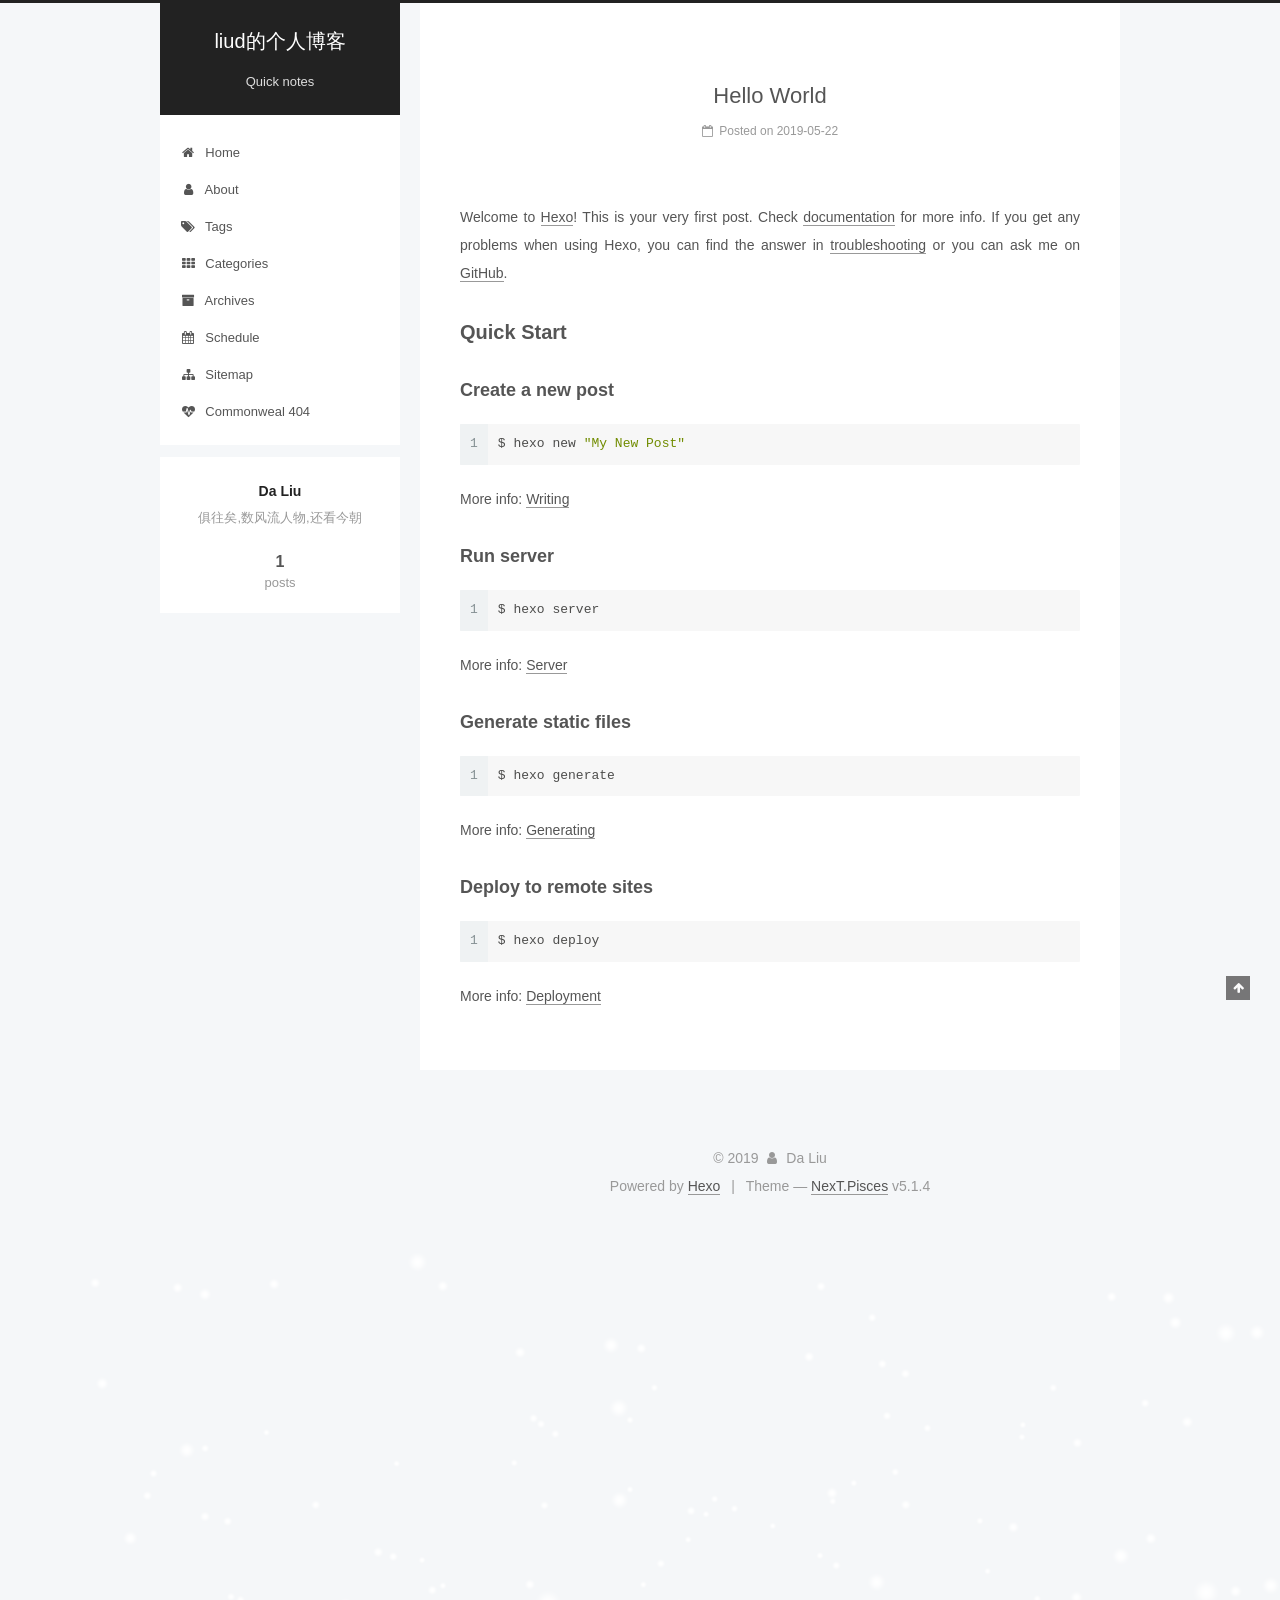
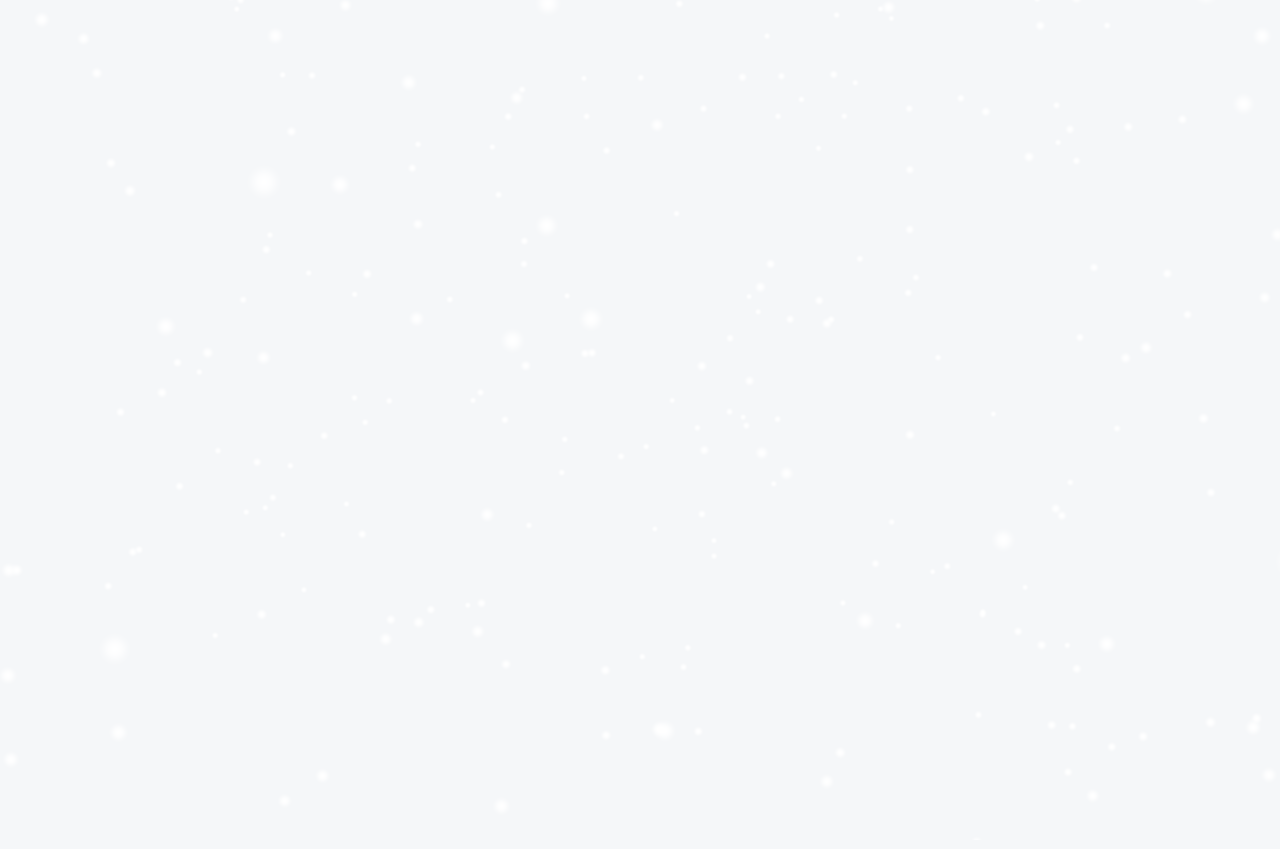
==== commit bc87f1cb: "Site updated: 2019-05-23 19:02:35" ====
--- a/index.html
+++ b/index.html
@@ -1,687 +1,415 @@
 <!DOCTYPE html>
 
-
-
-  
-
-
 <html class="theme-next pisces use-motion" lang="zh-CN">
-<head><meta name="generator" content="Hexo 3.8.0">
-  <meta charset="UTF-8">
-<meta http-equiv="X-UA-Compatible" content="IE=edge">
-<meta name="viewport" content="width=device-width, initial-scale=1, maximum-scale=1">
-<meta name="theme-color" content="#222">
-
-
-
-
-
-
-
-
-
-<meta http-equiv="Cache-Control" content="no-transform">
-<meta http-equiv="Cache-Control" content="no-siteapp">
-
-
-
-
-
-
-
-
-
-
-
-
-
-
-
-
-  
-  
-  <link href="/lib/fancybox/source/jquery.fancybox.css?v=2.1.5" rel="stylesheet" type="text/css">
-
-
-
-
-
-
-
-<link href="/lib/font-awesome/css/font-awesome.min.css?v=4.6.2" rel="stylesheet" type="text/css">
-
-<link href="/css/main.css?v=5.1.4" rel="stylesheet" type="text/css">
-
-
-  <link rel="apple-touch-icon" sizes="180x180" href="/images/apple-touch-icon-next.png?v=5.1.4">
-
-
-  <link rel="icon" type="image/png" sizes="32x32" href="/images/favicon-32x32-next.png?v=5.1.4">
-
-
-  <link rel="icon" type="image/png" sizes="16x16" href="/images/favicon-16x16-next.png?v=5.1.4">
-
-
-  <link rel="mask-icon" href="/images/logo.svg?v=5.1.4" color="#222">
-
-
-
-
-
-  <meta name="keywords" content="Hexo, NexT">
-
-
-
-
-
-
-
-
-
-
-<meta name="description" content="俱往矣,数风流人物,还看今朝">
-<meta name="keywords" content="many">
-<meta property="og:type" content="website">
-<meta property="og:title" content="liud的个人博客">
-<meta property="og:url" content="http://yoursite.com/index.html">
-<meta property="og:site_name" content="liud的个人博客">
-<meta property="og:description" content="俱往矣,数风流人物,还看今朝">
-<meta property="og:locale" content="zh-CN">
-<meta name="twitter:card" content="summary">
-<meta name="twitter:title" content="liud的个人博客">
-<meta name="twitter:description" content="俱往矣,数风流人物,还看今朝">
-
-
-
-<script type="text/javascript" id="hexo.configurations">
-  var NexT = window.NexT || {};
-  var CONFIG = {
-    root: '/',
-    scheme: 'Pisces',
-    version: '5.1.4',
-    sidebar: {"position":"left","display":"post","offset":12,"b2t":false,"scrollpercent":false,"onmobile":false},
-    fancybox: true,
-    tabs: true,
-    motion: {"enable":true,"async":false,"transition":{"post_block":"fadeIn","post_header":"slideDownIn","post_body":"slideDownIn","coll_header":"slideLeftIn","sidebar":"slideUpIn"}},
-    duoshuo: {
-      userId: '0',
-      author: 'liud'
-    },
-    algolia: {
-      applicationID: '',
-      apiKey: '',
-      indexName: '',
-      hits: {"per_page":10},
-      labels: {"input_placeholder":"Search for Posts","hits_empty":"We didn't find any results for the search: ${query}","hits_stats":"${hits} results found in ${time} ms"}
-    }
-  };
-</script>
-
-
-
-  <link rel="canonical" href="http://yoursite.com/">
-
-
-
-
-
-  <title>liud的个人博客</title>
-  
-
-
-
-
-
-
-
-
-</head>
-
-<body itemscope itemtype="http://schema.org/WebPage" lang="zh-CN">
-
-  
-  
-    
-  
-
-  <div class="container sidebar-position-left 
-  page-home">
-    <div class="headband"></div>
-
-    <header id="header" class="header" itemscope itemtype="http://schema.org/WPHeader">
-      <div class="header-inner"><div class="site-brand-wrapper">
-  <div class="site-meta ">
-    
-
-    <div class="custom-logo-site-title">
-      <a href="/" class="brand" rel="start">
-        <span class="logo-line-before"><i></i></span>
-        <span class="site-title">liud的个人博客</span>
-        <span class="logo-line-after"><i></i></span>
-      </a>
-    </div>
-      
-        <p class="site-subtitle">Quick notes</p>
-      
-  </div>
-
-  <div class="site-nav-toggle">
-    <button>
+
+	<head>
+		<meta name="generator" content="Hexo 3.8.0">
+		<meta charset="UTF-8">
+		<meta http-equiv="X-UA-Compatible" content="IE=edge">
+		<meta name="viewport" content="width=device-width, initial-scale=1, maximum-scale=1">
+		<meta name="theme-color" content="#222">
+
+		<meta http-equiv="Cache-Control" content="no-transform">
+		<meta http-equiv="Cache-Control" content="no-siteapp">
+
+		<link href="/lib/fancybox/source/jquery.fancybox.css?v=2.1.5" rel="stylesheet" type="text/css">
+
+		<link href="/lib/font-awesome/css/font-awesome.min.css?v=4.6.2" rel="stylesheet" type="text/css">
+
+		<link href="/css/main.css?v=5.1.4" rel="stylesheet" type="text/css">
+
+		<link rel="apple-touch-icon" sizes="180x180" href="/images/apple-touch-icon-next.png?v=5.1.4">
+
+		<link rel="icon" type="image/png" sizes="32x32" href="/images/favicon-32x32-next.png?v=5.1.4">
+
+		<link rel="icon" type="image/png" sizes="16x16" href="/images/favicon-16x16-next.png?v=5.1.4">
+
+		<link rel="mask-icon" href="/images/logo.svg?v=5.1.4" color="#222">
+
+		<meta name="keywords" content="Hexo, NexT">
+
+		<meta name="description" content="俱往矣,数风流人物,还看今朝">
+		<meta name="keywords" content="many">
+		<meta property="og:type" content="website">
+		<meta property="og:title" content="liud的个人博客">
+		<meta property="og:url" content="http://yoursite.com/index.html">
+		<meta property="og:site_name" content="liud的个人博客">
+		<meta property="og:description" content="俱往矣,数风流人物,还看今朝">
+		<meta property="og:locale" content="zh-CN">
+		<meta name="twitter:card" content="summary">
+		<meta name="twitter:title" content="liud的个人博客">
+		<meta name="twitter:description" content="俱往矣,数风流人物,还看今朝">
+
+		<script type="text/javascript" id="hexo.configurations">
+			var NexT = window.NexT || {};
+			var CONFIG = {
+				root: '/',
+				scheme: 'Pisces',
+				version: '5.1.4',
+				sidebar: {
+					"position": "left",
+					"display": "post",
+					"offset": 12,
+					"b2t": false,
+					"scrollpercent": false,
+					"onmobile": false
+				},
+				fancybox: true,
+				tabs: true,
+				motion: {
+					"enable": true,
+					"async": false,
+					"transition": {
+						"post_block": "fadeIn",
+						"post_header": "slideDownIn",
+						"post_body": "slideDownIn",
+						"coll_header": "slideLeftIn",
+						"sidebar": "slideUpIn"
+					}
+				},
+				duoshuo: {
+					userId: '0',
+					author: 'liud'
+				},
+				algolia: {
+					applicationID: '',
+					apiKey: '',
+					indexName: '',
+					hits: {
+						"per_page": 10
+					},
+					labels: {
+						"input_placeholder": "Search for Posts",
+						"hits_empty": "We didn't find any results for the search: ${query}",
+						"hits_stats": "${hits} results found in ${time} ms"
+					}
+				}
+			};
+		</script>
+
+		<link rel="canonical" href="http://yoursite.com/">
+
+		<title>liud的个人博客</title>
+
+	</head>
+
+	<body itemscope itemtype="http://schema.org/WebPage" lang="zh-CN">
+	<div class="snow-container">
+		<div class="container sidebar-position-left page-home">
+			<div class="headband"></div>
+
+			<header id="header" class="header" itemscope itemtype="http://schema.org/WPHeader">
+				<div class="header-inner">
+					<div class="site-brand-wrapper">
+						<div class="site-meta ">
+
+							<div class="custom-logo-site-title">
+								<a href="/" class="brand" rel="start">
+									<span class="logo-line-before"><i></i></span>
+									<span class="site-title">liud的个人博客</span>
+									<span class="logo-line-after"><i></i></span>
+								</a>
+							</div>
+
+							<p class="site-subtitle">Quick notes</p>
+
+						</div>
+
+						<div class="site-nav-toggle">
+							<button>
       <span class="btn-bar"></span>
       <span class="btn-bar"></span>
       <span class="btn-bar"></span>
     </button>
-  </div>
-</div>
-
-<nav class="site-nav">
-  
-
-  
-    <ul id="menu" class="menu">
-      
-        
-        <li class="menu-item menu-item-home">
-          <a href="/" rel="section">
-            
-              <i class="menu-item-icon fa fa-fw fa-home"></i> <br>
-            
-            Home
-          </a>
-        </li>
-      
-        
-        <li class="menu-item menu-item-about">
-          <a href="/about/" rel="section">
-            
-              <i class="menu-item-icon fa fa-fw fa-user"></i> <br>
-            
-            About
-          </a>
-        </li>
-      
-        
-        <li class="menu-item menu-item-tags">
-          <a href="/tags/" rel="section">
-            
-              <i class="menu-item-icon fa fa-fw fa-tags"></i> <br>
-            
-            Tags
-          </a>
-        </li>
-      
-        
-        <li class="menu-item menu-item-categories">
-          <a href="/categories/" rel="section">
-            
-              <i class="menu-item-icon fa fa-fw fa-th"></i> <br>
-            
-            Categories
-          </a>
-        </li>
-      
-        
-        <li class="menu-item menu-item-archives">
-          <a href="/archives/" rel="section">
-            
-              <i class="menu-item-icon fa fa-fw fa-archive"></i> <br>
-            
-            Archives
-          </a>
-        </li>
-      
-        
-        <li class="menu-item menu-item-schedule">
-          <a href="/schedule/" rel="section">
-            
-              <i class="menu-item-icon fa fa-fw fa-calendar"></i> <br>
-            
-            Schedule
-          </a>
-        </li>
-      
-        
-        <li class="menu-item menu-item-sitemap">
-          <a href="/sitemap.xml" rel="section">
-            
-              <i class="menu-item-icon fa fa-fw fa-sitemap"></i> <br>
-            
-            Sitemap
-          </a>
-        </li>
-      
-        
-        <li class="menu-item menu-item-commonweal">
-          <a href="/404/" rel="section">
-            
-              <i class="menu-item-icon fa fa-fw fa-heartbeat"></i> <br>
-            
-            Commonweal 404
-          </a>
-        </li>
-      
-
-      
-    </ul>
-  
-
-  
-</nav>
-
-
-
- </div>
-    </header>
-
-    <main id="main" class="main">
-      <div class="main-inner">
-        <div class="content-wrap">
-          <div id="content" class="content">
-            
-  <section id="posts" class="posts-expand">
-    
-      
-
-  
-
-  
-  
-  
-
-  <article class="post post-type-normal" itemscope itemtype="http://schema.org/Article">
-  
-  
-  
-  <div class="post-block">
-    <link itemprop="mainEntityOfPage" href="http://yoursite.com/2019/05/22/hello-world/">
-
-    <span hidden itemprop="author" itemscope itemtype="http://schema.org/Person">
+						</div>
+					</div>
+
+					<nav class="site-nav">
+
+						<ul id="menu" class="menu">
+
+							<li class="menu-item menu-item-home">
+								<a href="/" rel="section">
+
+									<i class="menu-item-icon fa fa-fw fa-home"></i> <br> Home
+								</a>
+							</li>
+
+							<li class="menu-item menu-item-about">
+								<a href="/about/" rel="section">
+
+									<i class="menu-item-icon fa fa-fw fa-user"></i> <br> About
+								</a>
+							</li>
+
+							<li class="menu-item menu-item-tags">
+								<a href="/tags/" rel="section">
+
+									<i class="menu-item-icon fa fa-fw fa-tags"></i> <br> Tags
+								</a>
+							</li>
+
+							<li class="menu-item menu-item-categories">
+								<a href="/categories/" rel="section">
+
+									<i class="menu-item-icon fa fa-fw fa-th"></i> <br> Categories
+								</a>
+							</li>
+
+							<li class="menu-item menu-item-archives">
+								<a href="/archives/" rel="section">
+
+									<i class="menu-item-icon fa fa-fw fa-archive"></i> <br> Archives
+								</a>
+							</li>
+
+							<li class="menu-item menu-item-schedule">
+								<a href="/schedule/" rel="section">
+
+									<i class="menu-item-icon fa fa-fw fa-calendar"></i> <br> Schedule
+								</a>
+							</li>
+
+							<li class="menu-item menu-item-sitemap">
+								<a href="/sitemap.xml" rel="section">
+
+									<i class="menu-item-icon fa fa-fw fa-sitemap"></i> <br> Sitemap
+								</a>
+							</li>
+
+							<li class="menu-item menu-item-commonweal">
+								<a href="/404/" rel="section">
+
+									<i class="menu-item-icon fa fa-fw fa-heartbeat"></i> <br> Commonweal 404
+								</a>
+							</li>
+
+						</ul>
+
+					</nav>
+
+				</div>
+			</header>
+
+			<main id="main" class="main">
+				<div class="main-inner">
+					<div class="content-wrap">
+						<div id="content" class="content">
+
+							<section id="posts" class="posts-expand">
+
+								<article class="post post-type-normal" itemscope itemtype="http://schema.org/Article">
+
+									<div class="post-block">
+										<link itemprop="mainEntityOfPage" href="http://yoursite.com/2019/05/22/hello-world/">
+
+										<span hidden itemprop="author" itemscope itemtype="http://schema.org/Person">
       <meta itemprop="name" content="Da Liu">
       <meta itemprop="description" content>
       <meta itemprop="image" content="/images/avatar.gif">
     </span>
 
-    <span hidden itemprop="publisher" itemscope itemtype="http://schema.org/Organization">
+										<span hidden itemprop="publisher" itemscope itemtype="http://schema.org/Organization">
       <meta itemprop="name" content="liud的个人博客">
     </span>
 
-    
-      <header class="post-header">
-
-        
-        
-          <h1 class="post-title" itemprop="name headline">
+										<header class="post-header">
+
+											<h1 class="post-title" itemprop="name headline">
                 
                 <a class="post-title-link" href="/2019/05/22/hello-world/" itemprop="url">Hello World</a></h1>
-        
-
-        <div class="post-meta">
-          <span class="post-time">
+
+											<div class="post-meta">
+												<span class="post-time">
             
               <span class="post-meta-item-icon">
                 <i class="fa fa-calendar-o"></i>
               </span>
-              
-                <span class="post-meta-item-text">Posted on</span>
-              
-              <time title="Post created" itemprop="dateCreated datePublished" datetime="2019-05-22T16:18:44+08:00">
+
+												<span class="post-meta-item-text">Posted on</span>
+
+												<time title="Post created" itemprop="dateCreated datePublished" datetime="2019-05-22T16:18:44+08:00">
                 2019-05-22
               </time>
-            
-
-            
-
-            
-          </span>
-
-          
-
-          
-            
-          
-
-          
-          
-
-          
-
-          
-
-          
-
-        </div>
-      </header>
-    
-
-    
-    
-    
-    <div class="post-body" itemprop="articleBody">
-
-      
-      
-
-      
-        
-          
-            <p>Welcome to <a href="https://hexo.io/" target="_blank" rel="noopener">Hexo</a>! This is your very first post. Check <a href="https://hexo.io/docs/" target="_blank" rel="noopener">documentation</a> for more info. If you get any problems when using Hexo, you can find the answer in <a href="https://hexo.io/docs/troubleshooting.html" target="_blank" rel="noopener">troubleshooting</a> or you can ask me on <a href="https://github.com/hexojs/hexo/issues" target="_blank" rel="noopener">GitHub</a>.</p>
-<h2 id="Quick-Start"><a href="#Quick-Start" class="headerlink" title="Quick Start"></a>Quick Start</h2><h3 id="Create-a-new-post"><a href="#Create-a-new-post" class="headerlink" title="Create a new post"></a>Create a new post</h3><figure class="highlight bash"><table><tr><td class="gutter"><pre><span class="line">1</span><br></pre></td><td class="code"><pre><span class="line">$ hexo new <span class="string">"My New Post"</span></span><br></pre></td></tr></table></figure>
-<p>More info: <a href="https://hexo.io/docs/writing.html" target="_blank" rel="noopener">Writing</a></p>
-<h3 id="Run-server"><a href="#Run-server" class="headerlink" title="Run server"></a>Run server</h3><figure class="highlight bash"><table><tr><td class="gutter"><pre><span class="line">1</span><br></pre></td><td class="code"><pre><span class="line">$ hexo server</span><br></pre></td></tr></table></figure>
-<p>More info: <a href="https://hexo.io/docs/server.html" target="_blank" rel="noopener">Server</a></p>
-<h3 id="Generate-static-files"><a href="#Generate-static-files" class="headerlink" title="Generate static files"></a>Generate static files</h3><figure class="highlight bash"><table><tr><td class="gutter"><pre><span class="line">1</span><br></pre></td><td class="code"><pre><span class="line">$ hexo generate</span><br></pre></td></tr></table></figure>
-<p>More info: <a href="https://hexo.io/docs/generating.html" target="_blank" rel="noopener">Generating</a></p>
-<h3 id="Deploy-to-remote-sites"><a href="#Deploy-to-remote-sites" class="headerlink" title="Deploy to remote sites"></a>Deploy to remote sites</h3><figure class="highlight bash"><table><tr><td class="gutter"><pre><span class="line">1</span><br></pre></td><td class="code"><pre><span class="line">$ hexo deploy</span><br></pre></td></tr></table></figure>
-<p>More info: <a href="https://hexo.io/docs/deployment.html" target="_blank" rel="noopener">Deployment</a></p>
-
-          
-        
-      
-    </div>
-    
-    
-    
-
-    
-
-    
-
-    
-
-    <footer class="post-footer">
-      
-
-      
-
-      
-
-      
-      
-        <div class="post-eof"></div>
-      
-    </footer>
-  </div>
-  
-  
-  
-  </article>
-
-
-    
-  </section>
-
-  
-
-
-          </div>
-          
-
-
-          
-
-        </div>
-        
-          
-  
-  <div class="sidebar-toggle">
-    <div class="sidebar-toggle-line-wrap">
-      <span class="sidebar-toggle-line sidebar-toggle-line-first"></span>
-      <span class="sidebar-toggle-line sidebar-toggle-line-middle"></span>
-      <span class="sidebar-toggle-line sidebar-toggle-line-last"></span>
-    </div>
-  </div>
-
-  <aside id="sidebar" class="sidebar">
-    
-    <div class="sidebar-inner">
-
-      
-
-      
-
-      <section class="site-overview-wrap sidebar-panel sidebar-panel-active">
-        <div class="site-overview">
-          <div class="site-author motion-element" itemprop="author" itemscope itemtype="http://schema.org/Person">
-            
-              <p class="site-author-name" itemprop="name">Da Liu</p>
-              <p class="site-description motion-element" itemprop="description">俱往矣,数风流人物,还看今朝</p>
-          </div>
-
-          <nav class="site-state motion-element">
-
-            
-              <div class="site-state-item site-state-posts">
-              
-                <a href="/archives/">
-              
-                  <span class="site-state-item-count">1</span>
-                  <span class="site-state-item-name">posts</span>
-                </a>
-              </div>
-            
-
-            
-
-            
-
-          </nav>
-
-          
-
-          
-
-          
-          
-
-          
-          
-
-          
-
-        </div>
-      </section>
-
-      
-
-      
-
-    </div>
-  </aside>
-
-
-        
-      </div>
-    </main>
-
-    <footer id="footer" class="footer">
-      <div class="footer-inner">
-        <div class="copyright">&copy; <span itemprop="copyrightYear">2019</span>
-  <span class="with-love">
+
+												</span>
+
+											</div>
+										</header>
+
+										<div class="post-body" itemprop="articleBody">
+
+											<p>Welcome to
+												<a href="https://hexo.io/" target="_blank" rel="noopener">Hexo</a>! This is your very first post. Check
+												<a href="https://hexo.io/docs/" target="_blank" rel="noopener">documentation</a> for more info. If you get any problems when using Hexo, you can find the answer in
+												<a href="https://hexo.io/docs/troubleshooting.html" target="_blank" rel="noopener">troubleshooting</a> or you can ask me on
+												<a href="https://github.com/hexojs/hexo/issues" target="_blank" rel="noopener">GitHub</a>.</p>
+											<h2 id="Quick-Start"><a href="#Quick-Start" class="headerlink" title="Quick Start"></a>Quick Start</h2>
+											<h3 id="Create-a-new-post"><a href="#Create-a-new-post" class="headerlink" title="Create a new post"></a>Create a new post</h3>
+											<figure class="highlight bash">
+												<table>
+													<tr>
+														<td class="gutter"><pre><span class="line">1</span><br></pre></td>
+														<td class="code"><pre><span class="line">$ hexo new <span class="string">"My New Post"</span></span><br></pre></td>
+													</tr>
+												</table>
+											</figure>
+											<p>More info:
+												<a href="https://hexo.io/docs/writing.html" target="_blank" rel="noopener">Writing</a>
+											</p>
+											<h3 id="Run-server"><a href="#Run-server" class="headerlink" title="Run server"></a>Run server</h3>
+											<figure class="highlight bash">
+												<table>
+													<tr>
+														<td class="gutter"><pre><span class="line">1</span><br></pre></td>
+														<td class="code"><pre><span class="line">$ hexo server</span><br></pre></td>
+													</tr>
+												</table>
+											</figure>
+											<p>More info:
+												<a href="https://hexo.io/docs/server.html" target="_blank" rel="noopener">Server</a>
+											</p>
+											<h3 id="Generate-static-files"><a href="#Generate-static-files" class="headerlink" title="Generate static files"></a>Generate static files</h3>
+											<figure class="highlight bash">
+												<table>
+													<tr>
+														<td class="gutter"><pre><span class="line">1</span><br></pre></td>
+														<td class="code"><pre><span class="line">$ hexo generate</span><br></pre></td>
+													</tr>
+												</table>
+											</figure>
+											<p>More info:
+												<a href="https://hexo.io/docs/generating.html" target="_blank" rel="noopener">Generating</a>
+											</p>
+											<h3 id="Deploy-to-remote-sites"><a href="#Deploy-to-remote-sites" class="headerlink" title="Deploy to remote sites"></a>Deploy to remote sites</h3>
+											<figure class="highlight bash">
+												<table>
+													<tr>
+														<td class="gutter"><pre><span class="line">1</span><br></pre></td>
+														<td class="code"><pre><span class="line">$ hexo deploy</span><br></pre></td>
+													</tr>
+												</table>
+											</figure>
+											<p>More info:
+												<a href="https://hexo.io/docs/deployment.html" target="_blank" rel="noopener">Deployment</a>
+											</p>
+
+										</div>
+
+										<footer class="post-footer">
+
+											<div class="post-eof"></div>
+
+										</footer>
+									</div>
+
+								</article>
+
+							</section>
+
+						</div>
+
+					</div>
+
+					<div class="sidebar-toggle">
+						<div class="sidebar-toggle-line-wrap">
+							<span class="sidebar-toggle-line sidebar-toggle-line-first"></span>
+							<span class="sidebar-toggle-line sidebar-toggle-line-middle"></span>
+							<span class="sidebar-toggle-line sidebar-toggle-line-last"></span>
+						</div>
+					</div>
+
+					<aside id="sidebar" class="sidebar">
+
+						<div class="sidebar-inner">
+
+							<section class="site-overview-wrap sidebar-panel sidebar-panel-active">
+								<div class="site-overview">
+									<div class="site-author motion-element" itemprop="author" itemscope itemtype="http://schema.org/Person">
+
+										<p class="site-author-name" itemprop="name">Da Liu</p>
+										<p class="site-description motion-element" itemprop="description">俱往矣,数风流人物,还看今朝</p>
+									</div>
+
+									<nav class="site-state motion-element">
+
+										<div class="site-state-item site-state-posts">
+
+											<a href="/archives/">
+
+												<span class="site-state-item-count">1</span>
+												<span class="site-state-item-name">posts</span>
+											</a>
+										</div>
+
+									</nav>
+
+								</div>
+							</section>
+
+						</div>
+					</aside>
+
+				</div>
+			</main>
+
+			<footer id="footer" class="footer">
+				<div class="footer-inner">
+					<div class="copyright">&copy; <span itemprop="copyrightYear">2019</span>
+						<span class="with-love">
     <i class="fa fa-user"></i>
   </span>
-  <span class="author" itemprop="copyrightHolder">Da Liu</span>
-
-  
-</div>
-
-
-  <div class="powered-by">Powered by <a class="theme-link" target="_blank" href="https://hexo.io">Hexo</a></div>
-
-
-
-  <span class="post-meta-divider">|</span>
-
-
-
-  <div class="theme-info">Theme &mdash; <a class="theme-link" target="_blank" href="https://github.com/iissnan/hexo-theme-next">NexT.Pisces</a> v5.1.4</div>
-
-
-
-
-        
-
-
-
-
-
-
-
-        
-      </div>
-    </footer>
-
-    
-      <div class="back-to-top">
-        <i class="fa fa-arrow-up"></i>
-        
-      </div>
-    
-
-    
-
-  </div>
-
-  
-
-<script type="text/javascript">
-  if (Object.prototype.toString.call(window.Promise) !== '[object Function]') {
-    window.Promise = null;
-  }
-</script>
-
-
-
-
-
-
-
-
-
-  
-
-
-
-
-
-
-
-
-
-
-
-
-  
-  
-    <script type="text/javascript" src="/lib/jquery/index.js?v=2.1.3"></script>
-  
-
-  
-  
-    <script type="text/javascript" src="/lib/fastclick/lib/fastclick.min.js?v=1.0.6"></script>
-  
-
-  
-  
-    <script type="text/javascript" src="/lib/jquery_lazyload/jquery.lazyload.js?v=1.9.7"></script>
-  
-
-  
-  
-    <script type="text/javascript" src="/lib/velocity/velocity.min.js?v=1.2.1"></script>
-  
-
-  
-  
-    <script type="text/javascript" src="/lib/velocity/velocity.ui.min.js?v=1.2.1"></script>
-  
-
-  
-  
-    <script type="text/javascript" src="/lib/fancybox/source/jquery.fancybox.pack.js?v=2.1.5"></script>
-  
-
-
-  
-
-
-  <script type="text/javascript" src="/js/src/utils.js?v=5.1.4"></script>
-
-  <script type="text/javascript" src="/js/src/motion.js?v=5.1.4"></script>
-
-
-
-  
-  
-
-
-  <script type="text/javascript" src="/js/src/affix.js?v=5.1.4"></script>
-
-  <script type="text/javascript" src="/js/src/schemes/pisces.js?v=5.1.4"></script>
-
-
-
-  
-
-  
-
-
-  <script type="text/javascript" src="/js/src/bootstrap.js?v=5.1.4"></script>
-
-
-
-  
-
-
-  
-
-
-
-
-	
-
-
-
-
-
-  
-
-
-
-
-
-  
-
-
-
-
-
-
-
-
-
-
-
-
-  
-
-
-
-
-
-  
-
-  
-
-  
-
-  
-  
-
-  
-
-  
-
-  
-
-</body>
-</html>
+						<span class="author" itemprop="copyrightHolder">Da Liu</span>
+
+					</div>
+
+					<div class="powered-by">Powered by
+						<a class="theme-link" target="_blank" href="https://hexo.io">Hexo</a>
+					</div>
+
+					<span class="post-meta-divider">|</span>
+
+					<div class="theme-info">Theme &mdash;
+						<a class="theme-link" target="_blank" href="https://github.com/iissnan/hexo-theme-next">NexT.Pisces</a> v5.1.4</div>
+
+				</div>
+			</footer>
+
+			<div class="back-to-top">
+				<i class="fa fa-arrow-up"></i>
+
+			</div>
+
+		</div>
+
+		<script type="text/javascript">
+			if(Object.prototype.toString.call(window.Promise) !== '[object Function]') {
+				window.Promise = null;
+			}
+		</script>
+
+		<script type="text/javascript" src="/lib/jquery/index.js?v=2.1.3"></script>
+
+		<script type="text/javascript" src="/lib/fastclick/lib/fastclick.min.js?v=1.0.6"></script>
+
+		<script type="text/javascript" src="/lib/jquery_lazyload/jquery.lazyload.js?v=1.9.7"></script>
+
+		<script type="text/javascript" src="/lib/velocity/velocity.min.js?v=1.2.1"></script>
+
+		<script type="text/javascript" src="/lib/velocity/velocity.ui.min.js?v=1.2.1"></script>
+
+		<script type="text/javascript" src="/lib/fancybox/source/jquery.fancybox.pack.js?v=2.1.5"></script>
+
+		<script type="text/javascript" src="/js/src/utils.js?v=5.1.4"></script>
+
+		<script type="text/javascript" src="/js/src/motion.js?v=5.1.4"></script>
+
+		<script type="text/javascript" src="/js/src/affix.js?v=5.1.4"></script>
+
+		<script type="text/javascript" src="/js/src/schemes/pisces.js?v=5.1.4"></script>
+
+		<script type="text/javascript" src="/js/src/bootstrap.js?v=5.1.4"></script>
+
+	</body>
+<script src="welcome/js/snow.js"></script>
+</html>
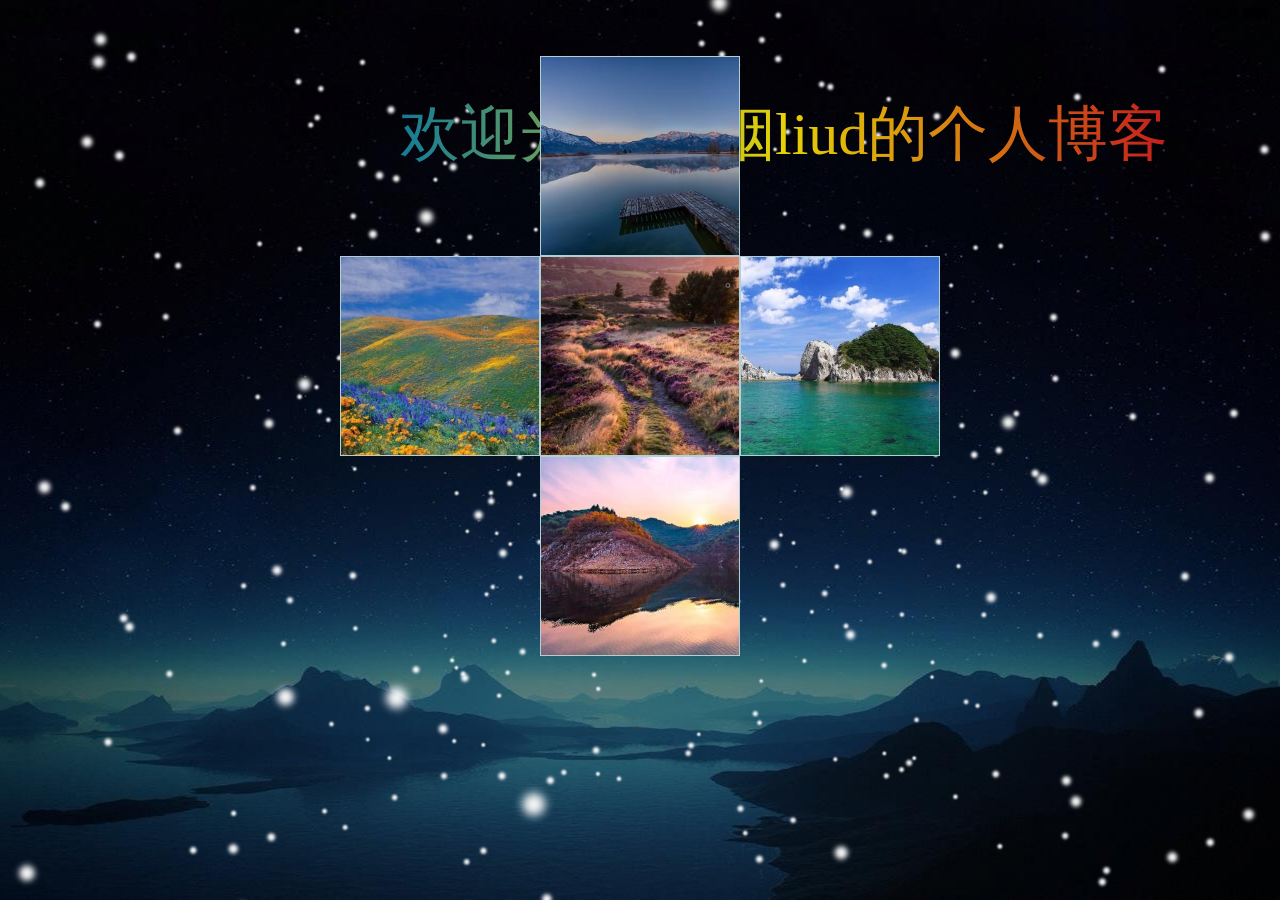
==== commit 510fb66b: "Site updated: 2019-05-23 19:09:54" ====
--- a/index.html
+++ b/index.html
@@ -1,415 +1,60 @@
+
 <!DOCTYPE html>
+<html lang="en">
+<head>
+<meta charset="UTF-8">
+<title>没有表题</title>
 
-<html class="theme-next pisces use-motion" lang="zh-CN">
+<!--下雪动画-->
+<script src="js/jquery.min.js"></script>
+<script src="js/snow.js"></script>
 
-	<head>
-		<meta name="generator" content="Hexo 3.8.0">
-		<meta charset="UTF-8">
-		<meta http-equiv="X-UA-Compatible" content="IE=edge">
-		<meta name="viewport" content="width=device-width, initial-scale=1, maximum-scale=1">
-		<meta name="theme-color" content="#222">
+<link type="text/css" href="css/style.css" rel="stylesheet" />
 
-		<meta http-equiv="Cache-Control" content="no-transform">
-		<meta http-equiv="Cache-Control" content="no-siteapp">
+</head>
+<body>
 
-		<link href="/lib/fancybox/source/jquery.fancybox.css?v=2.1.5" rel="stylesheet" type="text/css">
+<div class="snow-container">
+	<div class="ziti">
+		<span>
+			欢迎光临 黑烟liud的个人博客
+		</span>
+	</div>
+	
+	<div class="dongtai">
+		<ul>
+			<li>
+				<img src="image/001.jpg" alt="">
+			</li>
+			<li>
+				<img src="image/002.jpg" alt="">
+			</li>
+			<li>
+				<img src="image/003.jpg" alt="">
+			</li>
+			<li>
+				<img src="image/004.jpg" alt="">
+			</li>
+			<li>
+				<img src="image/005.jpg" alt="">
+			</li>
+			<li>
+				<img src="image/006.jpg" alt="">
+			</li>
+		</ul>
+	</div>
 
-		<link href="/lib/font-awesome/css/font-awesome.min.css?v=4.6.2" rel="stylesheet" type="text/css">
+</div>
 
-		<link href="/css/main.css?v=5.1.4" rel="stylesheet" type="text/css">
-
-		<link rel="apple-touch-icon" sizes="180x180" href="/images/apple-touch-icon-next.png?v=5.1.4">
-
-		<link rel="icon" type="image/png" sizes="32x32" href="/images/favicon-32x32-next.png?v=5.1.4">
-
-		<link rel="icon" type="image/png" sizes="16x16" href="/images/favicon-16x16-next.png?v=5.1.4">
-
-		<link rel="mask-icon" href="/images/logo.svg?v=5.1.4" color="#222">
-
-		<meta name="keywords" content="Hexo, NexT">
-
-		<meta name="description" content="俱往矣,数风流人物,还看今朝">
-		<meta name="keywords" content="many">
-		<meta property="og:type" content="website">
-		<meta property="og:title" content="liud的个人博客">
-		<meta property="og:url" content="http://yoursite.com/index.html">
-		<meta property="og:site_name" content="liud的个人博客">
-		<meta property="og:description" content="俱往矣,数风流人物,还看今朝">
-		<meta property="og:locale" content="zh-CN">
-		<meta name="twitter:card" content="summary">
-		<meta name="twitter:title" content="liud的个人博客">
-		<meta name="twitter:description" content="俱往矣,数风流人物,还看今朝">
-
-		<script type="text/javascript" id="hexo.configurations">
-			var NexT = window.NexT || {};
-			var CONFIG = {
-				root: '/',
-				scheme: 'Pisces',
-				version: '5.1.4',
-				sidebar: {
-					"position": "left",
-					"display": "post",
-					"offset": 12,
-					"b2t": false,
-					"scrollpercent": false,
-					"onmobile": false
-				},
-				fancybox: true,
-				tabs: true,
-				motion: {
-					"enable": true,
-					"async": false,
-					"transition": {
-						"post_block": "fadeIn",
-						"post_header": "slideDownIn",
-						"post_body": "slideDownIn",
-						"coll_header": "slideLeftIn",
-						"sidebar": "slideUpIn"
-					}
-				},
-				duoshuo: {
-					userId: '0',
-					author: 'liud'
-				},
-				algolia: {
-					applicationID: '',
-					apiKey: '',
-					indexName: '',
-					hits: {
-						"per_page": 10
-					},
-					labels: {
-						"input_placeholder": "Search for Posts",
-						"hits_empty": "We didn't find any results for the search: ${query}",
-						"hits_stats": "${hits} results found in ${time} ms"
-					}
-				}
-			};
-		</script>
-
-		<link rel="canonical" href="http://yoursite.com/">
-
-		<title>liud的个人博客</title>
-
-	</head>
-
-	<body itemscope itemtype="http://schema.org/WebPage" lang="zh-CN">
-	<div class="snow-container">
-		<div class="container sidebar-position-left page-home">
-			<div class="headband"></div>
-
-			<header id="header" class="header" itemscope itemtype="http://schema.org/WPHeader">
-				<div class="header-inner">
-					<div class="site-brand-wrapper">
-						<div class="site-meta ">
-
-							<div class="custom-logo-site-title">
-								<a href="/" class="brand" rel="start">
-									<span class="logo-line-before"><i></i></span>
-									<span class="site-title">liud的个人博客</span>
-									<span class="logo-line-after"><i></i></span>
-								</a>
-							</div>
-
-							<p class="site-subtitle">Quick notes</p>
-
-						</div>
-
-						<div class="site-nav-toggle">
-							<button>
-      <span class="btn-bar"></span>
-      <span class="btn-bar"></span>
-      <span class="btn-bar"></span>
-    </button>
-						</div>
-					</div>
-
-					<nav class="site-nav">
-
-						<ul id="menu" class="menu">
-
-							<li class="menu-item menu-item-home">
-								<a href="/" rel="section">
-
-									<i class="menu-item-icon fa fa-fw fa-home"></i> <br> Home
-								</a>
-							</li>
-
-							<li class="menu-item menu-item-about">
-								<a href="/about/" rel="section">
-
-									<i class="menu-item-icon fa fa-fw fa-user"></i> <br> About
-								</a>
-							</li>
-
-							<li class="menu-item menu-item-tags">
-								<a href="/tags/" rel="section">
-
-									<i class="menu-item-icon fa fa-fw fa-tags"></i> <br> Tags
-								</a>
-							</li>
-
-							<li class="menu-item menu-item-categories">
-								<a href="/categories/" rel="section">
-
-									<i class="menu-item-icon fa fa-fw fa-th"></i> <br> Categories
-								</a>
-							</li>
-
-							<li class="menu-item menu-item-archives">
-								<a href="/archives/" rel="section">
-
-									<i class="menu-item-icon fa fa-fw fa-archive"></i> <br> Archives
-								</a>
-							</li>
-
-							<li class="menu-item menu-item-schedule">
-								<a href="/schedule/" rel="section">
-
-									<i class="menu-item-icon fa fa-fw fa-calendar"></i> <br> Schedule
-								</a>
-							</li>
-
-							<li class="menu-item menu-item-sitemap">
-								<a href="/sitemap.xml" rel="section">
-
-									<i class="menu-item-icon fa fa-fw fa-sitemap"></i> <br> Sitemap
-								</a>
-							</li>
-
-							<li class="menu-item menu-item-commonweal">
-								<a href="/404/" rel="section">
-
-									<i class="menu-item-icon fa fa-fw fa-heartbeat"></i> <br> Commonweal 404
-								</a>
-							</li>
-
-						</ul>
-
-					</nav>
-
-				</div>
-			</header>
-
-			<main id="main" class="main">
-				<div class="main-inner">
-					<div class="content-wrap">
-						<div id="content" class="content">
-
-							<section id="posts" class="posts-expand">
-
-								<article class="post post-type-normal" itemscope itemtype="http://schema.org/Article">
-
-									<div class="post-block">
-										<link itemprop="mainEntityOfPage" href="http://yoursite.com/2019/05/22/hello-world/">
-
-										<span hidden itemprop="author" itemscope itemtype="http://schema.org/Person">
-      <meta itemprop="name" content="Da Liu">
-      <meta itemprop="description" content>
-      <meta itemprop="image" content="/images/avatar.gif">
-    </span>
-
-										<span hidden itemprop="publisher" itemscope itemtype="http://schema.org/Organization">
-      <meta itemprop="name" content="liud的个人博客">
-    </span>
-
-										<header class="post-header">
-
-											<h1 class="post-title" itemprop="name headline">
-                
-                <a class="post-title-link" href="/2019/05/22/hello-world/" itemprop="url">Hello World</a></h1>
-
-											<div class="post-meta">
-												<span class="post-time">
-            
-              <span class="post-meta-item-icon">
-                <i class="fa fa-calendar-o"></i>
-              </span>
-
-												<span class="post-meta-item-text">Posted on</span>
-
-												<time title="Post created" itemprop="dateCreated datePublished" datetime="2019-05-22T16:18:44+08:00">
-                2019-05-22
-              </time>
-
-												</span>
-
-											</div>
-										</header>
-
-										<div class="post-body" itemprop="articleBody">
-
-											<p>Welcome to
-												<a href="https://hexo.io/" target="_blank" rel="noopener">Hexo</a>! This is your very first post. Check
-												<a href="https://hexo.io/docs/" target="_blank" rel="noopener">documentation</a> for more info. If you get any problems when using Hexo, you can find the answer in
-												<a href="https://hexo.io/docs/troubleshooting.html" target="_blank" rel="noopener">troubleshooting</a> or you can ask me on
-												<a href="https://github.com/hexojs/hexo/issues" target="_blank" rel="noopener">GitHub</a>.</p>
-											<h2 id="Quick-Start"><a href="#Quick-Start" class="headerlink" title="Quick Start"></a>Quick Start</h2>
-											<h3 id="Create-a-new-post"><a href="#Create-a-new-post" class="headerlink" title="Create a new post"></a>Create a new post</h3>
-											<figure class="highlight bash">
-												<table>
-													<tr>
-														<td class="gutter"><pre><span class="line">1</span><br></pre></td>
-														<td class="code"><pre><span class="line">$ hexo new <span class="string">"My New Post"</span></span><br></pre></td>
-													</tr>
-												</table>
-											</figure>
-											<p>More info:
-												<a href="https://hexo.io/docs/writing.html" target="_blank" rel="noopener">Writing</a>
-											</p>
-											<h3 id="Run-server"><a href="#Run-server" class="headerlink" title="Run server"></a>Run server</h3>
-											<figure class="highlight bash">
-												<table>
-													<tr>
-														<td class="gutter"><pre><span class="line">1</span><br></pre></td>
-														<td class="code"><pre><span class="line">$ hexo server</span><br></pre></td>
-													</tr>
-												</table>
-											</figure>
-											<p>More info:
-												<a href="https://hexo.io/docs/server.html" target="_blank" rel="noopener">Server</a>
-											</p>
-											<h3 id="Generate-static-files"><a href="#Generate-static-files" class="headerlink" title="Generate static files"></a>Generate static files</h3>
-											<figure class="highlight bash">
-												<table>
-													<tr>
-														<td class="gutter"><pre><span class="line">1</span><br></pre></td>
-														<td class="code"><pre><span class="line">$ hexo generate</span><br></pre></td>
-													</tr>
-												</table>
-											</figure>
-											<p>More info:
-												<a href="https://hexo.io/docs/generating.html" target="_blank" rel="noopener">Generating</a>
-											</p>
-											<h3 id="Deploy-to-remote-sites"><a href="#Deploy-to-remote-sites" class="headerlink" title="Deploy to remote sites"></a>Deploy to remote sites</h3>
-											<figure class="highlight bash">
-												<table>
-													<tr>
-														<td class="gutter"><pre><span class="line">1</span><br></pre></td>
-														<td class="code"><pre><span class="line">$ hexo deploy</span><br></pre></td>
-													</tr>
-												</table>
-											</figure>
-											<p>More info:
-												<a href="https://hexo.io/docs/deployment.html" target="_blank" rel="noopener">Deployment</a>
-											</p>
-
-										</div>
-
-										<footer class="post-footer">
-
-											<div class="post-eof"></div>
-
-										</footer>
-									</div>
-
-								</article>
-
-							</section>
-
-						</div>
-
-					</div>
-
-					<div class="sidebar-toggle">
-						<div class="sidebar-toggle-line-wrap">
-							<span class="sidebar-toggle-line sidebar-toggle-line-first"></span>
-							<span class="sidebar-toggle-line sidebar-toggle-line-middle"></span>
-							<span class="sidebar-toggle-line sidebar-toggle-line-last"></span>
-						</div>
-					</div>
-
-					<aside id="sidebar" class="sidebar">
-
-						<div class="sidebar-inner">
-
-							<section class="site-overview-wrap sidebar-panel sidebar-panel-active">
-								<div class="site-overview">
-									<div class="site-author motion-element" itemprop="author" itemscope itemtype="http://schema.org/Person">
-
-										<p class="site-author-name" itemprop="name">Da Liu</p>
-										<p class="site-description motion-element" itemprop="description">俱往矣,数风流人物,还看今朝</p>
-									</div>
-
-									<nav class="site-state motion-element">
-
-										<div class="site-state-item site-state-posts">
-
-											<a href="/archives/">
-
-												<span class="site-state-item-count">1</span>
-												<span class="site-state-item-name">posts</span>
-											</a>
-										</div>
-
-									</nav>
-
-								</div>
-							</section>
-
-						</div>
-					</aside>
-
-				</div>
-			</main>
-
-			<footer id="footer" class="footer">
-				<div class="footer-inner">
-					<div class="copyright">&copy; <span itemprop="copyrightYear">2019</span>
-						<span class="with-love">
-    <i class="fa fa-user"></i>
-  </span>
-						<span class="author" itemprop="copyrightHolder">Da Liu</span>
-
-					</div>
-
-					<div class="powered-by">Powered by
-						<a class="theme-link" target="_blank" href="https://hexo.io">Hexo</a>
-					</div>
-
-					<span class="post-meta-divider">|</span>
-
-					<div class="theme-info">Theme &mdash;
-						<a class="theme-link" target="_blank" href="https://github.com/iissnan/hexo-theme-next">NexT.Pisces</a> v5.1.4</div>
-
-				</div>
-			</footer>
-
-			<div class="back-to-top">
-				<i class="fa fa-arrow-up"></i>
-
-			</div>
-
-		</div>
-
-		<script type="text/javascript">
-			if(Object.prototype.toString.call(window.Promise) !== '[object Function]') {
-				window.Promise = null;
-			}
-		</script>
-
-		<script type="text/javascript" src="/lib/jquery/index.js?v=2.1.3"></script>
-
-		<script type="text/javascript" src="/lib/fastclick/lib/fastclick.min.js?v=1.0.6"></script>
-
-		<script type="text/javascript" src="/lib/jquery_lazyload/jquery.lazyload.js?v=1.9.7"></script>
-
-		<script type="text/javascript" src="/lib/velocity/velocity.min.js?v=1.2.1"></script>
-
-		<script type="text/javascript" src="/lib/velocity/velocity.ui.min.js?v=1.2.1"></script>
-
-		<script type="text/javascript" src="/lib/fancybox/source/jquery.fancybox.pack.js?v=2.1.5"></script>
-
-		<script type="text/javascript" src="/js/src/utils.js?v=5.1.4"></script>
-
-		<script type="text/javascript" src="/js/src/motion.js?v=5.1.4"></script>
-
-		<script type="text/javascript" src="/js/src/affix.js?v=5.1.4"></script>
-
-		<script type="text/javascript" src="/js/src/schemes/pisces.js?v=5.1.4"></script>
-
-		<script type="text/javascript" src="/js/src/bootstrap.js?v=5.1.4"></script>
-
-	</body>
-<script src="welcome/js/snow.js"></script>
+</body>
+<script>
+	var btn=document.getElementsByTagName('body')[0];
+    btn.onclick=function(){
+          window.location.pathname = '/';
+	}
+    
+    setTimeout(function(){
+    	window.location.pathname = '/';
+    },8000);
+</script>
 </html>
--- a/css/style.css
+++ b/css/style.css
@@ -0,0 +1,243 @@
+@charset "utf-8";
+* {
+	margin: 0;
+	padding: 0;
+}
+
+html, body {
+	width: 100%;
+	height: 100%;
+	background-image: url("../image/timg.jpg");
+	background-repeat: no-repeat;
+	background-size: 100% 100%;
+}
+
+.snow-container {
+	position: fixed;
+	top: 0;
+	left: 0;
+	bottom: 0;
+	right: 0;
+	width: 100%;
+	height: 100%;
+	pointer-events: none;
+}
+
+
+.dongtai{
+	width: 200px;
+	height: 200px;
+	margin-top: 20%;
+	margin-left: calc( 50% - 100px);
+	position: absolute;
+}
+ul,li{
+	margin: 0;
+	padding: 0;
+}
+ul{
+	width: 200px;
+	height: 200px;
+	transform-style: preserve-3d;
+	transform-origin: 100px 100px -100px;
+	/* 设置ul旋转的中心点在正方体中心 */
+	background-color: #fff;
+	list-style: none;
+	position: absolute;
+	animation: ani 10s infinite alternate;
+	transform: rotateX(0deg) rotateY(0deg);
+}
+li{
+	/* 装换为行内元素 */
+	font-size: 60px;
+	text-align: center;
+	display: inline-block;
+	width: 200px;
+	height: 200px;
+	position: absolute;
+	border: 1px solid rgb(175, 209, 211);
+	/* 让浏览器解析盒子的时候 宽认为是border和padding的和 */
+	box-sizing: border-box;
+}
+.dongtai ul li img{
+	height: 100%;
+	width: 100%;
+}
+li:nth-of-type(1){
+	background-size: cover;
+	left: 0;
+	top: 0;
+}
+li:nth-of-type(2){
+	background-size: cover;
+	left: -200px;
+	top: 0;
+	transform-origin: right;
+	animation: boo2 10s infinite alternate;
+}
+li:nth-of-type(3){
+	background-size: cover;
+	left: 0;
+	top:0;
+	animation: boo3 10s infinite alternate;
+}
+li:nth-of-type(4){
+	background-size: cover;
+	left: 200px;
+	top: 0;
+	transform-origin: left;
+	animation: boo4 10s infinite alternate;
+}
+li:nth-of-type(5){
+	background-size: cover;
+	left: 0;
+	top: -200px;
+	transform-origin: bottom;
+	animation: boo5 10s infinite alternate;
+}
+li:nth-of-type(6){
+	background-size: cover;
+	left: 0;
+	top: 200px;
+	transform-origin: top;
+	animation: boo6 10s infinite alternate;
+}
+
+
+@keyframes boo2{
+	0%{
+		transform: rotateY(0deg);
+	}
+	20%{
+		transform: rotateY(-45deg);
+	}
+	30%{
+		transform: rotateY(-90deg);
+	}
+	100%{
+		transform: rotateY(-90deg);
+	}
+}
+@keyframes boo3{
+	0%{
+		transform: translateZ(-10px) rotateY(0deg);
+	}
+	20%{
+		transform: translateZ(-100px) rotateY(-90deg);
+	}
+	30%{
+		transform: translateZ(-200px) rotateY(-180deg);
+	}
+	100%{
+		transform: translateZ(-200px) rotateY(-180deg);
+	}
+}
+@keyframes boo4{
+	0%{
+		transform: rotateY(0deg);
+	}
+	20%{
+		transform: rotateY(45deg);
+	}
+	30%{
+		transform: rotateY(90deg);
+	}
+	100%{
+		transform: rotateY(90deg);
+	}
+}
+@keyframes boo5{
+	0%{
+		transform: rotateX(0deg);
+	}
+	20%{
+		transform: rotateX(45deg);
+	}
+	30%{
+		transform: rotateX(90deg);
+	}
+	100%{
+		transform: rotateX(90deg);
+	}
+}
+@keyframes boo6{
+	0%{
+		transform: rotateX(0deg);
+	}
+	20%{
+		transform: rotateX(-45deg);
+	}
+	30%{
+		transform: rotateX(-90deg);
+	}
+	100%{
+		transform: rotateX(-90deg);
+	}
+}
+
+
+@keyframes ani{
+	0%{
+		transform: rotateX(0deg) rotateY(0deg);
+	}
+	10%{
+		transform: rotateX(0deg) rotateY(0deg);
+	}
+	20%{
+		transform: rotateX(-45deg) rotateY(-45deg);
+	}
+	30%{
+		transform: rotateX(-45deg) rotateY(-135deg);
+	}
+	40%{
+		transform: rotateX(-45deg) rotateY(-215deg);
+	}
+	50%{
+		transform: rotateX(-45deg) rotateY(-305deg);
+	}
+	60%{
+		transform: rotateX(-45deg) rotateY(-395deg);
+	}
+	70%{
+		transform: rotateX(-135deg) rotateY(-395deg);
+	}
+	80%{
+		transform: rotateX(-225deg) rotateY(-395deg);
+	}
+	90%{
+		transform: rotateX(-315deg) rotateY(-395deg);
+	}
+	100%{
+		transform: rotateX(-405deg) rotateY(-395deg);
+	}
+}
+
+.ziti{
+	text-align: center;
+	font-size: 60px;
+	position: absolute;
+	margin-top: 100px;
+	margin-bottom: 100px;
+	margin-left: calc( 50% - 240px);
+}
+
+span {
+	font-family: "微软雅黑";
+	line-height: 50px;
+	 /*关键代码*/
+	background-image: -webkit-linear-gradient(left, #147B96, #E6D205 25%, rgb(196, 30, 30) 50%, rgb(41, 197, 111) 75%, rgb(175, 23, 221));
+	-webkit-text-fill-color: transparent;
+	-webkit-background-clip: text;
+	-webkit-background-size: 200% 100%;
+	-webkit-animation: masked-animation 4s infinite linear;
+}
+
+/*关键代码*/
+@-webkit-keyframes masked-animation {
+	0% {
+		background-position: 0 0;
+	}
+	100% {
+		background-position: -100% 0;
+	}
+}
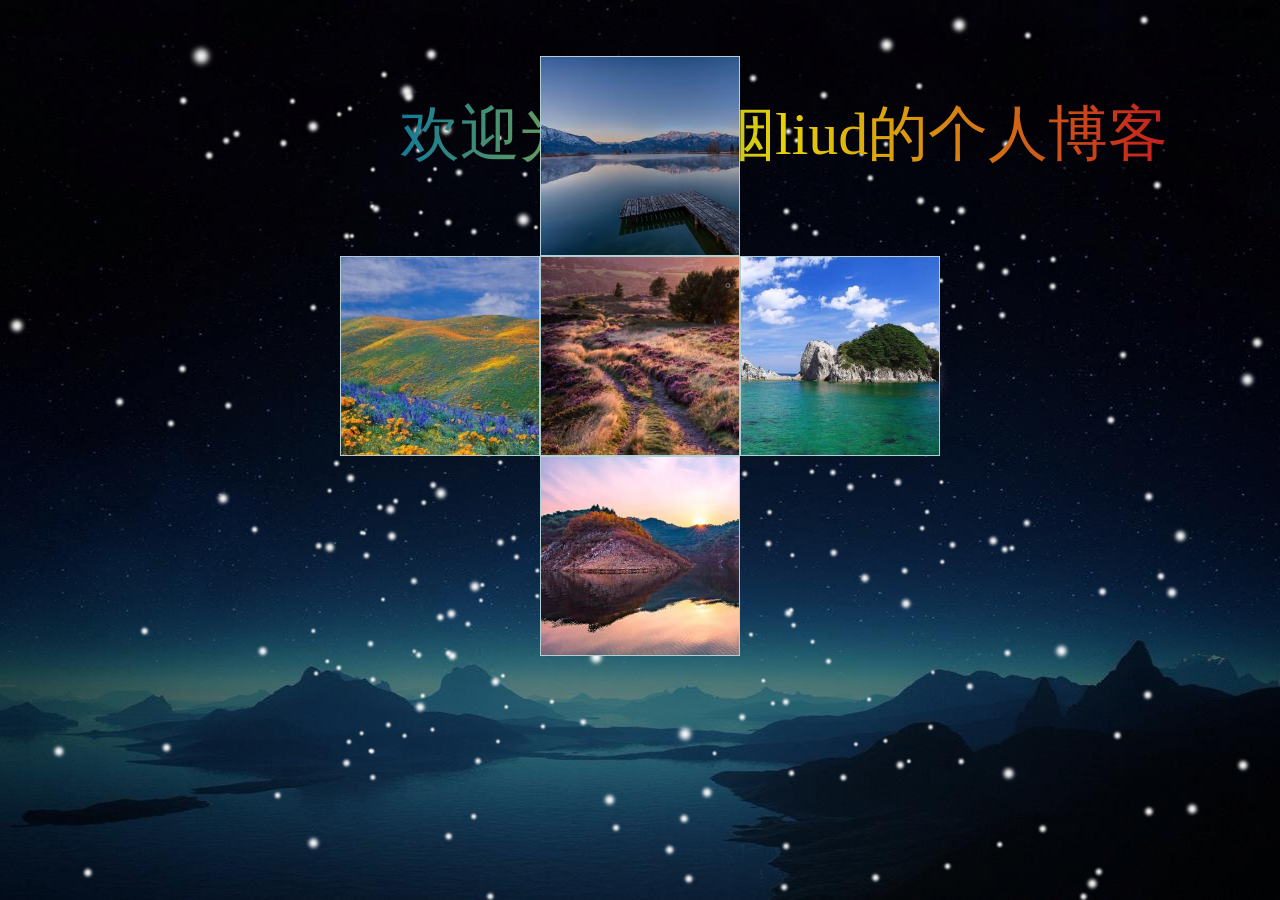
==== commit 37035868: "Site updated: 2019-05-23 19:10:46" ====
--- a/index.html
+++ b/index.html
@@ -50,11 +50,11 @@
 <script>
 	var btn=document.getElementsByTagName('body')[0];
     btn.onclick=function(){
-          window.location.pathname = '/';
+          window.location.pathname = '/myharet/';
 	}
     
     setTimeout(function(){
-    	window.location.pathname = '/';
+    	window.location.pathname = '/myharet/';
     },8000);
 </script>
 </html>
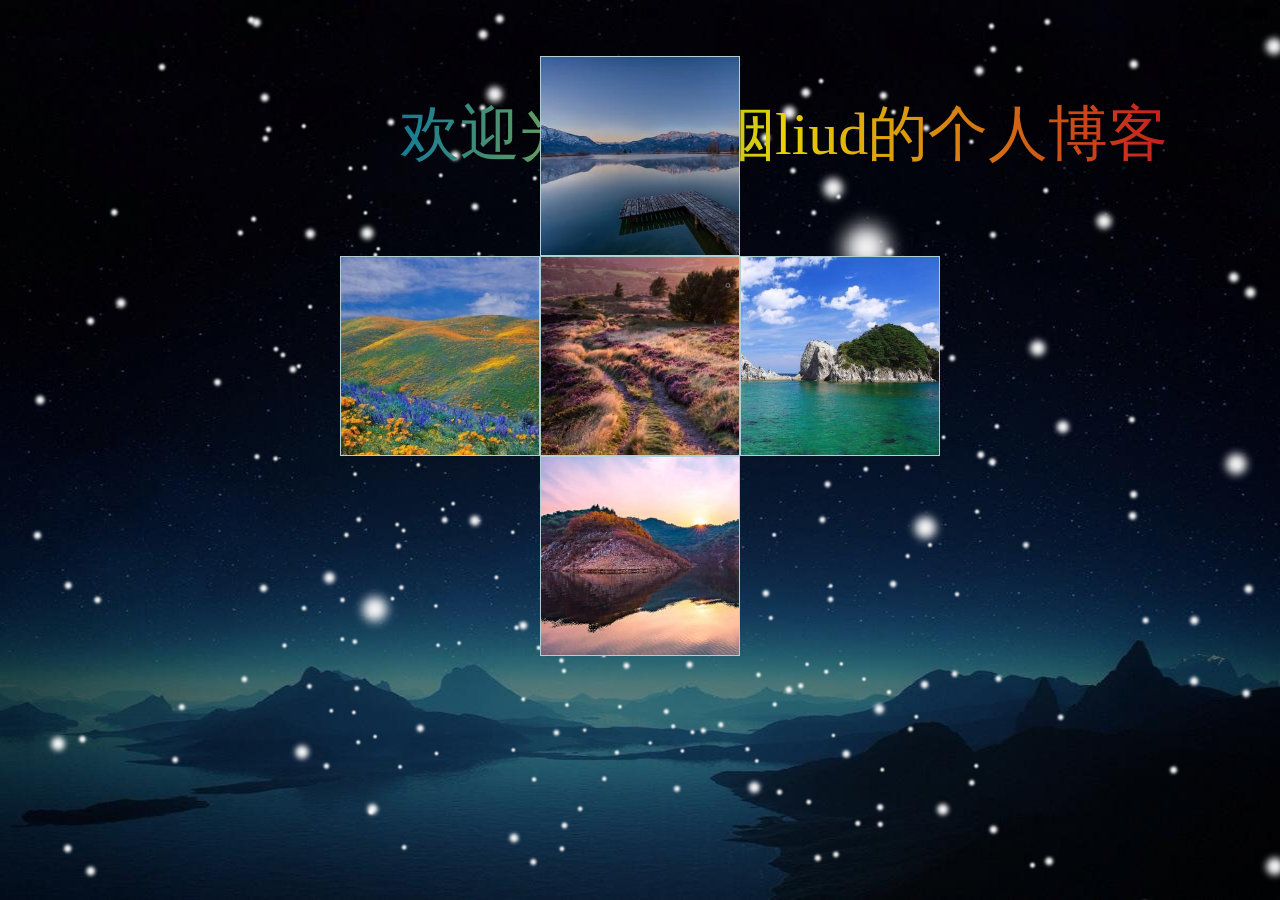
==== commit f0064d5e: "Site updated: 2019-05-23 19:11:14" ====
--- a/index.html
+++ b/index.html
@@ -3,7 +3,7 @@
 <html lang="en">
 <head>
 <meta charset="UTF-8">
-<title>没有表题</title>
+<title>黑烟liud的个人博客</title>
 
 <!--下雪动画-->
 <script src="js/jquery.min.js"></script>
